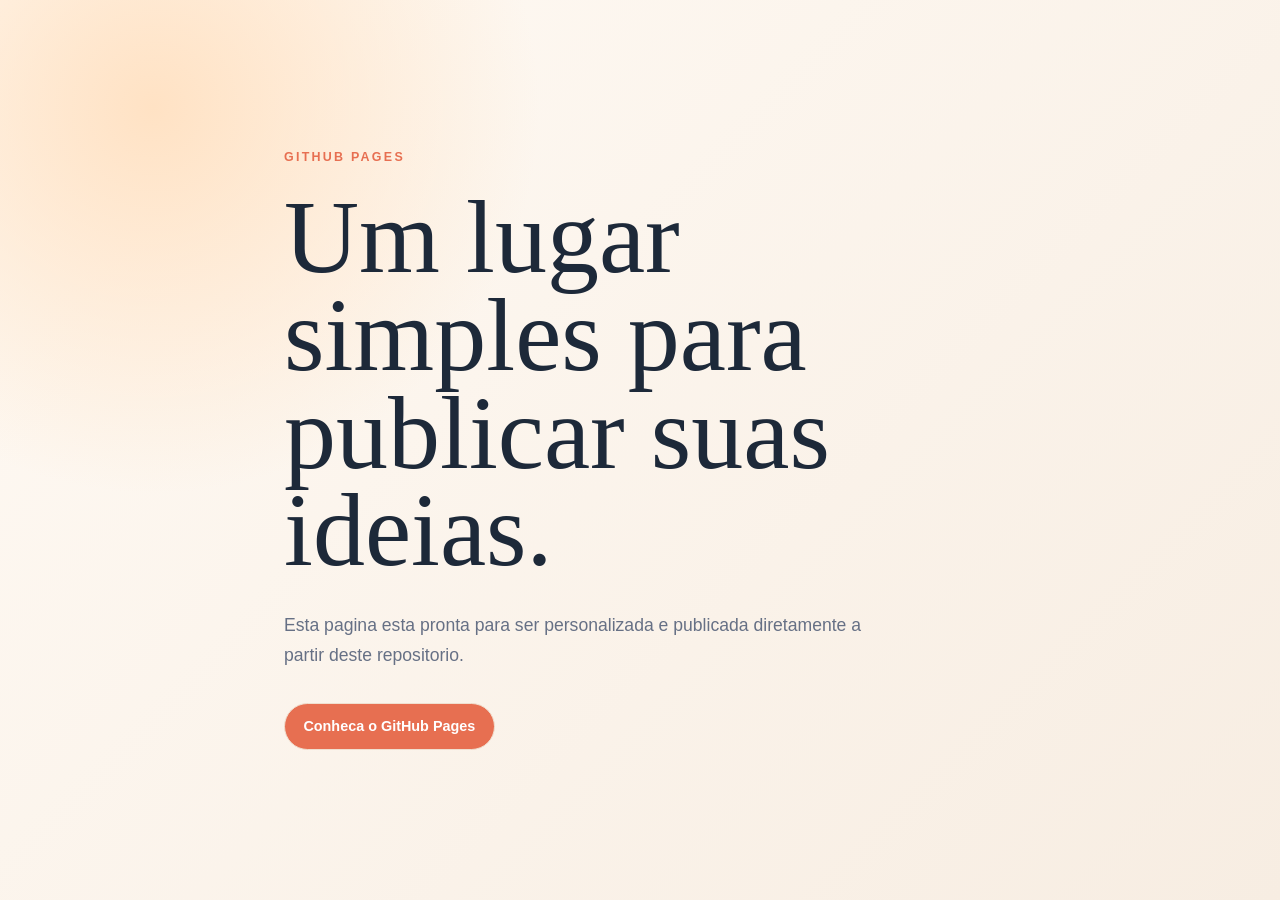
==== index.html @ de70e110 "init" ====
<!doctype html>
<html lang="pt-BR">
  <head>
    <meta charset="utf-8">
    <meta name="viewport" content="width=device-width, initial-scale=1">
    <meta name="description" content="Pagina publicada com GitHub Pages">
    <title>GitHub Pages</title>
    <link rel="stylesheet" href="styles.css">
  </head>
  <body>
    <main class="container">
      <p class="eyebrow">github pages</p>
      <h1>Um lugar simples para publicar suas ideias.</h1>
      <p class="intro">
        Esta pagina esta pronta para ser personalizada e publicada diretamente
        a partir deste repositorio.
      </p>
      <a class="button" href="https://docs.github.com/pt/pages" target="_blank" rel="noreferrer">
        Conheca o GitHub Pages
      </a>
    </main>
  </body>
</html>
---- styles.css ----
:root {
  color-scheme: light;
  --ink: #1d2939;
  --muted: #667085;
  --accent: #e76f51;
  --paper: #fffaf4;
  --line: #f0dfcf;
}

* {
  box-sizing: border-box;
}

body {
  min-height: 100vh;
  margin: 0;
  color: var(--ink);
  background:
    radial-gradient(circle at 12% 12%, #ffe2c4 0, transparent 28%),
    linear-gradient(135deg, var(--paper), #f7ede2);
  font-family: Georgia, "Times New Roman", serif;
}

.container {
  display: grid;
  align-content: center;
  min-height: 100vh;
  max-width: 760px;
  padding: 4rem 1.5rem;
  margin: 0 auto;
}

.eyebrow {
  margin: 0 0 1.5rem;
  color: var(--accent);
  font-family: Arial, sans-serif;
  font-size: 0.78rem;
  font-weight: 700;
  letter-spacing: 0.18em;
  text-transform: uppercase;
}

h1 {
  max-width: 12ch;
  margin: 0;
  font-size: clamp(3.25rem, 9vw, 6.5rem);
  font-weight: 400;
  line-height: 0.94;
}

.intro {
  max-width: 38rem;
  margin: 2rem 0;
  color: var(--muted);
  font-family: Arial, sans-serif;
  font-size: 1.1rem;
  line-height: 1.7;
}

.button {
  display: inline-block;
  width: fit-content;
  padding: 0.9rem 1.15rem;
  border: 1px solid var(--line);
  border-radius: 999px;
  color: #fff;
  background: var(--accent);
  font-family: Arial, sans-serif;
  font-size: 0.9rem;
  font-weight: 700;
  text-decoration: none;
  transition: transform 160ms ease, background 160ms ease;
}

.button:hover {
  background: #cf543a;
  transform: translateY(-2px);
}

@media (max-width: 480px) {
  .container {
    padding: 3rem 1.25rem;
  }

  h1 {
    font-size: 3.5rem;
  }
}
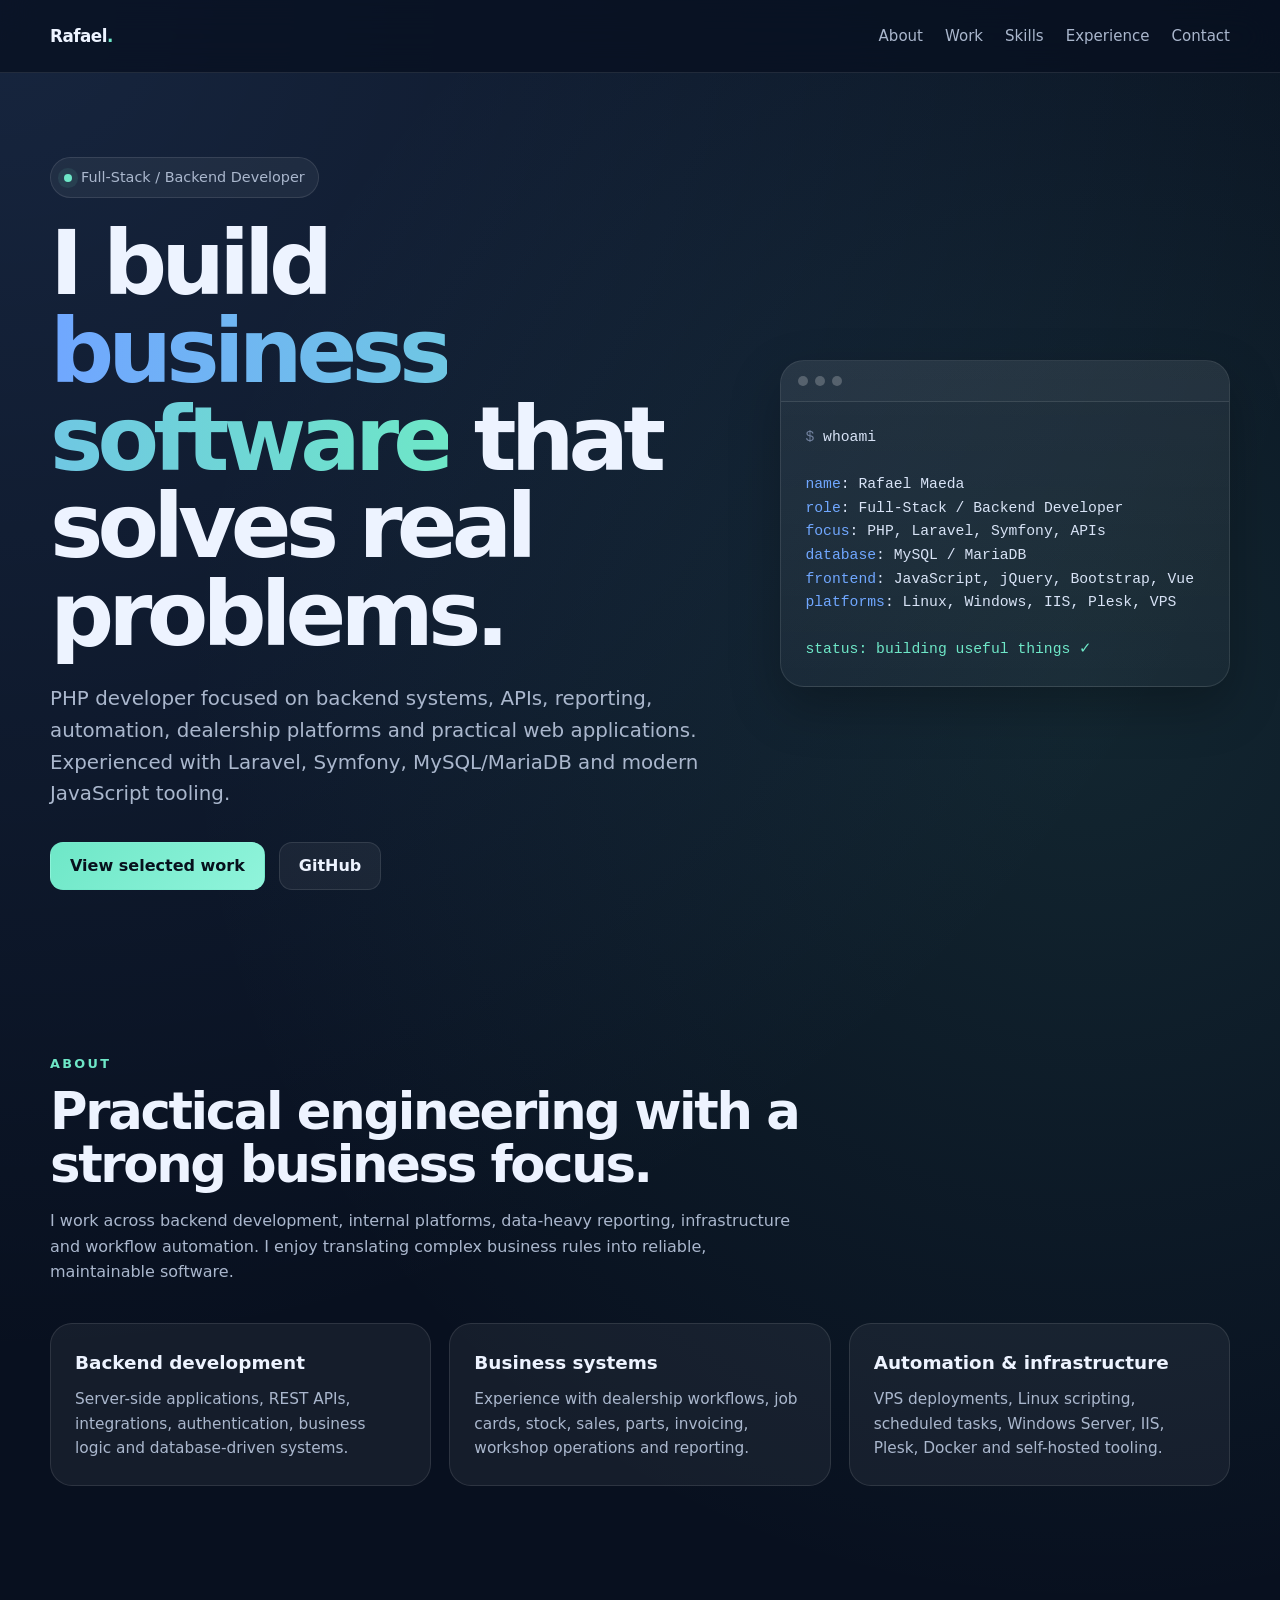
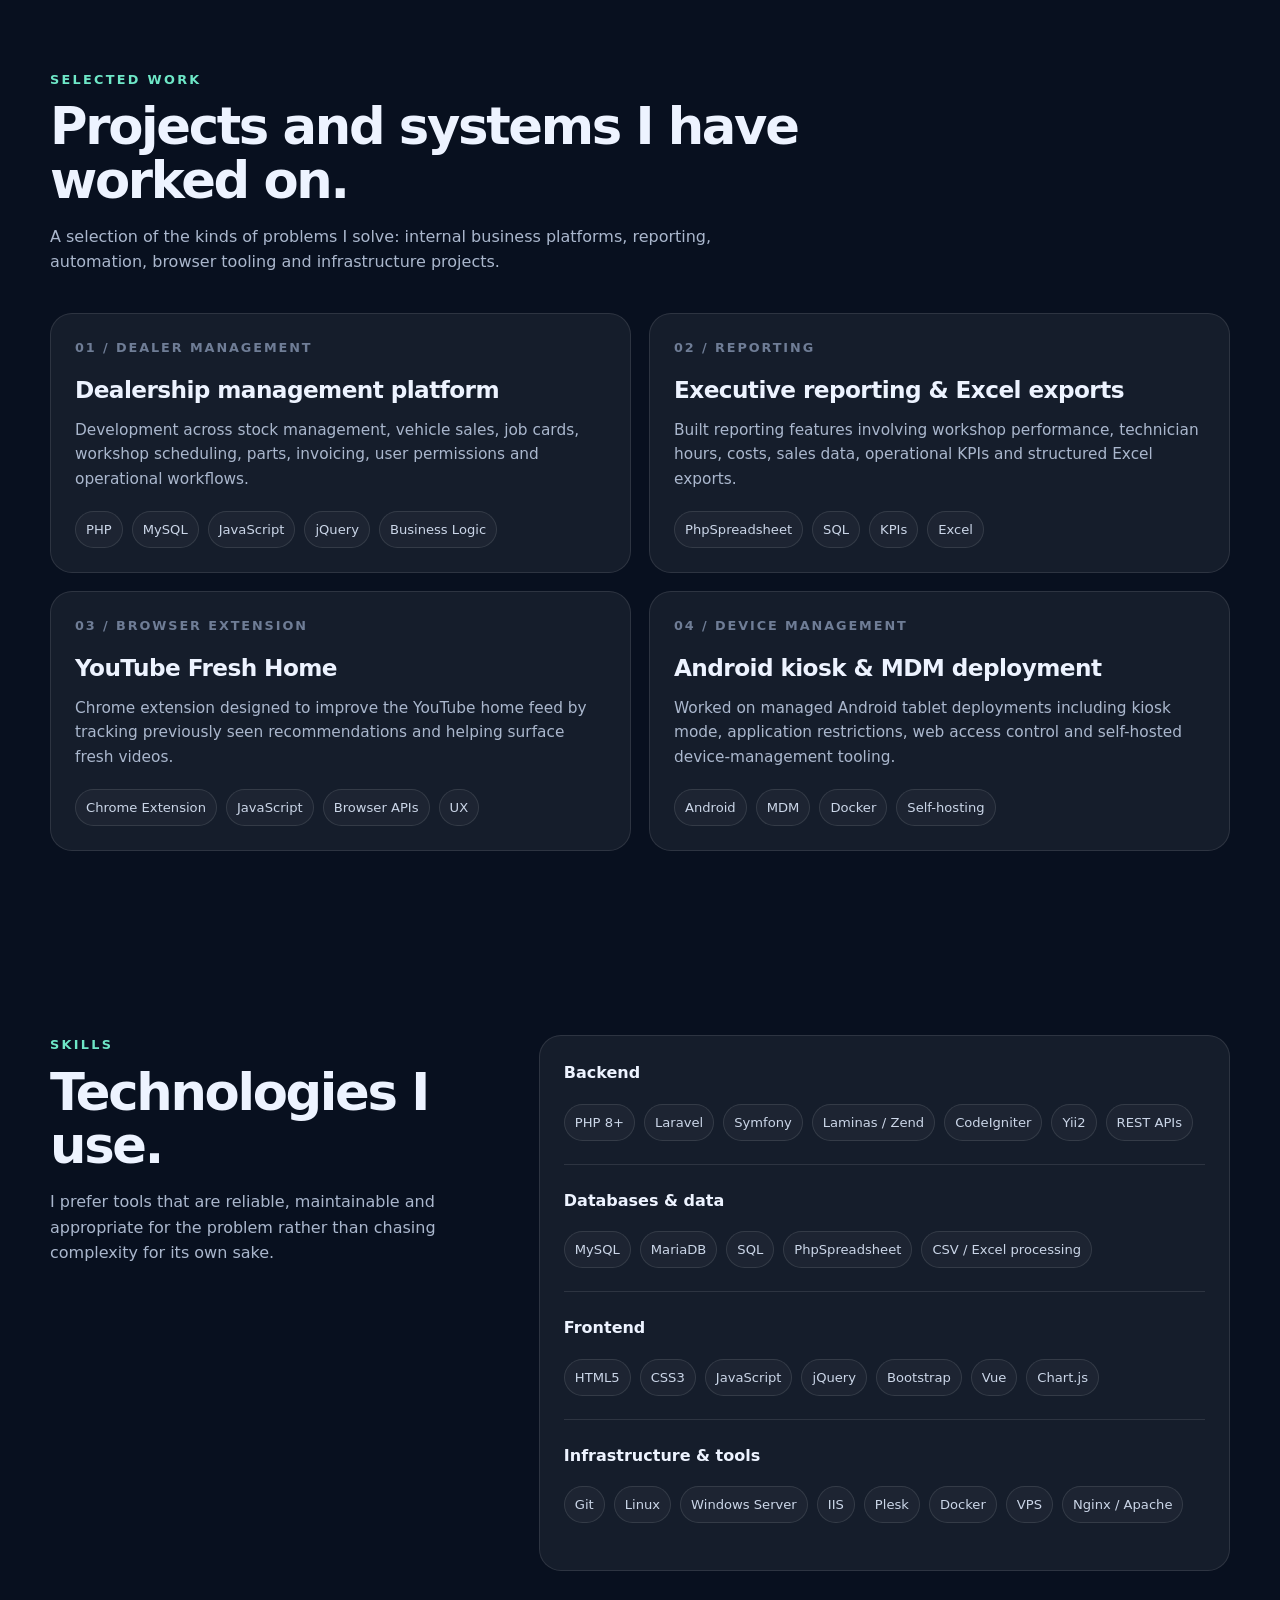
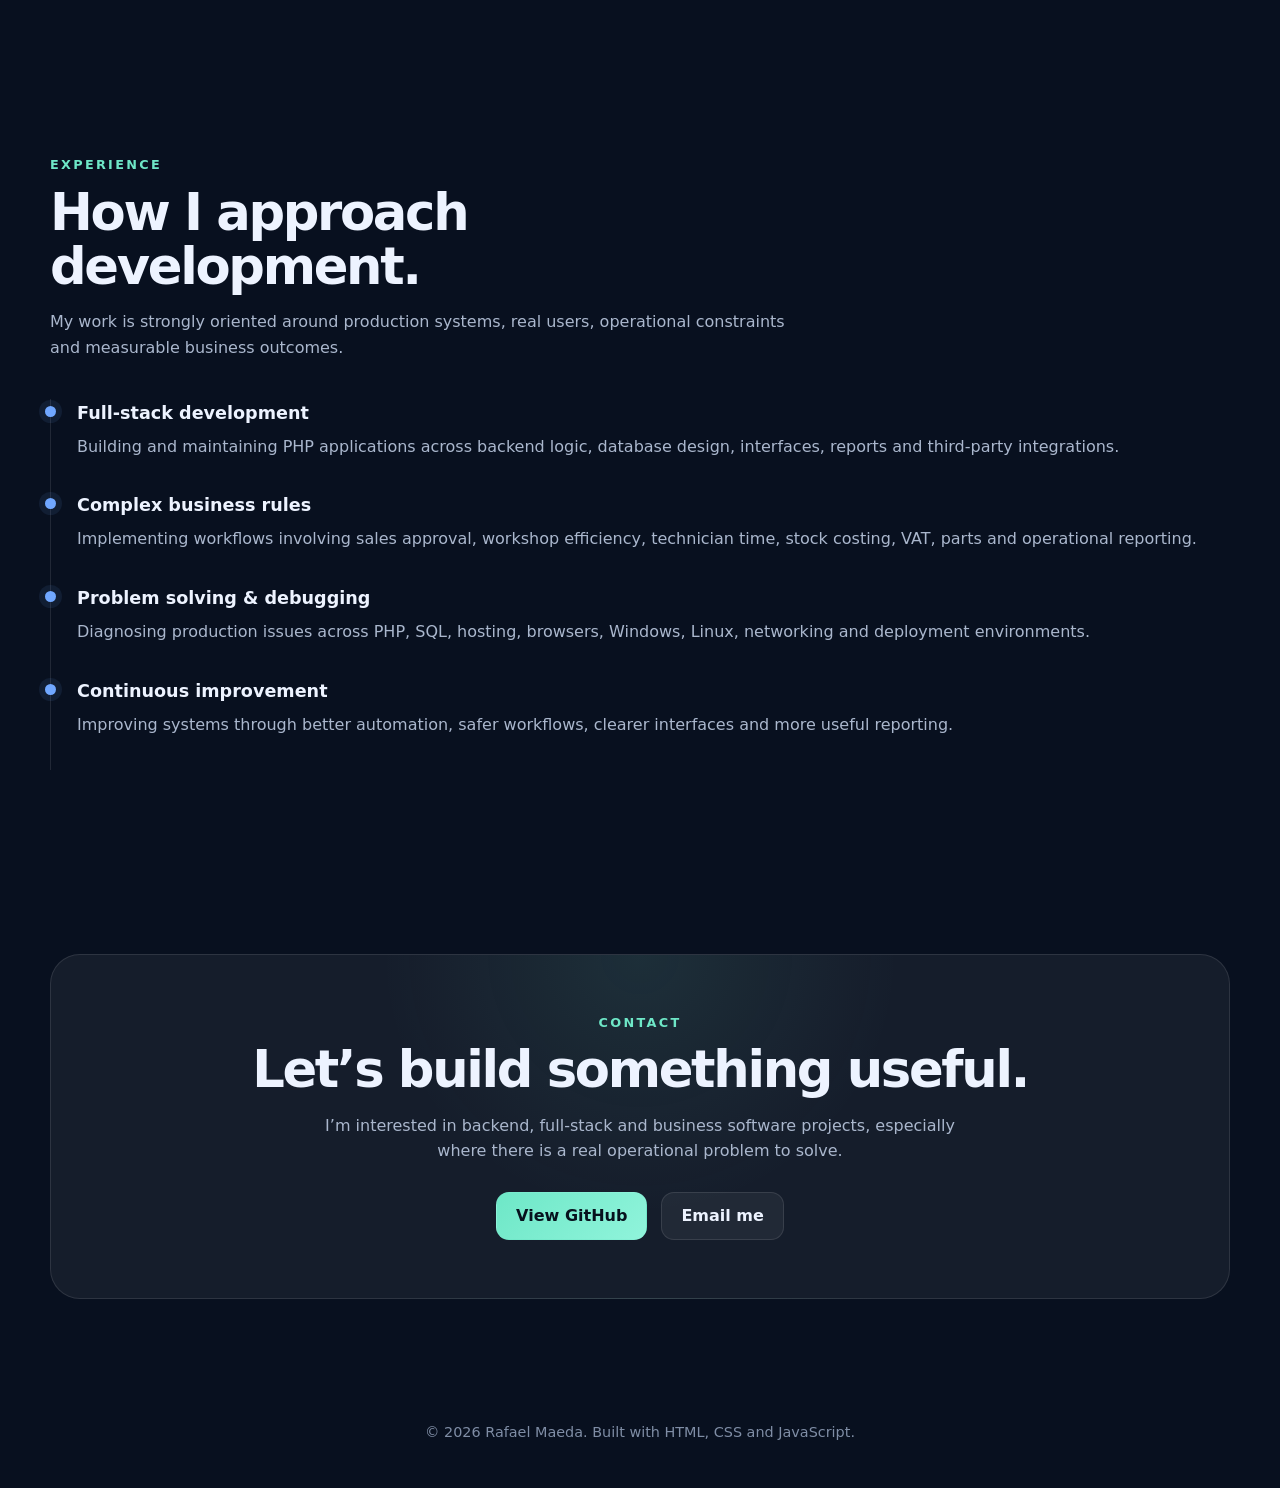
==== commit db1c5d2a: "Revamp index.html for personal portfolio Replaced the original HTML content with a new structure and" ====
--- a/index.html
+++ b/index.html
@@ -1,23 +1,737 @@
-<!doctype html>
-<html lang="pt-BR">
-  <head>
-    <meta charset="utf-8">
-    <meta name="viewport" content="width=device-width, initial-scale=1">
-    <meta name="description" content="Pagina publicada com GitHub Pages">
-    <title>GitHub Pages</title>
-    <link rel="stylesheet" href="styles.css">
-  </head>
-  <body>
-    <main class="container">
-      <p class="eyebrow">github pages</p>
-      <h1>Um lugar simples para publicar suas ideias.</h1>
-      <p class="intro">
-        Esta pagina esta pronta para ser personalizada e publicada diretamente
-        a partir deste repositorio.
-      </p>
-      <a class="button" href="https://docs.github.com/pt/pages" target="_blank" rel="noreferrer">
-        Conheca o GitHub Pages
-      </a>
-    </main>
-  </body>
-</html>+<!DOCTYPE html>
+<html lang="en">
+<head>
+  <meta charset="UTF-8" />
+  <meta name="viewport" content="width=device-width, initial-scale=1.0" />
+  <meta name="description" content="Rafael Maeda — Full-Stack / Backend Developer focused on PHP, Laravel, Symfony, APIs, reporting systems and business software." />
+  <meta name="theme-color" content="#0b1020" />
+  <title>Rafael Maeda | Full-Stack Developer</title>
+
+  <style>
+    :root {
+      --bg: #08101f;
+      --bg-soft: #0d1729;
+      --panel: rgba(255,255,255,.055);
+      --panel-strong: rgba(255,255,255,.085);
+      --text: #edf3ff;
+      --muted: #aab7cd;
+      --line: rgba(255,255,255,.10);
+      --primary: #70a7ff;
+      --secondary: #6ee7c7;
+      --shadow: 0 20px 50px rgba(0,0,0,.25);
+      --radius: 22px;
+      --max: 1180px;
+    }
+
+    * { box-sizing: border-box; }
+
+    html {
+      scroll-behavior: smooth;
+      scroll-padding-top: 90px;
+    }
+
+    body {
+      margin: 0;
+      font-family: Inter, ui-sans-serif, system-ui, -apple-system, BlinkMacSystemFont,
+        "Segoe UI", sans-serif;
+      background:
+        radial-gradient(circle at top left, rgba(112,167,255,.14), transparent 28%),
+        radial-gradient(circle at 85% 15%, rgba(110,231,199,.10), transparent 22%),
+        var(--bg);
+      color: var(--text);
+      line-height: 1.6;
+    }
+
+    a { color: inherit; text-decoration: none; }
+
+    .container {
+      width: min(var(--max), calc(100% - 36px));
+      margin: 0 auto;
+    }
+
+    .nav {
+      position: sticky;
+      top: 0;
+      z-index: 30;
+      backdrop-filter: blur(18px);
+      background: rgba(8,16,31,.74);
+      border-bottom: 1px solid var(--line);
+    }
+
+    .nav-inner {
+      min-height: 72px;
+      display: flex;
+      align-items: center;
+      justify-content: space-between;
+      gap: 24px;
+    }
+
+    .brand {
+      font-weight: 800;
+      letter-spacing: -.03em;
+      font-size: 1.05rem;
+    }
+
+    .brand span { color: var(--secondary); }
+
+    .nav-links {
+      display: flex;
+      gap: 22px;
+      color: var(--muted);
+      font-size: .94rem;
+    }
+
+    .nav-links a:hover { color: var(--text); }
+
+    .hero {
+      min-height: calc(100vh - 72px);
+      display: grid;
+      align-items: center;
+      padding: 84px 0 72px;
+    }
+
+    .hero-grid {
+      display: grid;
+      grid-template-columns: 1.2fr .8fr;
+      gap: 56px;
+      align-items: center;
+    }
+
+    .eyebrow {
+      display: inline-flex;
+      align-items: center;
+      gap: 9px;
+      border: 1px solid var(--line);
+      background: var(--panel);
+      border-radius: 999px;
+      padding: 8px 13px;
+      color: var(--muted);
+      font-size: .9rem;
+      margin-bottom: 22px;
+    }
+
+    .dot {
+      width: 8px;
+      height: 8px;
+      border-radius: 50%;
+      background: var(--secondary);
+      box-shadow: 0 0 0 6px rgba(110,231,199,.09);
+    }
+
+    h1 {
+      font-size: clamp(3rem, 7vw, 6.4rem);
+      line-height: .98;
+      margin: 0 0 24px;
+      letter-spacing: -.065em;
+      max-width: 850px;
+    }
+
+    .gradient {
+      background: linear-gradient(90deg, var(--primary), var(--secondary));
+      -webkit-background-clip: text;
+      background-clip: text;
+      color: transparent;
+    }
+
+    .hero p {
+      color: var(--muted);
+      font-size: clamp(1.05rem, 1.8vw, 1.24rem);
+      max-width: 760px;
+      margin: 0 0 32px;
+    }
+
+    .actions {
+      display: flex;
+      gap: 14px;
+      flex-wrap: wrap;
+    }
+
+    .btn {
+      display: inline-flex;
+      align-items: center;
+      justify-content: center;
+      min-height: 48px;
+      padding: 0 19px;
+      border-radius: 13px;
+      font-weight: 700;
+      border: 1px solid var(--line);
+      transition: .2s ease;
+    }
+
+    .btn-primary {
+      color: #07111d;
+      background: linear-gradient(135deg, var(--secondary), #90f4db);
+      border-color: transparent;
+    }
+
+    .btn-secondary { background: var(--panel); }
+
+    .btn:hover { transform: translateY(-2px); }
+
+    .terminal-card {
+      border: 1px solid var(--line);
+      background: linear-gradient(180deg, rgba(255,255,255,.07), rgba(255,255,255,.035));
+      border-radius: 24px;
+      box-shadow: var(--shadow);
+      overflow: hidden;
+    }
+
+    .terminal-top {
+      display: flex;
+      gap: 7px;
+      padding: 15px 17px;
+      border-bottom: 1px solid var(--line);
+      background: rgba(255,255,255,.025);
+    }
+
+    .terminal-top i {
+      width: 10px;
+      height: 10px;
+      border-radius: 50%;
+      background: rgba(255,255,255,.22);
+    }
+
+    .terminal-body {
+      padding: 24px;
+      font-family: "Cascadia Code", "SFMono-Regular", Consolas, monospace;
+      font-size: .92rem;
+      color: #d8e3f6;
+    }
+
+    .terminal-body .muted { color: #72829f; }
+    .terminal-body .green { color: var(--secondary); }
+    .terminal-body .blue { color: var(--primary); }
+
+    section { padding: 92px 0; }
+
+    .section-head {
+      max-width: 760px;
+      margin-bottom: 38px;
+    }
+
+    .section-kicker {
+      color: var(--secondary);
+      text-transform: uppercase;
+      font-size: .8rem;
+      font-weight: 800;
+      letter-spacing: .18em;
+      margin-bottom: 10px;
+    }
+
+    h2 {
+      font-size: clamp(2rem, 4vw, 3.5rem);
+      letter-spacing: -.045em;
+      line-height: 1.05;
+      margin: 0 0 15px;
+    }
+
+    .section-head p,
+    .muted-text { color: var(--muted); }
+
+    .grid {
+      display: grid;
+      grid-template-columns: repeat(3, 1fr);
+      gap: 18px;
+    }
+
+    .card {
+      border: 1px solid var(--line);
+      background: var(--panel);
+      border-radius: var(--radius);
+      padding: 24px;
+      transition: .2s ease;
+    }
+
+    .card:hover {
+      transform: translateY(-4px);
+      background: var(--panel-strong);
+      border-color: rgba(112,167,255,.25);
+    }
+
+    .card h3 {
+      margin: 0 0 10px;
+      font-size: 1.15rem;
+    }
+
+    .card p {
+      margin: 0;
+      color: var(--muted);
+      font-size: .96rem;
+    }
+
+    .tag-list {
+      display: flex;
+      flex-wrap: wrap;
+      gap: 9px;
+      margin-top: 18px;
+    }
+
+    .tag {
+      padding: 7px 10px;
+      border-radius: 999px;
+      border: 1px solid var(--line);
+      background: rgba(255,255,255,.035);
+      font-size: .82rem;
+      color: #cbd6e8;
+    }
+
+    .project-grid {
+      display: grid;
+      grid-template-columns: repeat(2, 1fr);
+      gap: 18px;
+    }
+
+    .project-card {
+      min-height: 260px;
+      display: flex;
+      flex-direction: column;
+      justify-content: space-between;
+    }
+
+    .project-num {
+      color: #6f7d96;
+      font-size: .8rem;
+      font-weight: 800;
+      letter-spacing: .15em;
+    }
+
+    .project-card h3 {
+      font-size: 1.45rem;
+      letter-spacing: -.025em;
+      margin: 12px 0 10px;
+    }
+
+    .skills-layout {
+      display: grid;
+      grid-template-columns: .8fr 1.2fr;
+      gap: 28px;
+    }
+
+    .skill-group {
+      padding: 23px 0;
+      border-bottom: 1px solid var(--line);
+    }
+
+    .skill-group:first-child { padding-top: 0; }
+    .skill-group:last-child { border-bottom: 0; }
+
+    .skill-group strong {
+      display: block;
+      margin-bottom: 10px;
+    }
+
+    .timeline {
+      border-left: 1px solid var(--line);
+      padding-left: 26px;
+    }
+
+    .timeline-item {
+      position: relative;
+      padding: 0 0 32px;
+    }
+
+    .timeline-item::before {
+      content: "";
+      position: absolute;
+      left: -32px;
+      top: 7px;
+      width: 11px;
+      height: 11px;
+      border-radius: 50%;
+      background: var(--primary);
+      box-shadow: 0 0 0 6px rgba(112,167,255,.09);
+    }
+
+    .timeline-item h3 {
+      margin: 0 0 7px;
+      font-size: 1.1rem;
+    }
+
+    .timeline-item p {
+      margin: 0;
+      color: var(--muted);
+    }
+
+    .contact-box {
+      text-align: center;
+      padding: 58px 24px;
+      border: 1px solid var(--line);
+      background:
+        radial-gradient(circle at top, rgba(110,231,199,.09), transparent 38%),
+        var(--panel);
+      border-radius: 30px;
+    }
+
+    .contact-box p {
+      color: var(--muted);
+      max-width: 660px;
+      margin: 16px auto 28px;
+    }
+
+    footer {
+      padding: 30px 0 44px;
+      color: #7f8da5;
+      text-align: center;
+      font-size: .9rem;
+    }
+
+    @media (max-width: 900px) {
+      .hero-grid,
+      .skills-layout {
+        grid-template-columns: 1fr;
+      }
+
+      .hero {
+        min-height: auto;
+        padding-top: 64px;
+      }
+
+      .terminal-card {
+        max-width: 620px;
+      }
+
+      .grid { grid-template-columns: 1fr 1fr; }
+      .project-grid { grid-template-columns: 1fr; }
+    }
+
+    @media (max-width: 650px) {
+      .nav-links { display: none; }
+      .grid { grid-template-columns: 1fr; }
+      h1 { font-size: clamp(3rem, 16vw, 4.7rem); }
+      section { padding: 72px 0; }
+    }
+  </style>
+</head>
+
+<body>
+  <nav class="nav">
+    <div class="container nav-inner">
+      <a class="brand" href="#top">Rafael<span>.</span></a>
+      <div class="nav-links">
+        <a href="#about">About</a>
+        <a href="#work">Work</a>
+        <a href="#skills">Skills</a>
+        <a href="#experience">Experience</a>
+        <a href="#contact">Contact</a>
+      </div>
+    </div>
+  </nav>
+
+  <main id="top">
+    <section class="hero">
+      <div class="container hero-grid">
+        <div>
+          <div class="eyebrow">
+            <span class="dot"></span>
+            Full-Stack / Backend Developer
+          </div>
+
+          <h1>
+            I build <span class="gradient">business software</span>
+            that solves real problems.
+          </h1>
+
+          <p>
+            PHP developer focused on backend systems, APIs, reporting, automation,
+            dealership platforms and practical web applications. Experienced with
+            Laravel, Symfony, MySQL/MariaDB and modern JavaScript tooling.
+          </p>
+
+          <div class="actions">
+            <a class="btn btn-primary" href="#work">View selected work</a>
+            <a class="btn btn-secondary" href="https://github.com/rhmaeda" target="_blank" rel="noopener">
+              GitHub
+            </a>
+          </div>
+        </div>
+
+        <aside class="terminal-card" aria-label="Developer profile">
+          <div class="terminal-top">
+            <i></i><i></i><i></i>
+          </div>
+          <div class="terminal-body">
+            <div><span class="muted">$</span> whoami</div>
+            <br>
+            <div><span class="blue">name</span>: Rafael Maeda</div>
+            <div><span class="blue">role</span>: Full-Stack / Backend Developer</div>
+            <div><span class="blue">focus</span>: PHP, Laravel, Symfony, APIs</div>
+            <div><span class="blue">database</span>: MySQL / MariaDB</div>
+            <div><span class="blue">frontend</span>: JavaScript, jQuery, Bootstrap, Vue</div>
+            <div><span class="blue">platforms</span>: Linux, Windows, IIS, Plesk, VPS</div>
+            <br>
+            <div class="green">status: building useful things ✓</div>
+          </div>
+        </aside>
+      </div>
+    </section>
+
+    <section id="about">
+      <div class="container">
+        <div class="section-head">
+          <div class="section-kicker">About</div>
+          <h2>Practical engineering with a strong business focus.</h2>
+          <p>
+            I work across backend development, internal platforms, data-heavy reporting,
+            infrastructure and workflow automation. I enjoy translating complex business
+            rules into reliable, maintainable software.
+          </p>
+        </div>
+
+        <div class="grid">
+          <article class="card">
+            <h3>Backend development</h3>
+            <p>
+              Server-side applications, REST APIs, integrations, authentication,
+              business logic and database-driven systems.
+            </p>
+          </article>
+
+          <article class="card">
+            <h3>Business systems</h3>
+            <p>
+              Experience with dealership workflows, job cards, stock, sales,
+              parts, invoicing, workshop operations and reporting.
+            </p>
+          </article>
+
+          <article class="card">
+            <h3>Automation & infrastructure</h3>
+            <p>
+              VPS deployments, Linux scripting, scheduled tasks, Windows Server,
+              IIS, Plesk, Docker and self-hosted tooling.
+            </p>
+          </article>
+        </div>
+      </div>
+    </section>
+
+    <section id="work">
+      <div class="container">
+        <div class="section-head">
+          <div class="section-kicker">Selected work</div>
+          <h2>Projects and systems I have worked on.</h2>
+          <p>
+            A selection of the kinds of problems I solve: internal business platforms,
+            reporting, automation, browser tooling and infrastructure projects.
+          </p>
+        </div>
+
+        <div class="project-grid">
+          <article class="card project-card">
+            <div>
+              <div class="project-num">01 / DEALER MANAGEMENT</div>
+              <h3>Dealership management platform</h3>
+              <p>
+                Development across stock management, vehicle sales, job cards,
+                workshop scheduling, parts, invoicing, user permissions and operational workflows.
+              </p>
+            </div>
+            <div class="tag-list">
+              <span class="tag">PHP</span>
+              <span class="tag">MySQL</span>
+              <span class="tag">JavaScript</span>
+              <span class="tag">jQuery</span>
+              <span class="tag">Business Logic</span>
+            </div>
+          </article>
+
+          <article class="card project-card">
+            <div>
+              <div class="project-num">02 / REPORTING</div>
+              <h3>Executive reporting & Excel exports</h3>
+              <p>
+                Built reporting features involving workshop performance, technician hours,
+                costs, sales data, operational KPIs and structured Excel exports.
+              </p>
+            </div>
+            <div class="tag-list">
+              <span class="tag">PhpSpreadsheet</span>
+              <span class="tag">SQL</span>
+              <span class="tag">KPIs</span>
+              <span class="tag">Excel</span>
+            </div>
+          </article>
+
+          <article class="card project-card">
+            <div>
+              <div class="project-num">03 / BROWSER EXTENSION</div>
+              <h3>YouTube Fresh Home</h3>
+              <p>
+                Chrome extension designed to improve the YouTube home feed by tracking
+                previously seen recommendations and helping surface fresh videos.
+              </p>
+            </div>
+            <div class="tag-list">
+              <span class="tag">Chrome Extension</span>
+              <span class="tag">JavaScript</span>
+              <span class="tag">Browser APIs</span>
+              <span class="tag">UX</span>
+            </div>
+          </article>
+
+          <article class="card project-card">
+            <div>
+              <div class="project-num">04 / DEVICE MANAGEMENT</div>
+              <h3>Android kiosk & MDM deployment</h3>
+              <p>
+                Worked on managed Android tablet deployments including kiosk mode,
+                application restrictions, web access control and self-hosted device-management tooling.
+              </p>
+            </div>
+            <div class="tag-list">
+              <span class="tag">Android</span>
+              <span class="tag">MDM</span>
+              <span class="tag">Docker</span>
+              <span class="tag">Self-hosting</span>
+            </div>
+          </article>
+        </div>
+      </div>
+    </section>
+
+    <section id="skills">
+      <div class="container skills-layout">
+        <div class="section-head">
+          <div class="section-kicker">Skills</div>
+          <h2>Technologies I use.</h2>
+          <p>
+            I prefer tools that are reliable, maintainable and appropriate for the
+            problem rather than chasing complexity for its own sake.
+          </p>
+        </div>
+
+        <div class="card">
+          <div class="skill-group">
+            <strong>Backend</strong>
+            <div class="tag-list">
+              <span class="tag">PHP 8+</span>
+              <span class="tag">Laravel</span>
+              <span class="tag">Symfony</span>
+              <span class="tag">Laminas / Zend</span>
+              <span class="tag">CodeIgniter</span>
+              <span class="tag">Yii2</span>
+              <span class="tag">REST APIs</span>
+            </div>
+          </div>
+
+          <div class="skill-group">
+            <strong>Databases & data</strong>
+            <div class="tag-list">
+              <span class="tag">MySQL</span>
+              <span class="tag">MariaDB</span>
+              <span class="tag">SQL</span>
+              <span class="tag">PhpSpreadsheet</span>
+              <span class="tag">CSV / Excel processing</span>
+            </div>
+          </div>
+
+          <div class="skill-group">
+            <strong>Frontend</strong>
+            <div class="tag-list">
+              <span class="tag">HTML5</span>
+              <span class="tag">CSS3</span>
+              <span class="tag">JavaScript</span>
+              <span class="tag">jQuery</span>
+              <span class="tag">Bootstrap</span>
+              <span class="tag">Vue</span>
+              <span class="tag">Chart.js</span>
+            </div>
+          </div>
+
+          <div class="skill-group">
+            <strong>Infrastructure & tools</strong>
+            <div class="tag-list">
+              <span class="tag">Git</span>
+              <span class="tag">Linux</span>
+              <span class="tag">Windows Server</span>
+              <span class="tag">IIS</span>
+              <span class="tag">Plesk</span>
+              <span class="tag">Docker</span>
+              <span class="tag">VPS</span>
+              <span class="tag">Nginx / Apache</span>
+            </div>
+          </div>
+        </div>
+      </div>
+    </section>
+
+    <section id="experience">
+      <div class="container">
+        <div class="section-head">
+          <div class="section-kicker">Experience</div>
+          <h2>How I approach development.</h2>
+          <p>
+            My work is strongly oriented around production systems, real users,
+            operational constraints and measurable business outcomes.
+          </p>
+        </div>
+
+        <div class="timeline">
+          <div class="timeline-item">
+            <h3>Full-stack development</h3>
+            <p>
+              Building and maintaining PHP applications across backend logic,
+              database design, interfaces, reports and third-party integrations.
+            </p>
+          </div>
+
+          <div class="timeline-item">
+            <h3>Complex business rules</h3>
+            <p>
+              Implementing workflows involving sales approval, workshop efficiency,
+              technician time, stock costing, VAT, parts and operational reporting.
+            </p>
+          </div>
+
+          <div class="timeline-item">
+            <h3>Problem solving & debugging</h3>
+            <p>
+              Diagnosing production issues across PHP, SQL, hosting, browsers,
+              Windows, Linux, networking and deployment environments.
+            </p>
+          </div>
+
+          <div class="timeline-item">
+            <h3>Continuous improvement</h3>
+            <p>
+              Improving systems through better automation, safer workflows,
+              clearer interfaces and more useful reporting.
+            </p>
+          </div>
+        </div>
+      </div>
+    </section>
+
+    <section id="contact">
+      <div class="container">
+        <div class="contact-box">
+          <div class="section-kicker">Contact</div>
+          <h2>Let’s build something useful.</h2>
+          <p>
+            I’m interested in backend, full-stack and business software projects,
+            especially where there is a real operational problem to solve.
+          </p>
+          <div class="actions" style="justify-content:center">
+            <a class="btn btn-primary" href="https://github.com/rhmaeda" target="_blank" rel="noopener">
+              View GitHub
+            </a>
+            <a class="btn btn-secondary" href="mailto:maedajr@pm.me">
+              Email me
+            </a>
+          </div>
+        </div>
+      </div>
+    </section>
+  </main>
+
+  <footer>
+    <div class="container">
+      © <span id="year"></span> Rafael Maeda. Built with HTML, CSS and JavaScript.
+    </div>
+  </footer>
+
+  <script>
+    document.getElementById("year").textContent = new Date().getFullYear();
+  </script>
+</body>
+</html>
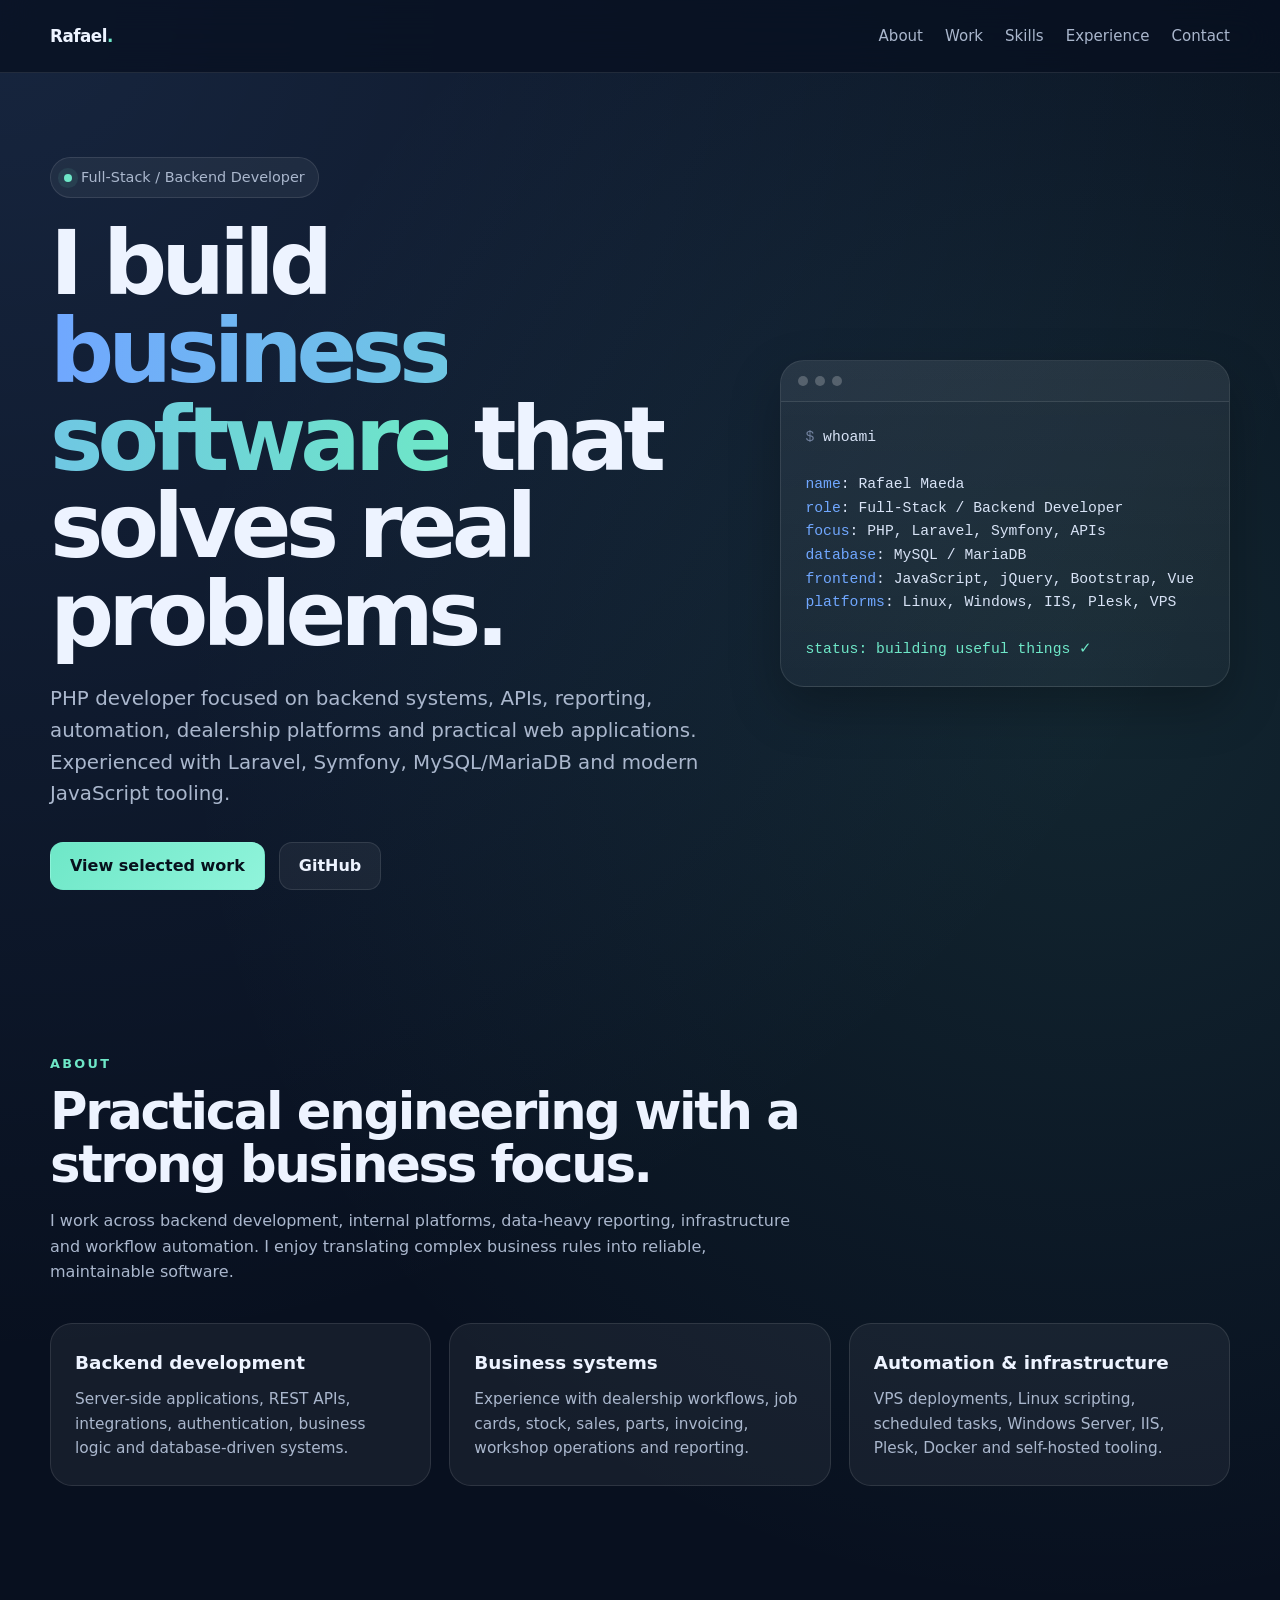
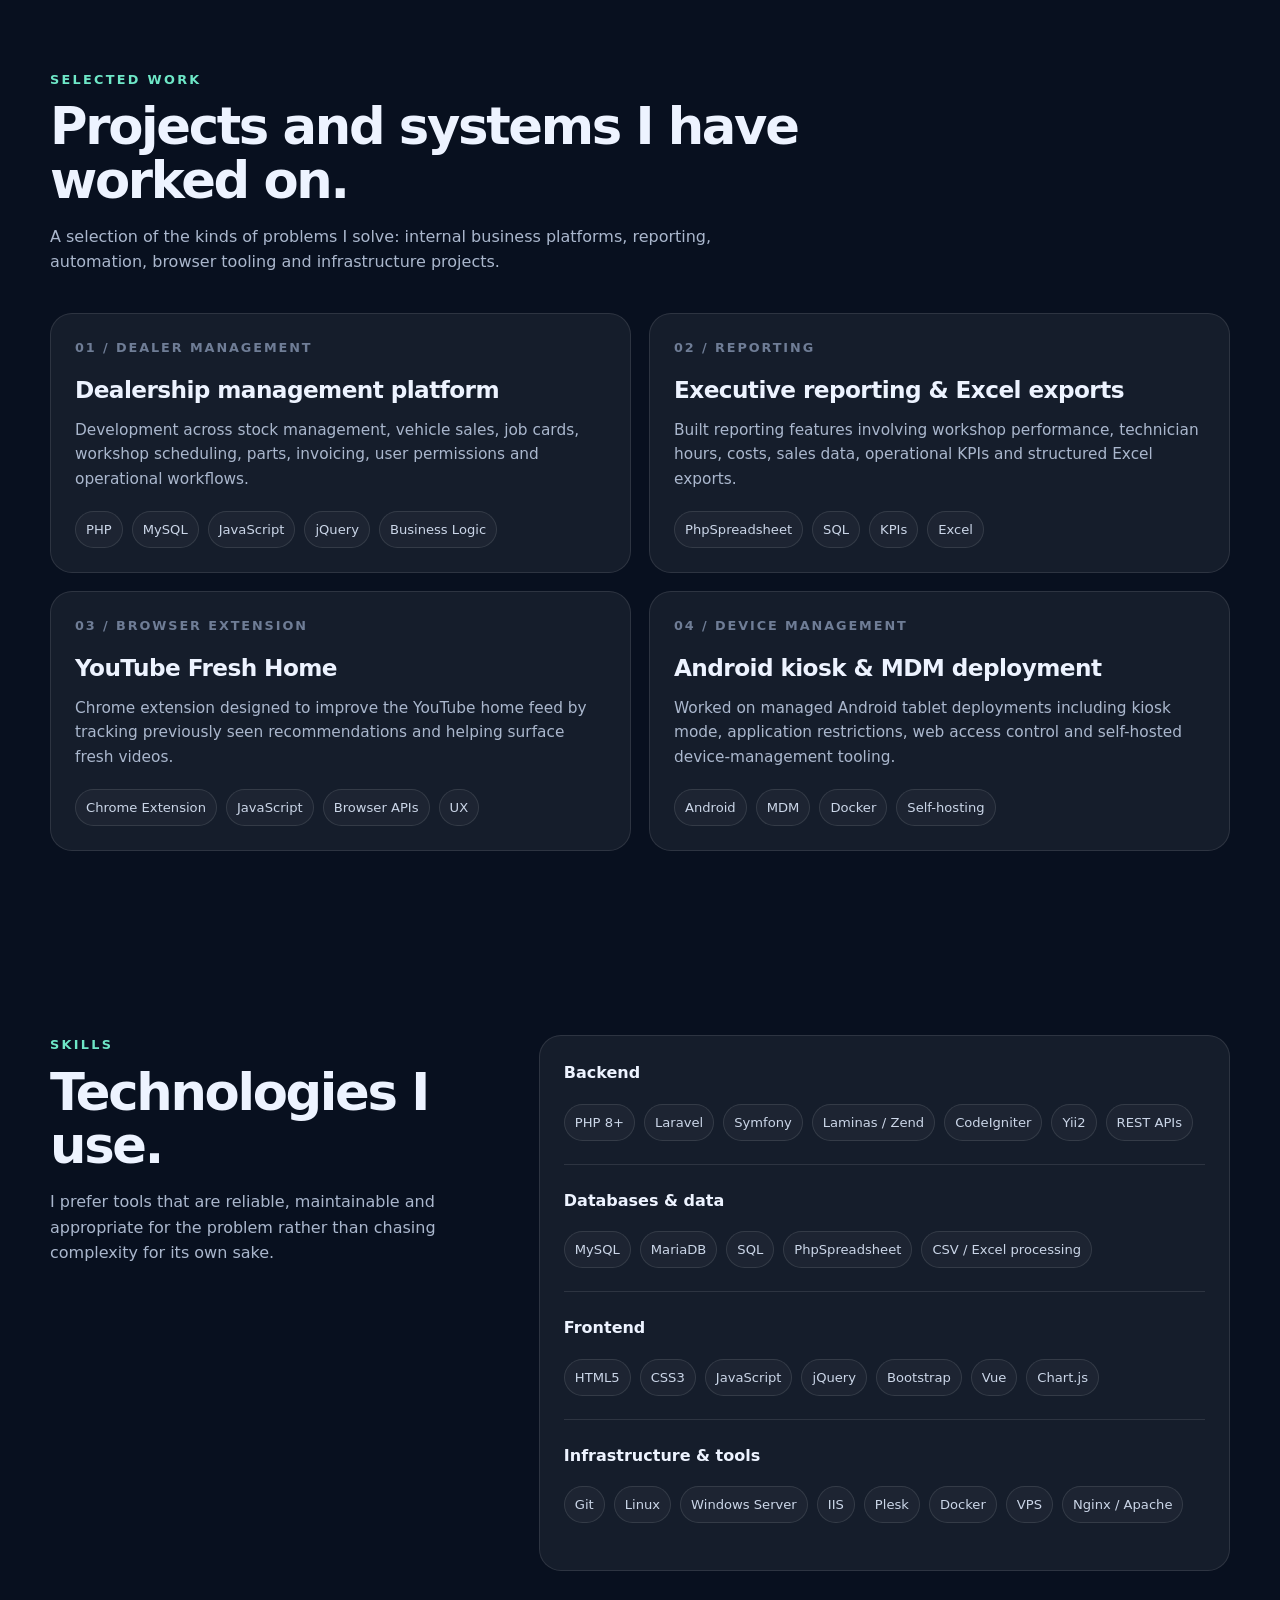
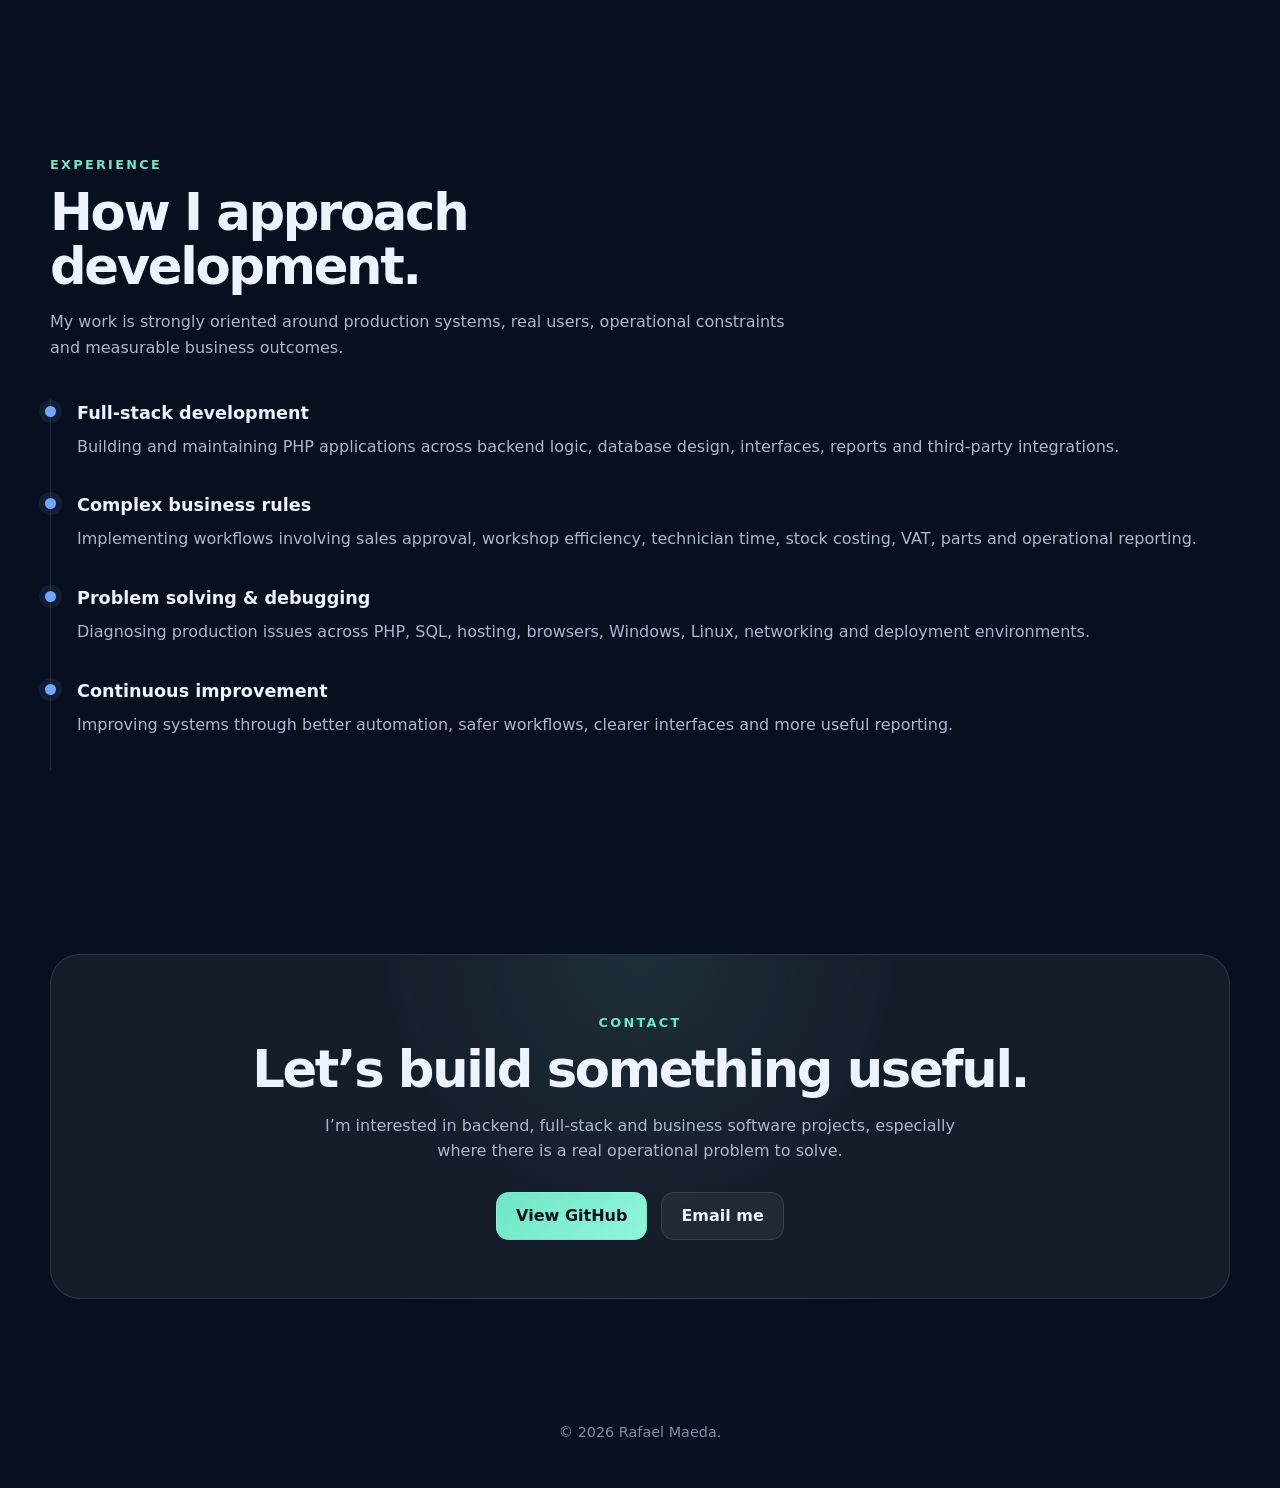
==== commit 7228579a: "Update footer text in index.html Removed 'Built with HTML, CSS and JavaScript.' from footer." ====
--- a/index.html
+++ b/index.html
@@ -726,7 +726,7 @@
 
   <footer>
     <div class="container">
-      © <span id="year"></span> Rafael Maeda. Built with HTML, CSS and JavaScript.
+      © <span id="year"></span> Rafael Maeda.
     </div>
   </footer>
 
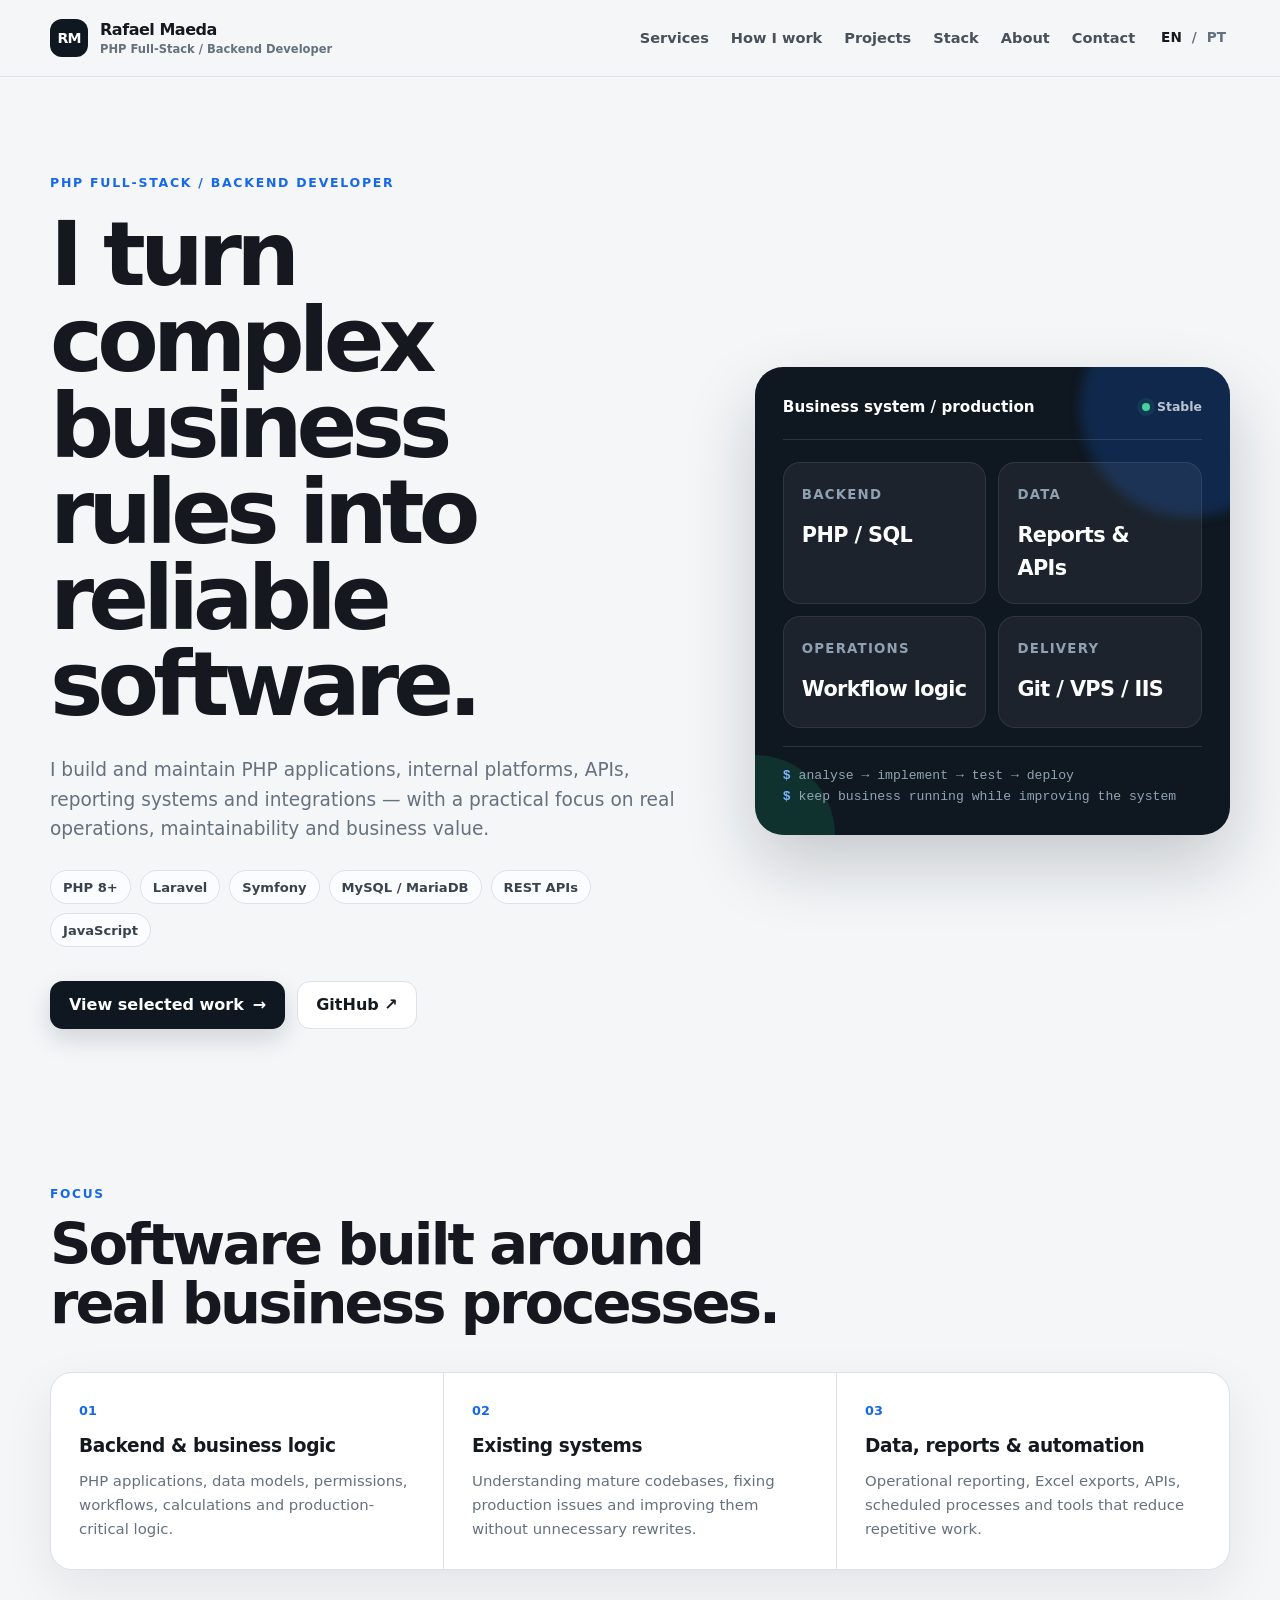
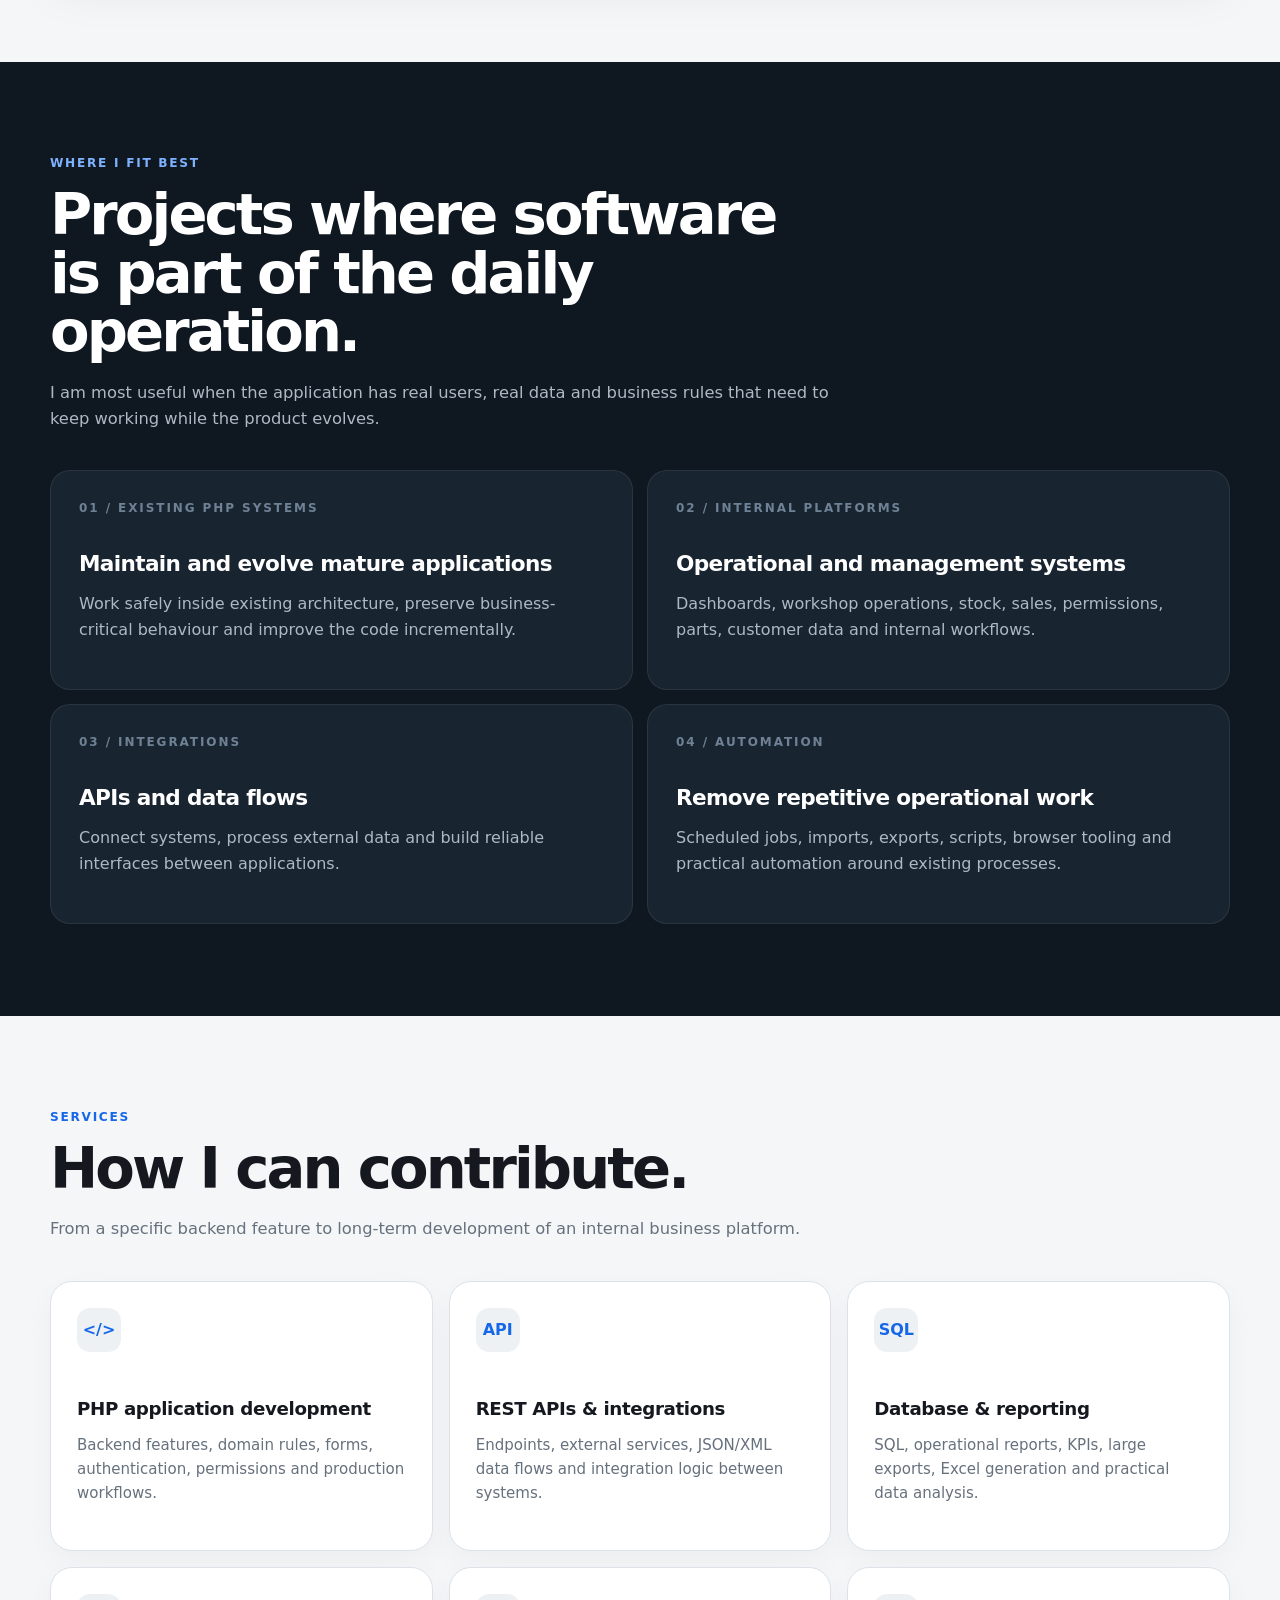
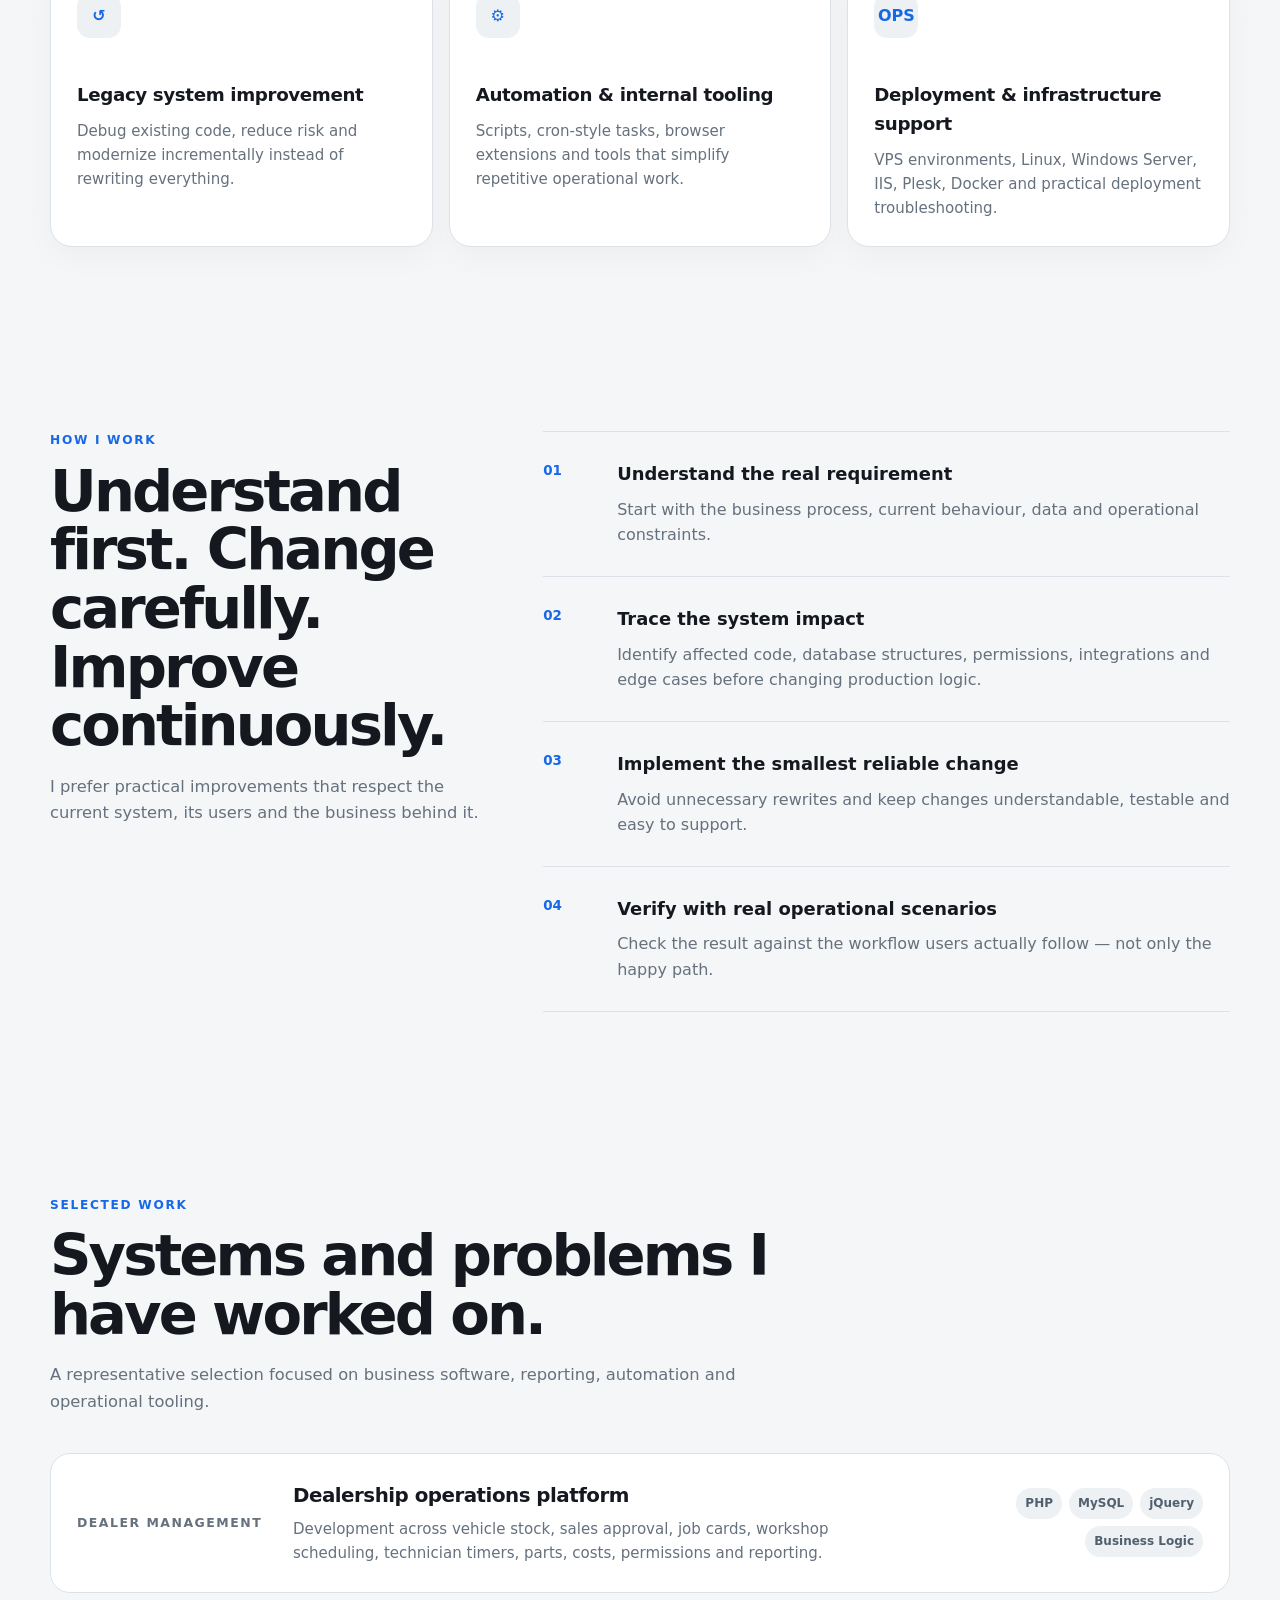
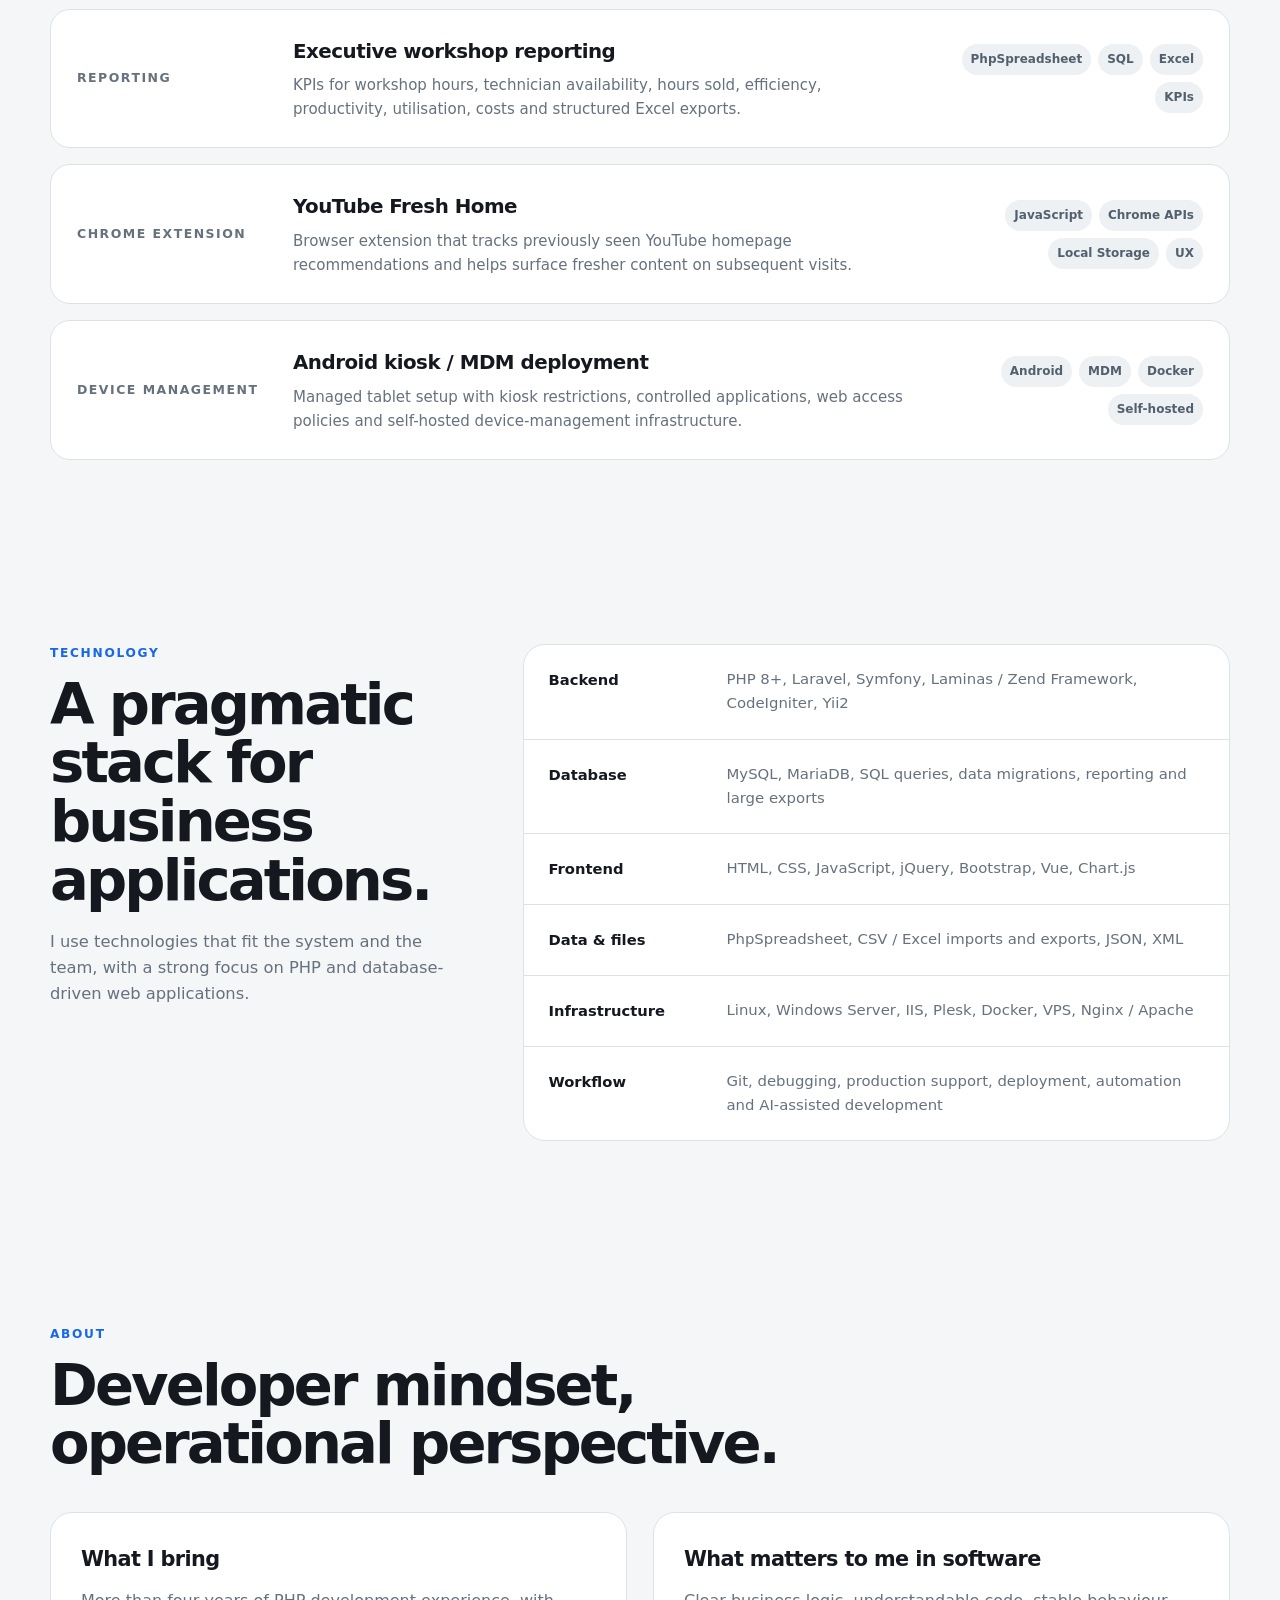
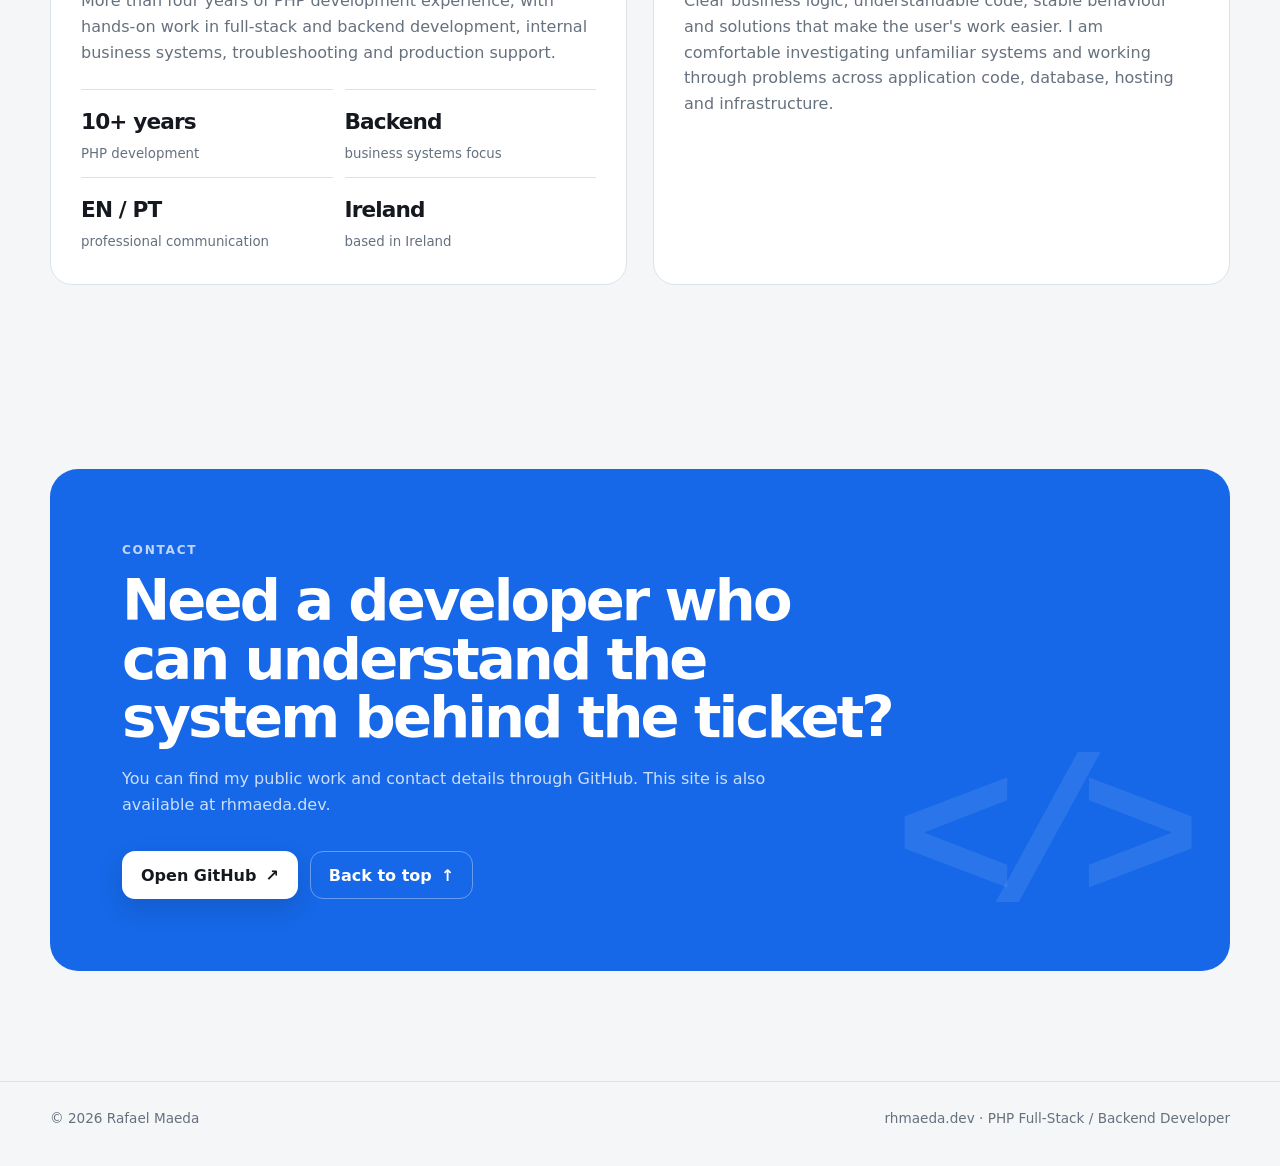
==== commit a933f79c: "Update print statement from 'Hello' to 'Goodbye'" ====
--- a/index.html
+++ b/index.html
@@ -3,63 +3,85 @@
 <head>
   <meta charset="UTF-8" />
   <meta name="viewport" content="width=device-width, initial-scale=1.0" />
-  <meta name="description" content="Rafael Maeda — Full-Stack / Backend Developer focused on PHP, Laravel, Symfony, APIs, reporting systems and business software." />
-  <meta name="theme-color" content="#0b1020" />
-  <title>Rafael Maeda | Full-Stack Developer</title>
+
+  <title>Rafael Maeda — PHP Full-Stack / Backend Developer</title>
+  <meta
+    name="description"
+    content="Rafael Maeda — PHP Full-Stack / Backend Developer focused on business systems, APIs, integrations, reporting and practical automation."
+  />
+  <meta name="theme-color" content="#f4f6f8" />
+  <meta property="og:title" content="Rafael Maeda — PHP Full-Stack / Backend Developer" />
+  <meta
+    property="og:description"
+    content="Business software, backend systems, APIs, reporting, integrations and automation."
+  />
+  <meta property="og:type" content="website" />
+  <meta property="og:url" content="https://rhmaeda.dev" />
 
   <style>
     :root {
-      --bg: #08101f;
-      --bg-soft: #0d1729;
-      --panel: rgba(255,255,255,.055);
-      --panel-strong: rgba(255,255,255,.085);
-      --text: #edf3ff;
-      --muted: #aab7cd;
-      --line: rgba(255,255,255,.10);
-      --primary: #70a7ff;
-      --secondary: #6ee7c7;
-      --shadow: 0 20px 50px rgba(0,0,0,.25);
+      --bg: #f4f6f8;
+      --surface: #ffffff;
+      --surface-soft: #edf1f4;
+      --ink: #15191f;
+      --muted: #66717e;
+      --line: #dce2e8;
+      --accent: #1668e8;
+      --accent-2: #19a974;
+      --dark: #0f1720;
+      --dark-soft: #192431;
+      --white: #ffffff;
+      --shadow: 0 18px 50px rgba(21, 25, 31, 0.08);
       --radius: 22px;
       --max: 1180px;
     }
 
-    * { box-sizing: border-box; }
+    * {
+      box-sizing: border-box;
+    }
 
     html {
       scroll-behavior: smooth;
-      scroll-padding-top: 90px;
+      scroll-padding-top: 96px;
     }
 
     body {
       margin: 0;
-      font-family: Inter, ui-sans-serif, system-ui, -apple-system, BlinkMacSystemFont,
+      background: var(--bg);
+      color: var(--ink);
+      font-family:
+        Inter, ui-sans-serif, system-ui, -apple-system, BlinkMacSystemFont,
         "Segoe UI", sans-serif;
-      background:
-        radial-gradient(circle at top left, rgba(112,167,255,.14), transparent 28%),
-        radial-gradient(circle at 85% 15%, rgba(110,231,199,.10), transparent 22%),
-        var(--bg);
-      color: var(--text);
       line-height: 1.6;
-    }
-
-    a { color: inherit; text-decoration: none; }
+      -webkit-font-smoothing: antialiased;
+    }
+
+    a {
+      color: inherit;
+      text-decoration: none;
+    }
+
+    button {
+      font: inherit;
+    }
 
     .container {
-      width: min(var(--max), calc(100% - 36px));
-      margin: 0 auto;
-    }
-
+      width: min(var(--max), calc(100% - 40px));
+      margin-inline: auto;
+    }
+
+    /* NAV */
     .nav {
       position: sticky;
       top: 0;
-      z-index: 30;
-      backdrop-filter: blur(18px);
-      background: rgba(8,16,31,.74);
-      border-bottom: 1px solid var(--line);
+      z-index: 50;
+      border-bottom: 1px solid rgba(220, 226, 232, 0.9);
+      background: rgba(244, 246, 248, 0.88);
+      backdrop-filter: blur(16px);
     }
 
     .nav-inner {
-      min-height: 72px;
+      min-height: 76px;
       display: flex;
       align-items: center;
       justify-content: space-between;
@@ -67,656 +89,1528 @@
     }
 
     .brand {
-      font-weight: 800;
-      letter-spacing: -.03em;
-      font-size: 1.05rem;
-    }
-
-    .brand span { color: var(--secondary); }
+      display: flex;
+      align-items: center;
+      gap: 12px;
+      font-weight: 850;
+      letter-spacing: -0.03em;
+    }
+
+    .brand-mark {
+      width: 38px;
+      height: 38px;
+      display: grid;
+      place-items: center;
+      border-radius: 12px;
+      background: var(--dark);
+      color: #fff;
+      font-size: 0.88rem;
+      letter-spacing: -0.06em;
+    }
+
+    .brand small {
+      display: block;
+      color: var(--muted);
+      font-size: 0.72rem;
+      font-weight: 650;
+      letter-spacing: 0;
+      margin-top: -3px;
+    }
+
+    .nav-right {
+      display: flex;
+      align-items: center;
+      gap: 22px;
+    }
 
     .nav-links {
       display: flex;
+      align-items: center;
       gap: 22px;
+      color: #47515c;
+      font-size: 0.91rem;
+      font-weight: 650;
+    }
+
+    .nav-links a {
+      transition: color 0.2s ease;
+    }
+
+    .nav-links a:hover {
+      color: var(--accent);
+    }
+
+    .lang-switch {
+      display: flex;
+      align-items: center;
+      gap: 6px;
       color: var(--muted);
-      font-size: .94rem;
-    }
-
-    .nav-links a:hover { color: var(--text); }
-
+      font-size: 0.85rem;
+      font-weight: 750;
+    }
+
+    .lang-switch button {
+      appearance: none;
+      border: 0;
+      background: none;
+      padding: 4px;
+      cursor: pointer;
+      color: inherit;
+      font-weight: 800;
+    }
+
+    .lang-switch button.active {
+      color: var(--ink);
+    }
+
+    .menu-toggle {
+      display: none;
+      border: 0;
+      background: var(--surface);
+      width: 42px;
+      height: 42px;
+      border-radius: 12px;
+      cursor: pointer;
+      box-shadow: inset 0 0 0 1px var(--line);
+    }
+
+    /* HERO */
     .hero {
-      min-height: calc(100vh - 72px);
+      padding: 96px 0 64px;
+    }
+
+    .hero-grid {
+      display: grid;
+      grid-template-columns: minmax(0, 1.15fr) minmax(360px, 0.85fr);
+      gap: 62px;
+      align-items: center;
+    }
+
+    .eyebrow {
+      color: var(--accent);
+      text-transform: uppercase;
+      letter-spacing: 0.14em;
+      font-size: 0.78rem;
+      font-weight: 850;
+      margin-bottom: 18px;
+    }
+
+    h1 {
+      max-width: 880px;
+      margin: 0;
+      font-size: clamp(3.25rem, 7vw, 6.5rem);
+      line-height: 0.96;
+      letter-spacing: -0.065em;
+      font-weight: 850;
+    }
+
+    .hero-copy {
+      max-width: 780px;
+      margin: 28px 0 0;
+      color: var(--muted);
+      font-size: clamp(1.05rem, 1.45vw, 1.22rem);
+    }
+
+    .hero-tags {
+      display: flex;
+      flex-wrap: wrap;
+      gap: 9px;
+      margin-top: 26px;
+    }
+
+    .chip {
+      display: inline-flex;
+      align-items: center;
+      min-height: 34px;
+      padding: 0 12px;
+      border: 1px solid var(--line);
+      border-radius: 999px;
+      background: rgba(255,255,255,.7);
+      color: #39434e;
+      font-size: 0.82rem;
+      font-weight: 680;
+    }
+
+    .actions {
+      display: flex;
+      flex-wrap: wrap;
+      gap: 12px;
+      margin-top: 34px;
+    }
+
+    .btn {
+      min-height: 48px;
+      display: inline-flex;
+      align-items: center;
+      justify-content: center;
+      gap: 9px;
+      padding: 0 18px;
+      border-radius: 13px;
+      border: 1px solid transparent;
+      font-weight: 780;
+      transition:
+        transform 0.2s ease,
+        box-shadow 0.2s ease,
+        background 0.2s ease;
+    }
+
+    .btn:hover {
+      transform: translateY(-2px);
+    }
+
+    .btn-primary {
+      background: var(--dark);
+      color: #fff;
+      box-shadow: 0 10px 24px rgba(15,23,32,.15);
+    }
+
+    .btn-secondary {
+      border-color: var(--line);
+      background: var(--surface);
+    }
+
+    .hero-visual {
+      min-height: 470px;
       display: grid;
       align-items: center;
-      padding: 84px 0 72px;
-    }
-
-    .hero-grid {
-      display: grid;
-      grid-template-columns: 1.2fr .8fr;
-      gap: 56px;
+    }
+
+    .system-card {
+      position: relative;
+      overflow: hidden;
+      border-radius: 28px;
+      padding: 28px;
+      background: var(--dark);
+      color: #fff;
+      box-shadow: 0 30px 70px rgba(15, 23, 32, 0.2);
+    }
+
+    .system-card::before {
+      content: "";
+      position: absolute;
+      width: 220px;
+      height: 220px;
+      border-radius: 50%;
+      right: -70px;
+      top: -70px;
+      background: rgba(22, 104, 232, 0.22);
+      filter: blur(6px);
+    }
+
+    .system-card::after {
+      content: "";
+      position: absolute;
+      width: 160px;
+      height: 160px;
+      border-radius: 50%;
+      left: -80px;
+      bottom: -80px;
+      background: rgba(25, 169, 116, 0.18);
+    }
+
+    .system-head,
+    .system-grid,
+    .system-footer {
+      position: relative;
+      z-index: 2;
+    }
+
+    .system-head {
+      display: flex;
       align-items: center;
-    }
-
-    .eyebrow {
+      justify-content: space-between;
+      gap: 18px;
+      padding-bottom: 20px;
+      border-bottom: 1px solid rgba(255,255,255,.12);
+    }
+
+    .system-head strong {
+      font-size: 0.95rem;
+    }
+
+    .status {
       display: inline-flex;
       align-items: center;
-      gap: 9px;
-      border: 1px solid var(--line);
-      background: var(--panel);
-      border-radius: 999px;
-      padding: 8px 13px;
-      color: var(--muted);
-      font-size: .9rem;
-      margin-bottom: 22px;
-    }
-
-    .dot {
+      gap: 7px;
+      color: #b9c5d1;
+      font-size: 0.78rem;
+      font-weight: 700;
+    }
+
+    .status::before {
+      content: "";
       width: 8px;
       height: 8px;
       border-radius: 50%;
-      background: var(--secondary);
-      box-shadow: 0 0 0 6px rgba(110,231,199,.09);
-    }
-
-    h1 {
-      font-size: clamp(3rem, 7vw, 6.4rem);
-      line-height: .98;
-      margin: 0 0 24px;
-      letter-spacing: -.065em;
-      max-width: 850px;
-    }
-
-    .gradient {
-      background: linear-gradient(90deg, var(--primary), var(--secondary));
-      -webkit-background-clip: text;
-      background-clip: text;
-      color: transparent;
-    }
-
-    .hero p {
+      background: #43d39e;
+      box-shadow: 0 0 0 5px rgba(67,211,158,.09);
+    }
+
+    .system-grid {
+      display: grid;
+      grid-template-columns: repeat(2, 1fr);
+      gap: 12px;
+      margin-top: 22px;
+    }
+
+    .metric {
+      min-height: 112px;
+      padding: 18px;
+      border-radius: 17px;
+      background: rgba(255,255,255,.055);
+      border: 1px solid rgba(255,255,255,.08);
+    }
+
+    .metric small {
+      color: #8fa0b1;
+      text-transform: uppercase;
+      letter-spacing: .09em;
+      font-weight: 750;
+    }
+
+    .metric strong {
+      display: block;
+      margin-top: 12px;
+      font-size: 1.3rem;
+      letter-spacing: -0.03em;
+    }
+
+    .system-footer {
+      margin-top: 18px;
+      padding-top: 18px;
+      border-top: 1px solid rgba(255,255,255,.12);
+      font-family: "Cascadia Code", Consolas, monospace;
+      color: #92a3b4;
+      font-size: .82rem;
+    }
+
+    .system-footer b {
+      color: #7db3ff;
+      font-weight: 600;
+    }
+
+    /* SHARED SECTIONS */
+    section {
+      padding: 92px 0;
+    }
+
+    .section-label {
+      color: var(--accent);
+      text-transform: uppercase;
+      letter-spacing: .14em;
+      font-size: .76rem;
+      font-weight: 850;
+      margin-bottom: 12px;
+    }
+
+    .section-head {
+      max-width: 780px;
+      margin-bottom: 38px;
+    }
+
+    h2 {
+      margin: 0;
+      font-size: clamp(2.2rem, 4.5vw, 4rem);
+      line-height: 1.02;
+      letter-spacing: -0.05em;
+      font-weight: 840;
+    }
+
+    .section-head p {
+      margin: 18px 0 0;
       color: var(--muted);
-      font-size: clamp(1.05rem, 1.8vw, 1.24rem);
-      max-width: 760px;
-      margin: 0 0 32px;
-    }
-
-    .actions {
-      display: flex;
-      gap: 14px;
-      flex-wrap: wrap;
-    }
-
-    .btn {
-      display: inline-flex;
-      align-items: center;
-      justify-content: center;
-      min-height: 48px;
-      padding: 0 19px;
-      border-radius: 13px;
-      font-weight: 700;
-      border: 1px solid var(--line);
-      transition: .2s ease;
-    }
-
-    .btn-primary {
-      color: #07111d;
-      background: linear-gradient(135deg, var(--secondary), #90f4db);
-      border-color: transparent;
-    }
-
-    .btn-secondary { background: var(--panel); }
-
-    .btn:hover { transform: translateY(-2px); }
-
-    .terminal-card {
-      border: 1px solid var(--line);
-      background: linear-gradient(180deg, rgba(255,255,255,.07), rgba(255,255,255,.035));
-      border-radius: 24px;
-      box-shadow: var(--shadow);
-      overflow: hidden;
-    }
-
-    .terminal-top {
-      display: flex;
-      gap: 7px;
-      padding: 15px 17px;
-      border-bottom: 1px solid var(--line);
-      background: rgba(255,255,255,.025);
-    }
-
-    .terminal-top i {
-      width: 10px;
-      height: 10px;
-      border-radius: 50%;
-      background: rgba(255,255,255,.22);
-    }
-
-    .terminal-body {
-      padding: 24px;
-      font-family: "Cascadia Code", "SFMono-Regular", Consolas, monospace;
-      font-size: .92rem;
-      color: #d8e3f6;
-    }
-
-    .terminal-body .muted { color: #72829f; }
-    .terminal-body .green { color: var(--secondary); }
-    .terminal-body .blue { color: var(--primary); }
-
-    section { padding: 92px 0; }
-
-    .section-head {
-      max-width: 760px;
-      margin-bottom: 38px;
-    }
-
-    .section-kicker {
-      color: var(--secondary);
-      text-transform: uppercase;
-      font-size: .8rem;
-      font-weight: 800;
-      letter-spacing: .18em;
-      margin-bottom: 10px;
-    }
-
-    h2 {
-      font-size: clamp(2rem, 4vw, 3.5rem);
-      letter-spacing: -.045em;
-      line-height: 1.05;
-      margin: 0 0 15px;
-    }
-
-    .section-head p,
-    .muted-text { color: var(--muted); }
-
-    .grid {
+      font-size: 1.02rem;
+    }
+
+    .focus-strip {
       display: grid;
       grid-template-columns: repeat(3, 1fr);
-      gap: 18px;
-    }
-
-    .card {
+      gap: 1px;
+      overflow: hidden;
+      border-radius: 22px;
+      background: var(--line);
       border: 1px solid var(--line);
-      background: var(--panel);
-      border-radius: var(--radius);
-      padding: 24px;
-      transition: .2s ease;
-    }
-
-    .card:hover {
-      transform: translateY(-4px);
-      background: var(--panel-strong);
-      border-color: rgba(112,167,255,.25);
-    }
-
-    .card h3 {
-      margin: 0 0 10px;
-      font-size: 1.15rem;
-    }
-
-    .card p {
+      box-shadow: var(--shadow);
+    }
+
+    .focus-item {
+      background: var(--surface);
+      padding: 28px;
+    }
+
+    .focus-item span {
+      display: block;
+      color: var(--accent);
+      font-size: .8rem;
+      font-weight: 850;
+      margin-bottom: 10px;
+    }
+
+    .focus-item h3 {
+      margin: 0 0 9px;
+      font-size: 1.16rem;
+      letter-spacing: -0.02em;
+    }
+
+    .focus-item p {
       margin: 0;
       color: var(--muted);
-      font-size: .96rem;
-    }
-
-    .tag-list {
+      font-size: .93rem;
+    }
+
+    .dark-section {
+      background: var(--dark);
+      color: #fff;
+    }
+
+    .dark-section .section-head p {
+      color: #aeb9c4;
+    }
+
+    .dark-section .section-label {
+      color: #7eb2ff;
+    }
+
+    .dark-grid {
+      display: grid;
+      grid-template-columns: repeat(2, 1fr);
+      gap: 14px;
+    }
+
+    .dark-card {
+      padding: 28px;
+      min-height: 220px;
+      border-radius: 20px;
+      background: var(--dark-soft);
+      border: 1px solid rgba(255,255,255,.08);
+    }
+
+    .dark-card .num {
+      color: #6f8295;
+      font-size: .75rem;
+      letter-spacing: .16em;
+      font-weight: 800;
+    }
+
+    .dark-card h3 {
+      margin: 28px 0 10px;
+      font-size: 1.35rem;
+      letter-spacing: -0.03em;
+    }
+
+    .dark-card p {
+      margin: 0;
+      color: #aeb9c4;
+    }
+
+    /* SERVICES */
+    .services-grid {
+      display: grid;
+      grid-template-columns: repeat(3, 1fr);
+      gap: 16px;
+    }
+
+    .service-card {
+      min-height: 270px;
+      padding: 26px;
+      background: var(--surface);
+      border: 1px solid var(--line);
+      border-radius: var(--radius);
+      box-shadow: 0 10px 30px rgba(21,25,31,.035);
+      transition:
+        transform .2s ease,
+        border-color .2s ease,
+        box-shadow .2s ease;
+    }
+
+    .service-card:hover {
+      transform: translateY(-4px);
+      border-color: #bfcbd7;
+      box-shadow: var(--shadow);
+    }
+
+    .service-icon {
+      width: 44px;
+      height: 44px;
+      display: grid;
+      place-items: center;
+      margin-bottom: 42px;
+      border-radius: 13px;
+      background: var(--surface-soft);
+      color: var(--accent);
+      font-weight: 900;
+    }
+
+    .service-card h3 {
+      margin: 0 0 10px;
+      font-size: 1.14rem;
+      letter-spacing: -0.02em;
+    }
+
+    .service-card p {
+      margin: 0;
+      color: var(--muted);
+      font-size: .94rem;
+    }
+
+    /* WORKFLOW */
+    .workflow {
+      display: grid;
+      grid-template-columns: .78fr 1.22fr;
+      gap: 54px;
+      align-items: start;
+    }
+
+    .workflow-intro {
+      position: sticky;
+      top: 112px;
+    }
+
+    .steps {
+      border-top: 1px solid var(--line);
+    }
+
+    .step {
+      display: grid;
+      grid-template-columns: 56px 1fr;
+      gap: 18px;
+      padding: 28px 0;
+      border-bottom: 1px solid var(--line);
+    }
+
+    .step-no {
+      color: var(--accent);
+      font-weight: 850;
+      font-size: .84rem;
+    }
+
+    .step h3 {
+      margin: 0 0 8px;
+      font-size: 1.12rem;
+    }
+
+    .step p {
+      margin: 0;
+      color: var(--muted);
+    }
+
+    /* PROJECTS */
+    .project-list {
+      display: grid;
+      gap: 16px;
+    }
+
+    .project {
+      display: grid;
+      grid-template-columns: 190px 1fr auto;
+      gap: 26px;
+      align-items: center;
+      padding: 26px;
+      background: var(--surface);
+      border: 1px solid var(--line);
+      border-radius: 20px;
+    }
+
+    .project-type {
+      color: var(--muted);
+      font-size: .78rem;
+      text-transform: uppercase;
+      letter-spacing: .12em;
+      font-weight: 800;
+    }
+
+    .project h3 {
+      margin: 0 0 6px;
+      font-size: 1.24rem;
+      letter-spacing: -0.025em;
+    }
+
+    .project p {
+      margin: 0;
+      color: var(--muted);
+      font-size: .94rem;
+    }
+
+    .project-tech {
       display: flex;
       flex-wrap: wrap;
-      gap: 9px;
-      margin-top: 18px;
-    }
-
-    .tag {
-      padding: 7px 10px;
+      justify-content: flex-end;
+      gap: 7px;
+      max-width: 260px;
+    }
+
+    .project-tech span {
       border-radius: 999px;
+      background: var(--surface-soft);
+      padding: 6px 9px;
+      color: #52606e;
+      font-size: .75rem;
+      font-weight: 680;
+    }
+
+    /* STACK */
+    .stack-layout {
+      display: grid;
+      grid-template-columns: .75fr 1.25fr;
+      gap: 48px;
+      align-items: start;
+    }
+
+    .stack-panel {
+      background: var(--surface);
       border: 1px solid var(--line);
-      background: rgba(255,255,255,.035);
-      font-size: .82rem;
-      color: #cbd6e8;
-    }
-
-    .project-grid {
+      border-radius: 22px;
+      overflow: hidden;
+    }
+
+    .stack-row {
+      display: grid;
+      grid-template-columns: 160px 1fr;
+      gap: 18px;
+      padding: 23px 25px;
+      border-bottom: 1px solid var(--line);
+    }
+
+    .stack-row:last-child {
+      border-bottom: 0;
+    }
+
+    .stack-row strong {
+      font-size: .92rem;
+    }
+
+    .stack-row div:last-child {
+      color: var(--muted);
+      font-size: .93rem;
+    }
+
+    /* ABOUT */
+    .about-grid {
+      display: grid;
+      grid-template-columns: 1fr 1fr;
+      gap: 26px;
+    }
+
+    .about-card {
+      padding: 30px;
+      border-radius: 22px;
+      border: 1px solid var(--line);
+      background: var(--surface);
+    }
+
+    .about-card h3 {
+      margin: 0 0 12px;
+      font-size: 1.3rem;
+      letter-spacing: -0.03em;
+    }
+
+    .about-card p {
+      color: var(--muted);
+      margin: 0;
+    }
+
+    .facts {
       display: grid;
       grid-template-columns: repeat(2, 1fr);
-      gap: 18px;
-    }
-
-    .project-card {
-      min-height: 260px;
+      gap: 12px;
+      margin-top: 24px;
+    }
+
+    .fact {
+      border-top: 1px solid var(--line);
+      padding-top: 15px;
+    }
+
+    .fact strong {
+      display: block;
+      font-size: 1.35rem;
+      letter-spacing: -0.04em;
+    }
+
+    .fact small {
+      color: var(--muted);
+    }
+
+    /* CONTACT */
+    .contact {
+      padding-bottom: 110px;
+    }
+
+    .contact-card {
+      padding: clamp(34px, 6vw, 72px);
+      border-radius: 28px;
+      background: var(--accent);
+      color: #fff;
+      overflow: hidden;
+      position: relative;
+    }
+
+    .contact-card::after {
+      content: "</>";
+      position: absolute;
+      right: 5%;
+      bottom: -38px;
+      font-family: "Cascadia Code", Consolas, monospace;
+      font-size: clamp(7rem, 16vw, 13rem);
+      font-weight: 900;
+      color: rgba(255,255,255,.09);
+      letter-spacing: -.15em;
+      pointer-events: none;
+    }
+
+    .contact-card h2 {
+      max-width: 780px;
+      position: relative;
+      z-index: 2;
+    }
+
+    .contact-card p {
+      position: relative;
+      z-index: 2;
+      max-width: 680px;
+      margin: 18px 0 30px;
+      color: rgba(255,255,255,.78);
+    }
+
+    .contact-card .btn {
+      position: relative;
+      z-index: 2;
+    }
+
+    .contact-card .btn-primary {
+      background: #fff;
+      color: var(--ink);
+    }
+
+    .contact-card .btn-secondary {
+      border-color: rgba(255,255,255,.35);
+      background: transparent;
+      color: #fff;
+    }
+
+    /* FOOTER */
+    footer {
+      border-top: 1px solid var(--line);
+      padding: 26px 0 36px;
+      color: var(--muted);
+      font-size: .85rem;
+    }
+
+    .footer-inner {
       display: flex;
-      flex-direction: column;
+      align-items: center;
       justify-content: space-between;
-    }
-
-    .project-num {
-      color: #6f7d96;
-      font-size: .8rem;
-      font-weight: 800;
-      letter-spacing: .15em;
-    }
-
-    .project-card h3 {
-      font-size: 1.45rem;
-      letter-spacing: -.025em;
-      margin: 12px 0 10px;
-    }
-
-    .skills-layout {
-      display: grid;
-      grid-template-columns: .8fr 1.2fr;
-      gap: 28px;
-    }
-
-    .skill-group {
-      padding: 23px 0;
-      border-bottom: 1px solid var(--line);
-    }
-
-    .skill-group:first-child { padding-top: 0; }
-    .skill-group:last-child { border-bottom: 0; }
-
-    .skill-group strong {
-      display: block;
-      margin-bottom: 10px;
-    }
-
-    .timeline {
-      border-left: 1px solid var(--line);
-      padding-left: 26px;
-    }
-
-    .timeline-item {
-      position: relative;
-      padding: 0 0 32px;
-    }
-
-    .timeline-item::before {
-      content: "";
-      position: absolute;
-      left: -32px;
-      top: 7px;
-      width: 11px;
-      height: 11px;
-      border-radius: 50%;
-      background: var(--primary);
-      box-shadow: 0 0 0 6px rgba(112,167,255,.09);
-    }
-
-    .timeline-item h3 {
-      margin: 0 0 7px;
-      font-size: 1.1rem;
-    }
-
-    .timeline-item p {
-      margin: 0;
-      color: var(--muted);
-    }
-
-    .contact-box {
-      text-align: center;
-      padding: 58px 24px;
-      border: 1px solid var(--line);
-      background:
-        radial-gradient(circle at top, rgba(110,231,199,.09), transparent 38%),
-        var(--panel);
-      border-radius: 30px;
-    }
-
-    .contact-box p {
-      color: var(--muted);
-      max-width: 660px;
-      margin: 16px auto 28px;
-    }
-
-    footer {
-      padding: 30px 0 44px;
-      color: #7f8da5;
-      text-align: center;
-      font-size: .9rem;
-    }
-
-    @media (max-width: 900px) {
+      gap: 20px;
+    }
+
+    /* REVEAL */
+    .reveal {
+      opacity: 0;
+      transform: translateY(18px);
+      transition:
+        opacity .55s ease,
+        transform .55s ease;
+    }
+
+    .reveal.visible {
+      opacity: 1;
+      transform: translateY(0);
+    }
+
+    @media (prefers-reduced-motion: reduce) {
+      html { scroll-behavior: auto; }
+      .reveal {
+        opacity: 1;
+        transform: none;
+        transition: none;
+      }
+      * {
+        transition-duration: 0.01ms !important;
+        animation-duration: 0.01ms !important;
+      }
+    }
+
+    @media (max-width: 980px) {
       .hero-grid,
-      .skills-layout {
+      .workflow,
+      .stack-layout,
+      .about-grid {
         grid-template-columns: 1fr;
       }
 
+      .hero-visual {
+        min-height: auto;
+        max-width: 680px;
+      }
+
+      .focus-strip,
+      .services-grid {
+        grid-template-columns: 1fr 1fr;
+      }
+
+      .workflow-intro {
+        position: static;
+      }
+
+      .project {
+        grid-template-columns: 1fr;
+      }
+
+      .project-tech {
+        justify-content: flex-start;
+        max-width: none;
+      }
+
+      .nav-links {
+        position: fixed;
+        inset: 76px 0 auto 0;
+        display: none;
+        flex-direction: column;
+        align-items: flex-start;
+        gap: 0;
+        padding: 12px 20px 22px;
+        background: rgba(244,246,248,.98);
+        border-bottom: 1px solid var(--line);
+      }
+
+      .nav-links.open {
+        display: flex;
+      }
+
+      .nav-links a {
+        width: 100%;
+        padding: 12px 0;
+      }
+
+      .menu-toggle {
+        display: block;
+      }
+    }
+
+    @media (max-width: 680px) {
+      .container {
+        width: min(var(--max), calc(100% - 28px));
+      }
+
       .hero {
-        min-height: auto;
-        padding-top: 64px;
-      }
-
-      .terminal-card {
-        max-width: 620px;
-      }
-
-      .grid { grid-template-columns: 1fr 1fr; }
-      .project-grid { grid-template-columns: 1fr; }
-    }
-
-    @media (max-width: 650px) {
-      .nav-links { display: none; }
-      .grid { grid-template-columns: 1fr; }
-      h1 { font-size: clamp(3rem, 16vw, 4.7rem); }
-      section { padding: 72px 0; }
+        padding-top: 66px;
+      }
+
+      h1 {
+        font-size: clamp(3rem, 15vw, 4.5rem);
+      }
+
+      section {
+        padding: 72px 0;
+      }
+
+      .focus-strip,
+      .services-grid,
+      .dark-grid {
+        grid-template-columns: 1fr;
+      }
+
+      .system-grid {
+        grid-template-columns: 1fr;
+      }
+
+      .stack-row {
+        grid-template-columns: 1fr;
+        gap: 6px;
+      }
+
+      .facts {
+        grid-template-columns: 1fr;
+      }
+
+      .footer-inner {
+        flex-direction: column;
+        align-items: flex-start;
+      }
+
+      .brand small {
+        display: none;
+      }
+
+      .lang-switch span {
+        display: none;
+      }
     }
   </style>
 </head>
 
 <body>
-  <nav class="nav">
+  <header class="nav">
     <div class="container nav-inner">
-      <a class="brand" href="#top">Rafael<span>.</span></a>
-      <div class="nav-links">
-        <a href="#about">About</a>
-        <a href="#work">Work</a>
-        <a href="#skills">Skills</a>
-        <a href="#experience">Experience</a>
-        <a href="#contact">Contact</a>
+      <a class="brand" href="#top" aria-label="Rafael Maeda home">
+        <span class="brand-mark">RM</span>
+        <span>
+          Rafael Maeda
+          <small data-en="PHP Full-Stack / Backend Developer" data-pt="Desenvolvedor PHP Full-Stack / Backend">
+            PHP Full-Stack / Backend Developer
+          </small>
+        </span>
+      </a>
+
+      <div class="nav-right">
+        <nav class="nav-links" id="navLinks" aria-label="Main navigation">
+          <a href="#services" data-en="Services" data-pt="Serviços">Services</a>
+          <a href="#workflow" data-en="How I work" data-pt="Como trabalho">How I work</a>
+          <a href="#projects" data-en="Projects" data-pt="Projetos">Projects</a>
+          <a href="#stack" data-en="Stack" data-pt="Tecnologias">Stack</a>
+          <a href="#about" data-en="About" data-pt="Sobre">About</a>
+          <a href="#contact" data-en="Contact" data-pt="Contato">Contact</a>
+        </nav>
+
+        <div class="lang-switch" aria-label="Language selector">
+          <button type="button" class="active" data-lang="en">EN</button>
+          <span>/</span>
+          <button type="button" data-lang="pt">PT</button>
+        </div>
+
+        <button class="menu-toggle" id="menuToggle" aria-label="Open menu" aria-expanded="false">
+          ☰
+        </button>
       </div>
     </div>
-  </nav>
+  </header>
 
   <main id="top">
+    <!-- HERO -->
     <section class="hero">
       <div class="container hero-grid">
-        <div>
-          <div class="eyebrow">
-            <span class="dot"></span>
-            Full-Stack / Backend Developer
+        <div class="reveal">
+          <div
+            class="eyebrow"
+            data-en="PHP Full-Stack / Backend Developer"
+            data-pt="Desenvolvedor PHP Full-Stack / Backend"
+          >
+            PHP Full-Stack / Backend Developer
           </div>
 
-          <h1>
-            I build <span class="gradient">business software</span>
-            that solves real problems.
+          <h1
+            data-en="I turn complex business rules into reliable software."
+            data-pt="Transformo regras de negócio complexas em software confiável."
+          >
+            I turn complex business rules into reliable software.
           </h1>
 
-          <p>
-            PHP developer focused on backend systems, APIs, reporting, automation,
-            dealership platforms and practical web applications. Experienced with
-            Laravel, Symfony, MySQL/MariaDB and modern JavaScript tooling.
+          <p
+            class="hero-copy"
+            data-en="I build and maintain PHP applications, internal platforms, APIs, reporting systems and integrations — with a practical focus on real operations, maintainability and business value."
+            data-pt="Desenvolvo e mantenho aplicações PHP, plataformas internas, APIs, sistemas de relatórios e integrações — com foco prático em operações reais, manutenção e valor para o negócio."
+          >
+            I build and maintain PHP applications, internal platforms, APIs, reporting systems and integrations — with a practical focus on real operations, maintainability and business value.
           </p>
 
+          <div class="hero-tags">
+            <span class="chip">PHP 8+</span>
+            <span class="chip">Laravel</span>
+            <span class="chip">Symfony</span>
+            <span class="chip">MySQL / MariaDB</span>
+            <span class="chip">REST APIs</span>
+            <span class="chip">JavaScript</span>
+          </div>
+
           <div class="actions">
-            <a class="btn btn-primary" href="#work">View selected work</a>
-            <a class="btn btn-secondary" href="https://github.com/rhmaeda" target="_blank" rel="noopener">
-              GitHub
+            <a class="btn btn-primary" href="#projects">
+              <span data-en="View selected work" data-pt="Ver projetos">View selected work</span>
+              <span>→</span>
+            </a>
+
+            <a
+              class="btn btn-secondary"
+              href="https://github.com/rhmaeda"
+              target="_blank"
+              rel="noopener"
+            >
+              GitHub ↗
             </a>
           </div>
         </div>
 
-        <aside class="terminal-card" aria-label="Developer profile">
-          <div class="terminal-top">
-            <i></i><i></i><i></i>
+        <div class="hero-visual reveal">
+          <div class="system-card">
+            <div class="system-head">
+              <strong data-en="Business system / production" data-pt="Sistema de negócio / produção">
+                Business system / production
+              </strong>
+              <span class="status" data-en="Stable" data-pt="Estável">Stable</span>
+            </div>
+
+            <div class="system-grid">
+              <div class="metric">
+                <small data-en="Backend" data-pt="Backend">Backend</small>
+                <strong>PHP / SQL</strong>
+              </div>
+
+              <div class="metric">
+                <small data-en="Data" data-pt="Dados">Data</small>
+                <strong>Reports & APIs</strong>
+              </div>
+
+              <div class="metric">
+                <small data-en="Operations" data-pt="Operações">Operations</small>
+                <strong>Workflow logic</strong>
+              </div>
+
+              <div class="metric">
+                <small data-en="Delivery" data-pt="Entrega">Delivery</small>
+                <strong>Git / VPS / IIS</strong>
+              </div>
+            </div>
+
+            <div class="system-footer">
+              <div><b>$</b> analyse → implement → test → deploy</div>
+              <div><b>$</b> keep business running while improving the system</div>
+            </div>
           </div>
-          <div class="terminal-body">
-            <div><span class="muted">$</span> whoami</div>
-            <br>
-            <div><span class="blue">name</span>: Rafael Maeda</div>
-            <div><span class="blue">role</span>: Full-Stack / Backend Developer</div>
-            <div><span class="blue">focus</span>: PHP, Laravel, Symfony, APIs</div>
-            <div><span class="blue">database</span>: MySQL / MariaDB</div>
-            <div><span class="blue">frontend</span>: JavaScript, jQuery, Bootstrap, Vue</div>
-            <div><span class="blue">platforms</span>: Linux, Windows, IIS, Plesk, VPS</div>
-            <br>
-            <div class="green">status: building useful things ✓</div>
-          </div>
-        </aside>
+        </div>
       </div>
     </section>
 
+    <!-- FOCUS -->
+    <section>
+      <div class="container">
+        <div class="section-head reveal">
+          <div class="section-label" data-en="Focus" data-pt="Foco">Focus</div>
+          <h2
+            data-en="Software built around real business processes."
+            data-pt="Software construído em torno de processos reais de negócio."
+          >
+            Software built around real business processes.
+          </h2>
+        </div>
+
+        <div class="focus-strip reveal">
+          <article class="focus-item">
+            <span>01</span>
+            <h3 data-en="Backend & business logic" data-pt="Backend e regras de negócio">
+              Backend & business logic
+            </h3>
+            <p
+              data-en="PHP applications, data models, permissions, workflows, calculations and production-critical logic."
+              data-pt="Aplicações PHP, modelos de dados, permissões, workflows, cálculos e lógica crítica de produção."
+            >
+              PHP applications, data models, permissions, workflows, calculations and production-critical logic.
+            </p>
+          </article>
+
+          <article class="focus-item">
+            <span>02</span>
+            <h3 data-en="Existing systems" data-pt="Sistemas existentes">Existing systems</h3>
+            <p
+              data-en="Understanding mature codebases, fixing production issues and improving them without unnecessary rewrites."
+              data-pt="Entendimento de codebases maduras, correção de problemas em produção e evolução sem reescritas desnecessárias."
+            >
+              Understanding mature codebases, fixing production issues and improving them without unnecessary rewrites.
+            </p>
+          </article>
+
+          <article class="focus-item">
+            <span>03</span>
+            <h3 data-en="Data, reports & automation" data-pt="Dados, relatórios e automação">
+              Data, reports & automation
+            </h3>
+            <p
+              data-en="Operational reporting, Excel exports, APIs, scheduled processes and tools that reduce repetitive work."
+              data-pt="Relatórios operacionais, exportações Excel, APIs, processos agendados e ferramentas que reduzem trabalho repetitivo."
+            >
+              Operational reporting, Excel exports, APIs, scheduled processes and tools that reduce repetitive work.
+            </p>
+          </article>
+        </div>
+      </div>
+    </section>
+
+    <!-- WHERE I FIT -->
+    <section class="dark-section">
+      <div class="container">
+        <div class="section-head reveal">
+          <div class="section-label" data-en="Where I fit best" data-pt="Onde agrego mais valor">
+            Where I fit best
+          </div>
+          <h2
+            data-en="Projects where software is part of the daily operation."
+            data-pt="Projetos em que o software faz parte da operação diária."
+          >
+            Projects where software is part of the daily operation.
+          </h2>
+          <p
+            data-en="I am most useful when the application has real users, real data and business rules that need to keep working while the product evolves."
+            data-pt="Sou mais útil quando a aplicação tem usuários reais, dados reais e regras de negócio que precisam continuar funcionando enquanto o produto evolui."
+          >
+            I am most useful when the application has real users, real data and business rules that need to keep working while the product evolves.
+          </p>
+        </div>
+
+        <div class="dark-grid">
+          <article class="dark-card reveal">
+            <div class="num">01 / EXISTING PHP SYSTEMS</div>
+            <h3 data-en="Maintain and evolve mature applications" data-pt="Manter e evoluir aplicações maduras">
+              Maintain and evolve mature applications
+            </h3>
+            <p
+              data-en="Work safely inside existing architecture, preserve business-critical behaviour and improve the code incrementally."
+              data-pt="Trabalhar com segurança em arquiteturas existentes, preservar comportamentos críticos e melhorar o código de forma incremental."
+            >
+              Work safely inside existing architecture, preserve business-critical behaviour and improve the code incrementally.
+            </p>
+          </article>
+
+          <article class="dark-card reveal">
+            <div class="num">02 / INTERNAL PLATFORMS</div>
+            <h3 data-en="Operational and management systems" data-pt="Sistemas operacionais e de gestão">
+              Operational and management systems
+            </h3>
+            <p
+              data-en="Dashboards, workshop operations, stock, sales, permissions, parts, customer data and internal workflows."
+              data-pt="Dashboards, operações de oficina, estoque, vendas, permissões, peças, dados de clientes e fluxos internos."
+            >
+              Dashboards, workshop operations, stock, sales, permissions, parts, customer data and internal workflows.
+            </p>
+          </article>
+
+          <article class="dark-card reveal">
+            <div class="num">03 / INTEGRATIONS</div>
+            <h3 data-en="APIs and data flows" data-pt="APIs e fluxos de dados">APIs and data flows</h3>
+            <p
+              data-en="Connect systems, process external data and build reliable interfaces between applications."
+              data-pt="Conectar sistemas, processar dados externos e criar interfaces confiáveis entre aplicações."
+            >
+              Connect systems, process external data and build reliable interfaces between applications.
+            </p>
+          </article>
+
+          <article class="dark-card reveal">
+            <div class="num">04 / AUTOMATION</div>
+            <h3 data-en="Remove repetitive operational work" data-pt="Eliminar trabalho operacional repetitivo">
+              Remove repetitive operational work
+            </h3>
+            <p
+              data-en="Scheduled jobs, imports, exports, scripts, browser tooling and practical automation around existing processes."
+              data-pt="Tarefas agendadas, importações, exportações, scripts, ferramentas de navegador e automações práticas."
+            >
+              Scheduled jobs, imports, exports, scripts, browser tooling and practical automation around existing processes.
+            </p>
+          </article>
+        </div>
+      </div>
+    </section>
+
+    <!-- SERVICES -->
+    <section id="services">
+      <div class="container">
+        <div class="section-head reveal">
+          <div class="section-label" data-en="Services" data-pt="Serviços">Services</div>
+          <h2 data-en="How I can contribute." data-pt="Como posso contribuir.">
+            How I can contribute.
+          </h2>
+          <p
+            data-en="From a specific backend feature to long-term development of an internal business platform."
+            data-pt="Desde uma funcionalidade específica de backend até a evolução contínua de uma plataforma interna."
+          >
+            From a specific backend feature to long-term development of an internal business platform.
+          </p>
+        </div>
+
+        <div class="services-grid">
+          <article class="service-card reveal">
+            <div class="service-icon">&lt;/&gt;</div>
+            <h3 data-en="PHP application development" data-pt="Desenvolvimento de aplicações PHP">
+              PHP application development
+            </h3>
+            <p
+              data-en="Backend features, domain rules, forms, authentication, permissions and production workflows."
+              data-pt="Funcionalidades de backend, regras de domínio, formulários, autenticação, permissões e workflows."
+            >
+              Backend features, domain rules, forms, authentication, permissions and production workflows.
+            </p>
+          </article>
+
+          <article class="service-card reveal">
+            <div class="service-icon">API</div>
+            <h3 data-en="REST APIs & integrations" data-pt="APIs REST e integrações">
+              REST APIs & integrations
+            </h3>
+            <p
+              data-en="Endpoints, external services, JSON/XML data flows and integration logic between systems."
+              data-pt="Endpoints, serviços externos, fluxos JSON/XML e lógica de integração entre sistemas."
+            >
+              Endpoints, external services, JSON/XML data flows and integration logic between systems.
+            </p>
+          </article>
+
+          <article class="service-card reveal">
+            <div class="service-icon">SQL</div>
+            <h3 data-en="Database & reporting" data-pt="Banco de dados e relatórios">
+              Database & reporting
+            </h3>
+            <p
+              data-en="SQL, operational reports, KPIs, large exports, Excel generation and practical data analysis."
+              data-pt="SQL, relatórios operacionais, KPIs, grandes exportações, geração de Excel e análise prática de dados."
+            >
+              SQL, operational reports, KPIs, large exports, Excel generation and practical data analysis.
+            </p>
+          </article>
+
+          <article class="service-card reveal">
+            <div class="service-icon">↺</div>
+            <h3 data-en="Legacy system improvement" data-pt="Evolução de sistemas legados">
+              Legacy system improvement
+            </h3>
+            <p
+              data-en="Debug existing code, reduce risk and modernize incrementally instead of rewriting everything."
+              data-pt="Depurar código existente, reduzir riscos e modernizar de forma incremental em vez de reescrever tudo."
+            >
+              Debug existing code, reduce risk and modernize incrementally instead of rewriting everything.
+            </p>
+          </article>
+
+          <article class="service-card reveal">
+            <div class="service-icon">⚙</div>
+            <h3 data-en="Automation & internal tooling" data-pt="Automação e ferramentas internas">
+              Automation & internal tooling
+            </h3>
+            <p
+              data-en="Scripts, cron-style tasks, browser extensions and tools that simplify repetitive operational work."
+              data-pt="Scripts, tarefas agendadas, extensões de navegador e ferramentas que simplificam trabalho repetitivo."
+            >
+              Scripts, cron-style tasks, browser extensions and tools that simplify repetitive operational work.
+            </p>
+          </article>
+
+          <article class="service-card reveal">
+            <div class="service-icon">OPS</div>
+            <h3 data-en="Deployment & infrastructure support" data-pt="Deploy e suporte de infraestrutura">
+              Deployment & infrastructure support
+            </h3>
+            <p
+              data-en="VPS environments, Linux, Windows Server, IIS, Plesk, Docker and practical deployment troubleshooting."
+              data-pt="Ambientes VPS, Linux, Windows Server, IIS, Plesk, Docker e resolução prática de problemas de deploy."
+            >
+              VPS environments, Linux, Windows Server, IIS, Plesk, Docker and practical deployment troubleshooting.
+            </p>
+          </article>
+        </div>
+      </div>
+    </section>
+
+    <!-- WORKFLOW -->
+    <section id="workflow">
+      <div class="container workflow">
+        <div class="workflow-intro section-head reveal">
+          <div class="section-label" data-en="How I work" data-pt="Como trabalho">How I work</div>
+          <h2
+            data-en="Understand first. Change carefully. Improve continuously."
+            data-pt="Entender primeiro. Alterar com cuidado. Melhorar continuamente."
+          >
+            Understand first. Change carefully. Improve continuously.
+          </h2>
+          <p
+            data-en="I prefer practical improvements that respect the current system, its users and the business behind it."
+            data-pt="Prefiro melhorias práticas que respeitem o sistema atual, seus usuários e o negócio por trás dele."
+          >
+            I prefer practical improvements that respect the current system, its users and the business behind it.
+          </p>
+        </div>
+
+        <div class="steps">
+          <div class="step reveal">
+            <div class="step-no">01</div>
+            <div>
+              <h3 data-en="Understand the real requirement" data-pt="Entender a necessidade real">
+                Understand the real requirement
+              </h3>
+              <p
+                data-en="Start with the business process, current behaviour, data and operational constraints."
+                data-pt="Começar pelo processo de negócio, comportamento atual, dados e restrições operacionais."
+              >
+                Start with the business process, current behaviour, data and operational constraints.
+              </p>
+            </div>
+          </div>
+
+          <div class="step reveal">
+            <div class="step-no">02</div>
+            <div>
+              <h3 data-en="Trace the system impact" data-pt="Mapear o impacto no sistema">
+                Trace the system impact
+              </h3>
+              <p
+                data-en="Identify affected code, database structures, permissions, integrations and edge cases before changing production logic."
+                data-pt="Identificar código afetado, estruturas do banco, permissões, integrações e casos extremos antes de alterar lógica de produção."
+              >
+                Identify affected code, database structures, permissions, integrations and edge cases before changing production logic.
+              </p>
+            </div>
+          </div>
+
+          <div class="step reveal">
+            <div class="step-no">03</div>
+            <div>
+              <h3 data-en="Implement the smallest reliable change" data-pt="Implementar a menor mudança confiável">
+                Implement the smallest reliable change
+              </h3>
+              <p
+                data-en="Avoid unnecessary rewrites and keep changes understandable, testable and easy to support."
+                data-pt="Evitar reescritas desnecessárias e manter as mudanças compreensíveis, testáveis e fáceis de manter."
+              >
+                Avoid unnecessary rewrites and keep changes understandable, testable and easy to support.
+              </p>
+            </div>
+          </div>
+
+          <div class="step reveal">
+            <div class="step-no">04</div>
+            <div>
+              <h3 data-en="Verify with real operational scenarios" data-pt="Validar com cenários reais de operação">
+                Verify with real operational scenarios
+              </h3>
+              <p
+                data-en="Check the result against the workflow users actually follow — not only the happy path."
+                data-pt="Validar o resultado contra o fluxo que os usuários realmente seguem — não apenas o cenário ideal."
+              >
+                Check the result against the workflow users actually follow — not only the happy path.
+              </p>
+            </div>
+          </div>
+        </div>
+      </div>
+    </section>
+
+    <!-- PROJECTS -->
+    <section id="projects">
+      <div class="container">
+        <div class="section-head reveal">
+          <div class="section-label" data-en="Selected work" data-pt="Projetos selecionados">
+            Selected work
+          </div>
+          <h2 data-en="Systems and problems I have worked on." data-pt="Sistemas e problemas em que trabalhei.">
+            Systems and problems I have worked on.
+          </h2>
+          <p
+            data-en="A representative selection focused on business software, reporting, automation and operational tooling."
+            data-pt="Uma seleção representativa com foco em software de negócio, relatórios, automação e ferramentas operacionais."
+          >
+            A representative selection focused on business software, reporting, automation and operational tooling.
+          </p>
+        </div>
+
+        <div class="project-list">
+          <article class="project reveal">
+            <div class="project-type" data-en="Dealer management" data-pt="Gestão de concessionária">
+              Dealer management
+            </div>
+            <div>
+              <h3 data-en="Dealership operations platform" data-pt="Plataforma de operações para concessionária">
+                Dealership operations platform
+              </h3>
+              <p
+                data-en="Development across vehicle stock, sales approval, job cards, workshop scheduling, technician timers, parts, costs, permissions and reporting."
+                data-pt="Desenvolvimento em estoque de veículos, aprovação de vendas, job cards, agenda da oficina, timers de técnicos, peças, custos, permissões e relatórios."
+              >
+                Development across vehicle stock, sales approval, job cards, workshop scheduling, technician timers, parts, costs, permissions and reporting.
+              </p>
+            </div>
+            <div class="project-tech">
+              <span>PHP</span><span>MySQL</span><span>jQuery</span><span>Business Logic</span>
+            </div>
+          </article>
+
+          <article class="project reveal">
+            <div class="project-type" data-en="Reporting" data-pt="Relatórios">Reporting</div>
+            <div>
+              <h3 data-en="Executive workshop reporting" data-pt="Relatórios executivos de oficina">
+                Executive workshop reporting
+              </h3>
+              <p
+                data-en="KPIs for workshop hours, technician availability, hours sold, efficiency, productivity, utilisation, costs and structured Excel exports."
+                data-pt="KPIs para horas da oficina, disponibilidade de técnicos, horas vendidas, eficiência, produtividade, utilização, custos e exportações estruturadas para Excel."
+              >
+                KPIs for workshop hours, technician availability, hours sold, efficiency, productivity, utilisation, costs and structured Excel exports.
+              </p>
+            </div>
+            <div class="project-tech">
+              <span>PhpSpreadsheet</span><span>SQL</span><span>Excel</span><span>KPIs</span>
+            </div>
+          </article>
+
+          <article class="project reveal">
+            <div class="project-type" data-en="Chrome extension" data-pt="Extensão Chrome">
+              Chrome extension
+            </div>
+            <div>
+              <h3>YouTube Fresh Home</h3>
+              <p
+                data-en="Browser extension that tracks previously seen YouTube homepage recommendations and helps surface fresher content on subsequent visits."
+                data-pt="Extensão de navegador que registra recomendações já vistas na página inicial do YouTube e ajuda a exibir conteúdo mais novo em visitas futuras."
+              >
+                Browser extension that tracks previously seen YouTube homepage recommendations and helps surface fresher content on subsequent visits.
+              </p>
+            </div>
+            <div class="project-tech">
+              <span>JavaScript</span><span>Chrome APIs</span><span>Local Storage</span><span>UX</span>
+            </div>
+          </article>
+
+          <article class="project reveal">
+            <div class="project-type" data-en="Device management" data-pt="Gestão de dispositivos">
+              Device management
+            </div>
+            <div>
+              <h3 data-en="Android kiosk / MDM deployment" data-pt="Implantação Android kiosk / MDM">
+                Android kiosk / MDM deployment
+              </h3>
+              <p
+                data-en="Managed tablet setup with kiosk restrictions, controlled applications, web access policies and self-hosted device-management infrastructure."
+                data-pt="Configuração de tablets gerenciados com restrições de kiosk, aplicativos controlados, políticas de acesso web e infraestrutura MDM self-hosted."
+              >
+                Managed tablet setup with kiosk restrictions, controlled applications, web access policies and self-hosted device-management infrastructure.
+              </p>
+            </div>
+            <div class="project-tech">
+              <span>Android</span><span>MDM</span><span>Docker</span><span>Self-hosted</span>
+            </div>
+          </article>
+        </div>
+      </div>
+    </section>
+
+    <!-- STACK -->
+    <section id="stack">
+      <div class="container stack-layout">
+        <div class="section-head reveal">
+          <div class="section-label" data-en="Technology" data-pt="Tecnologias">Technology</div>
+          <h2 data-en="A pragmatic stack for business applications." data-pt="Uma stack pragmática para aplicações de negócio.">
+            A pragmatic stack for business applications.
+          </h2>
+          <p
+            data-en="I use technologies that fit the system and the team, with a strong focus on PHP and database-driven web applications."
+            data-pt="Uso tecnologias adequadas ao sistema e à equipe, com forte foco em PHP e aplicações web orientadas a banco de dados."
+          >
+            I use technologies that fit the system and the team, with a strong focus on PHP and database-driven web applications.
+          </p>
+        </div>
+
+        <div class="stack-panel reveal">
+          <div class="stack-row">
+            <strong>Backend</strong>
+            <div>PHP 8+, Laravel, Symfony, Laminas / Zend Framework, CodeIgniter, Yii2</div>
+          </div>
+          <div class="stack-row">
+            <strong>Database</strong>
+            <div>MySQL, MariaDB, SQL queries, data migrations, reporting and large exports</div>
+          </div>
+          <div class="stack-row">
+            <strong>Frontend</strong>
+            <div>HTML, CSS, JavaScript, jQuery, Bootstrap, Vue, Chart.js</div>
+          </div>
+          <div class="stack-row">
+            <strong>Data & files</strong>
+            <div>PhpSpreadsheet, CSV / Excel imports and exports, JSON, XML</div>
+          </div>
+          <div class="stack-row">
+            <strong>Infrastructure</strong>
+            <div>Linux, Windows Server, IIS, Plesk, Docker, VPS, Nginx / Apache</div>
+          </div>
+          <div class="stack-row">
+            <strong>Workflow</strong>
+            <div>Git, debugging, production support, deployment, automation and AI-assisted development</div>
+          </div>
+        </div>
+      </div>
+    </section>
+
+    <!-- ABOUT -->
     <section id="about">
       <div class="container">
-        <div class="section-head">
-          <div class="section-kicker">About</div>
-          <h2>Practical engineering with a strong business focus.</h2>
-          <p>
-            I work across backend development, internal platforms, data-heavy reporting,
-            infrastructure and workflow automation. I enjoy translating complex business
-            rules into reliable, maintainable software.
-          </p>
-        </div>
-
-        <div class="grid">
-          <article class="card">
-            <h3>Backend development</h3>
-            <p>
-              Server-side applications, REST APIs, integrations, authentication,
-              business logic and database-driven systems.
+        <div class="section-head reveal">
+          <div class="section-label" data-en="About" data-pt="Sobre">About</div>
+          <h2
+            data-en="Developer mindset, operational perspective."
+            data-pt="Mentalidade de desenvolvedor, visão operacional."
+          >
+            Developer mindset, operational perspective.
+          </h2>
+        </div>
+
+        <div class="about-grid">
+          <article class="about-card reveal">
+            <h3 data-en="What I bring" data-pt="O que eu trago">What I bring</h3>
+            <p
+              data-en="More than four years of PHP development experience, with hands-on work in full-stack and backend development, internal business systems, troubleshooting and production support."
+              data-pt="Mais de quatro anos de experiência com desenvolvimento PHP, atuando de forma prática em full-stack e backend, sistemas internos de negócio, troubleshooting e suporte de produção."
+            >
+              More than four years of PHP development experience, with hands-on work in full-stack and backend development, internal business systems, troubleshooting and production support.
             </p>
-          </article>
-
-          <article class="card">
-            <h3>Business systems</h3>
-            <p>
-              Experience with dealership workflows, job cards, stock, sales,
-              parts, invoicing, workshop operations and reporting.
-            </p>
-          </article>
-
-          <article class="card">
-            <h3>Automation & infrastructure</h3>
-            <p>
-              VPS deployments, Linux scripting, scheduled tasks, Windows Server,
-              IIS, Plesk, Docker and self-hosted tooling.
+
+            <div class="facts">
+              <div class="fact">
+                <strong>10+ years</strong>
+                <small data-en="PHP development" data-pt="desenvolvimento PHP">PHP development</small>
+              </div>
+              <div class="fact">
+                <strong>Backend</strong>
+                <small data-en="business systems focus" data-pt="foco em sistemas de negócio">business systems focus</small>
+              </div>
+              <div class="fact">
+                <strong>EN / PT</strong>
+                <small data-en="professional communication" data-pt="comunicação profissional">professional communication</small>
+              </div>
+              <div class="fact">
+                <strong>Ireland</strong>
+                <small data-en="based in Ireland" data-pt="residindo na Irlanda">based in Ireland</small>
+              </div>
+            </div>
+          </article>
+
+          <article class="about-card reveal">
+            <h3 data-en="What matters to me in software" data-pt="O que valorizo em software">
+              What matters to me in software
+            </h3>
+            <p
+              data-en="Clear business logic, understandable code, stable behaviour and solutions that make the user's work easier. I am comfortable investigating unfamiliar systems and working through problems across application code, database, hosting and infrastructure."
+              data-pt="Regras de negócio claras, código compreensível, comportamento estável e soluções que facilitem o trabalho do usuário. Tenho facilidade para investigar sistemas desconhecidos e resolver problemas entre aplicação, banco de dados, hospedagem e infraestrutura."
+            >
+              Clear business logic, understandable code, stable behaviour and solutions that make the user's work easier. I am comfortable investigating unfamiliar systems and working through problems across application code, database, hosting and infrastructure.
             </p>
           </article>
         </div>
       </div>
     </section>
 
-    <section id="work">
+    <!-- CONTACT -->
+    <section id="contact" class="contact">
       <div class="container">
-        <div class="section-head">
-          <div class="section-kicker">Selected work</div>
-          <h2>Projects and systems I have worked on.</h2>
-          <p>
-            A selection of the kinds of problems I solve: internal business platforms,
-            reporting, automation, browser tooling and infrastructure projects.
+        <div class="contact-card reveal">
+          <div class="section-label" style="color: rgba(255,255,255,.72)"
+               data-en="Contact" data-pt="Contato">Contact</div>
+          <h2
+            data-en="Need a developer who can understand the system behind the ticket?"
+            data-pt="Precisa de um desenvolvedor que entenda o sistema por trás do ticket?"
+          >
+            Need a developer who can understand the system behind the ticket?
+          </h2>
+          <p
+            data-en="You can find my public work and contact details through GitHub. This site is also available at rhmaeda.dev."
+            data-pt="Você pode encontrar meus trabalhos públicos e formas de contato pelo GitHub. Este site também está disponível em rhmaeda.dev."
+          >
+            You can find my public work and contact details through GitHub. This site is also available at rhmaeda.dev.
           </p>
-        </div>
-
-        <div class="project-grid">
-          <article class="card project-card">
-            <div>
-              <div class="project-num">01 / DEALER MANAGEMENT</div>
-              <h3>Dealership management platform</h3>
-              <p>
-                Development across stock management, vehicle sales, job cards,
-                workshop scheduling, parts, invoicing, user permissions and operational workflows.
-              </p>
-            </div>
-            <div class="tag-list">
-              <span class="tag">PHP</span>
-              <span class="tag">MySQL</span>
-              <span class="tag">JavaScript</span>
-              <span class="tag">jQuery</span>
-              <span class="tag">Business Logic</span>
-            </div>
-          </article>
-
-          <article class="card project-card">
-            <div>
-              <div class="project-num">02 / REPORTING</div>
-              <h3>Executive reporting & Excel exports</h3>
-              <p>
-                Built reporting features involving workshop performance, technician hours,
-                costs, sales data, operational KPIs and structured Excel exports.
-              </p>
-            </div>
-            <div class="tag-list">
-              <span class="tag">PhpSpreadsheet</span>
-              <span class="tag">SQL</span>
-              <span class="tag">KPIs</span>
-              <span class="tag">Excel</span>
-            </div>
-          </article>
-
-          <article class="card project-card">
-            <div>
-              <div class="project-num">03 / BROWSER EXTENSION</div>
-              <h3>YouTube Fresh Home</h3>
-              <p>
-                Chrome extension designed to improve the YouTube home feed by tracking
-                previously seen recommendations and helping surface fresh videos.
-              </p>
-            </div>
-            <div class="tag-list">
-              <span class="tag">Chrome Extension</span>
-              <span class="tag">JavaScript</span>
-              <span class="tag">Browser APIs</span>
-              <span class="tag">UX</span>
-            </div>
-          </article>
-
-          <article class="card project-card">
-            <div>
-              <div class="project-num">04 / DEVICE MANAGEMENT</div>
-              <h3>Android kiosk & MDM deployment</h3>
-              <p>
-                Worked on managed Android tablet deployments including kiosk mode,
-                application restrictions, web access control and self-hosted device-management tooling.
-              </p>
-            </div>
-            <div class="tag-list">
-              <span class="tag">Android</span>
-              <span class="tag">MDM</span>
-              <span class="tag">Docker</span>
-              <span class="tag">Self-hosting</span>
-            </div>
-          </article>
-        </div>
-      </div>
-    </section>
-
-    <section id="skills">
-      <div class="container skills-layout">
-        <div class="section-head">
-          <div class="section-kicker">Skills</div>
-          <h2>Technologies I use.</h2>
-          <p>
-            I prefer tools that are reliable, maintainable and appropriate for the
-            problem rather than chasing complexity for its own sake.
-          </p>
-        </div>
-
-        <div class="card">
-          <div class="skill-group">
-            <strong>Backend</strong>
-            <div class="tag-list">
-              <span class="tag">PHP 8+</span>
-              <span class="tag">Laravel</span>
-              <span class="tag">Symfony</span>
-              <span class="tag">Laminas / Zend</span>
-              <span class="tag">CodeIgniter</span>
-              <span class="tag">Yii2</span>
-              <span class="tag">REST APIs</span>
-            </div>
-          </div>
-
-          <div class="skill-group">
-            <strong>Databases & data</strong>
-            <div class="tag-list">
-              <span class="tag">MySQL</span>
-              <span class="tag">MariaDB</span>
-              <span class="tag">SQL</span>
-              <span class="tag">PhpSpreadsheet</span>
-              <span class="tag">CSV / Excel processing</span>
-            </div>
-          </div>
-
-          <div class="skill-group">
-            <strong>Frontend</strong>
-            <div class="tag-list">
-              <span class="tag">HTML5</span>
-              <span class="tag">CSS3</span>
-              <span class="tag">JavaScript</span>
-              <span class="tag">jQuery</span>
-              <span class="tag">Bootstrap</span>
-              <span class="tag">Vue</span>
-              <span class="tag">Chart.js</span>
-            </div>
-          </div>
-
-          <div class="skill-group">
-            <strong>Infrastructure & tools</strong>
-            <div class="tag-list">
-              <span class="tag">Git</span>
-              <span class="tag">Linux</span>
-              <span class="tag">Windows Server</span>
-              <span class="tag">IIS</span>
-              <span class="tag">Plesk</span>
-              <span class="tag">Docker</span>
-              <span class="tag">VPS</span>
-              <span class="tag">Nginx / Apache</span>
-            </div>
-          </div>
-        </div>
-      </div>
-    </section>
-
-    <section id="experience">
-      <div class="container">
-        <div class="section-head">
-          <div class="section-kicker">Experience</div>
-          <h2>How I approach development.</h2>
-          <p>
-            My work is strongly oriented around production systems, real users,
-            operational constraints and measurable business outcomes.
-          </p>
-        </div>
-
-        <div class="timeline">
-          <div class="timeline-item">
-            <h3>Full-stack development</h3>
-            <p>
-              Building and maintaining PHP applications across backend logic,
-              database design, interfaces, reports and third-party integrations.
-            </p>
-          </div>
-
-          <div class="timeline-item">
-            <h3>Complex business rules</h3>
-            <p>
-              Implementing workflows involving sales approval, workshop efficiency,
-              technician time, stock costing, VAT, parts and operational reporting.
-            </p>
-          </div>
-
-          <div class="timeline-item">
-            <h3>Problem solving & debugging</h3>
-            <p>
-              Diagnosing production issues across PHP, SQL, hosting, browsers,
-              Windows, Linux, networking and deployment environments.
-            </p>
-          </div>
-
-          <div class="timeline-item">
-            <h3>Continuous improvement</h3>
-            <p>
-              Improving systems through better automation, safer workflows,
-              clearer interfaces and more useful reporting.
-            </p>
-          </div>
-        </div>
-      </div>
-    </section>
-
-    <section id="contact">
-      <div class="container">
-        <div class="contact-box">
-          <div class="section-kicker">Contact</div>
-          <h2>Let’s build something useful.</h2>
-          <p>
-            I’m interested in backend, full-stack and business software projects,
-            especially where there is a real operational problem to solve.
-          </p>
-          <div class="actions" style="justify-content:center">
-            <a class="btn btn-primary" href="https://github.com/rhmaeda" target="_blank" rel="noopener">
-              View GitHub
+
+          <div class="actions">
+            <a
+              class="btn btn-primary"
+              href="https://github.com/rhmaeda"
+              target="_blank"
+              rel="noopener"
+            >
+              <span data-en="Open GitHub" data-pt="Abrir GitHub">Open GitHub</span> ↗
             </a>
-            <a class="btn btn-secondary" href="mailto:maedajr@pm.me">
-              Email me
+
+            <a class="btn btn-secondary" href="#top">
+              <span data-en="Back to top" data-pt="Voltar ao topo">Back to top</span> ↑
             </a>
           </div>
         </div>
@@ -725,13 +1619,70 @@
   </main>
 
   <footer>
-    <div class="container">
-      © <span id="year"></span> Rafael Maeda.
+    <div class="container footer-inner">
+      <div>© <span id="year"></span> Rafael Maeda</div>
+      <div>rhmaeda.dev · PHP Full-Stack / Backend Developer</div>
     </div>
   </footer>
 
   <script>
+    const translations = document.querySelectorAll("[data-en][data-pt]");
+    const langButtons = document.querySelectorAll("[data-lang]");
+
+    function setLanguage(lang) {
+      document.documentElement.lang = lang === "pt" ? "pt-BR" : "en";
+
+      translations.forEach((element) => {
+        element.textContent = element.dataset[lang];
+      });
+
+      langButtons.forEach((button) => {
+        button.classList.toggle("active", button.dataset.lang === lang);
+      });
+
+      localStorage.setItem("portfolio-language", lang);
+    }
+
+    const savedLanguage = localStorage.getItem("portfolio-language");
+    const defaultLanguage = savedLanguage || "en";
+    setLanguage(defaultLanguage);
+
+    langButtons.forEach((button) => {
+      button.addEventListener("click", () => setLanguage(button.dataset.lang));
+    });
+
     document.getElementById("year").textContent = new Date().getFullYear();
+
+    const menuToggle = document.getElementById("menuToggle");
+    const navLinks = document.getElementById("navLinks");
+
+    menuToggle.addEventListener("click", () => {
+      const open = navLinks.classList.toggle("open");
+      menuToggle.setAttribute("aria-expanded", String(open));
+      menuToggle.textContent = open ? "×" : "☰";
+    });
+
+    navLinks.querySelectorAll("a").forEach((link) => {
+      link.addEventListener("click", () => {
+        navLinks.classList.remove("open");
+        menuToggle.setAttribute("aria-expanded", "false");
+        menuToggle.textContent = "☰";
+      });
+    });
+
+    const observer = new IntersectionObserver(
+      (entries) => {
+        entries.forEach((entry) => {
+          if (entry.isIntersecting) {
+            entry.target.classList.add("visible");
+            observer.unobserve(entry.target);
+          }
+        });
+      },
+      { threshold: 0.08 }
+    );
+
+    document.querySelectorAll(".reveal").forEach((element) => observer.observe(element));
   </script>
 </body>
 </html>
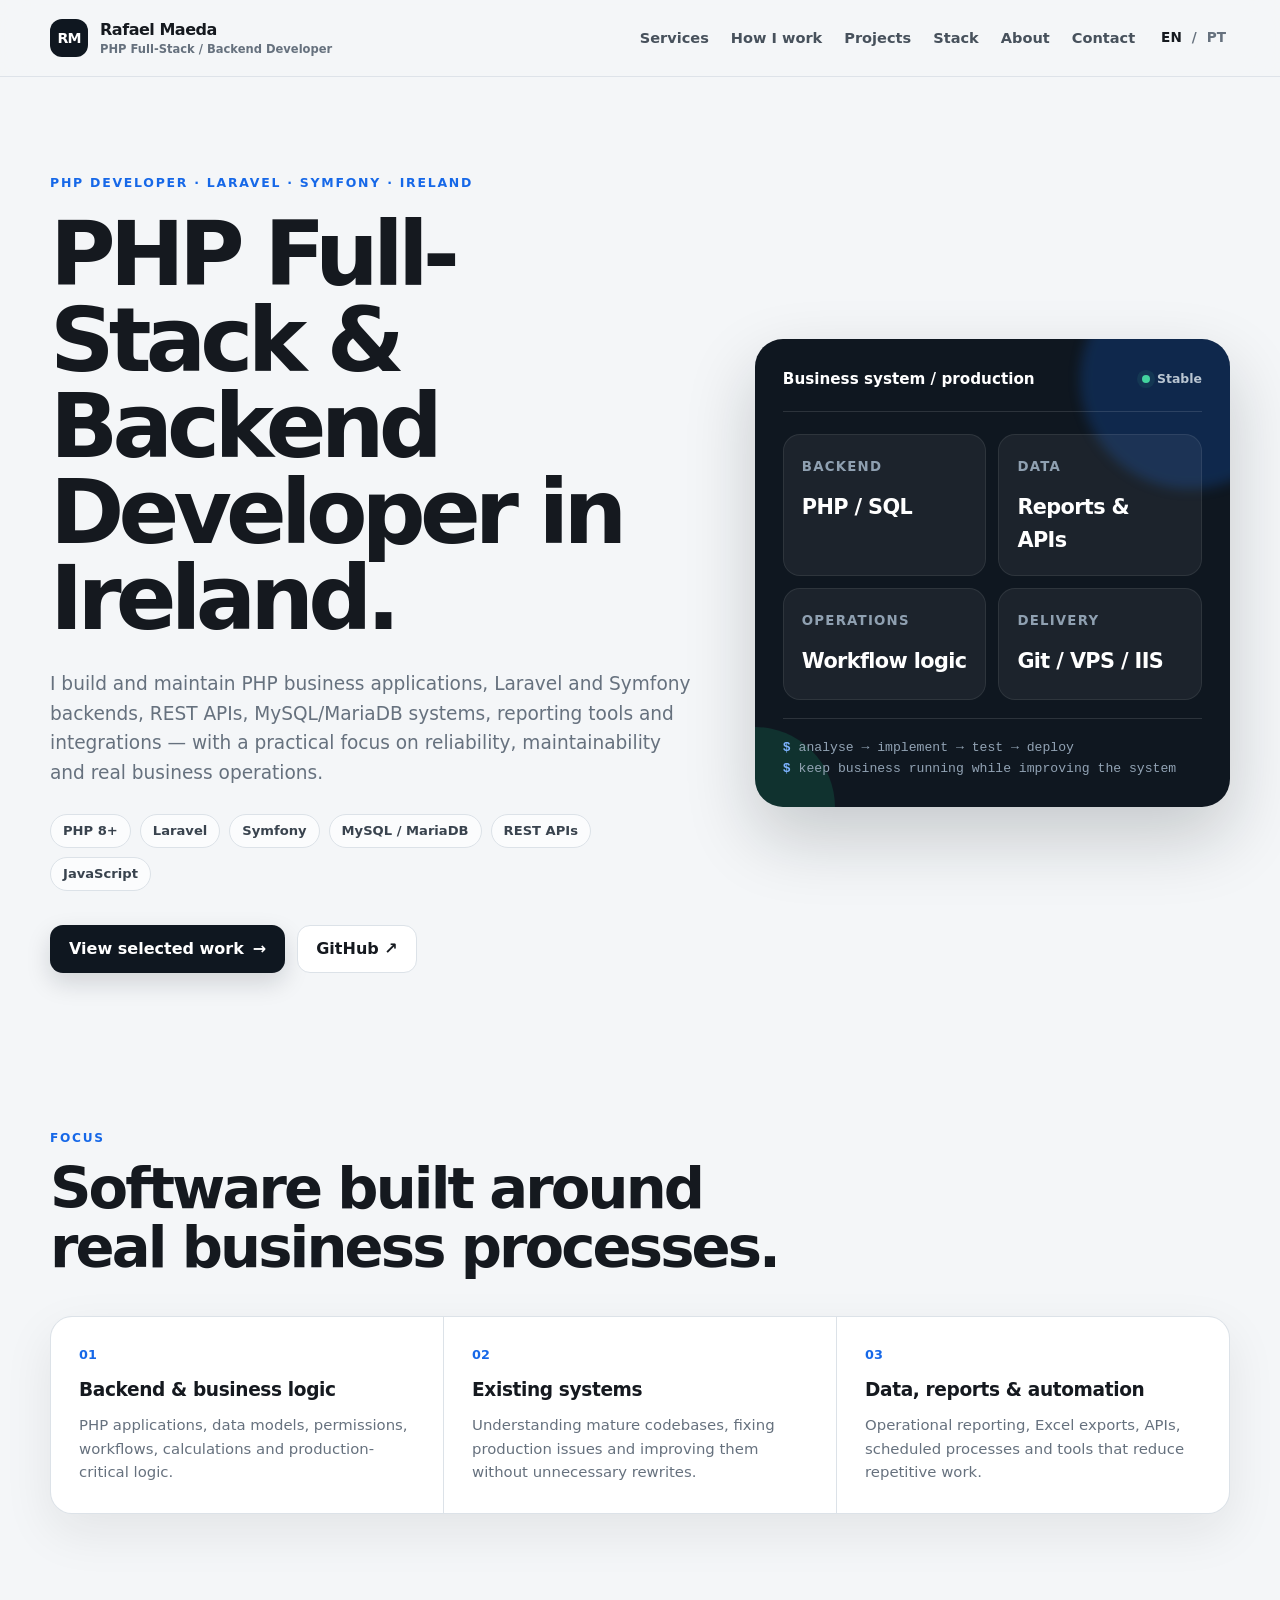
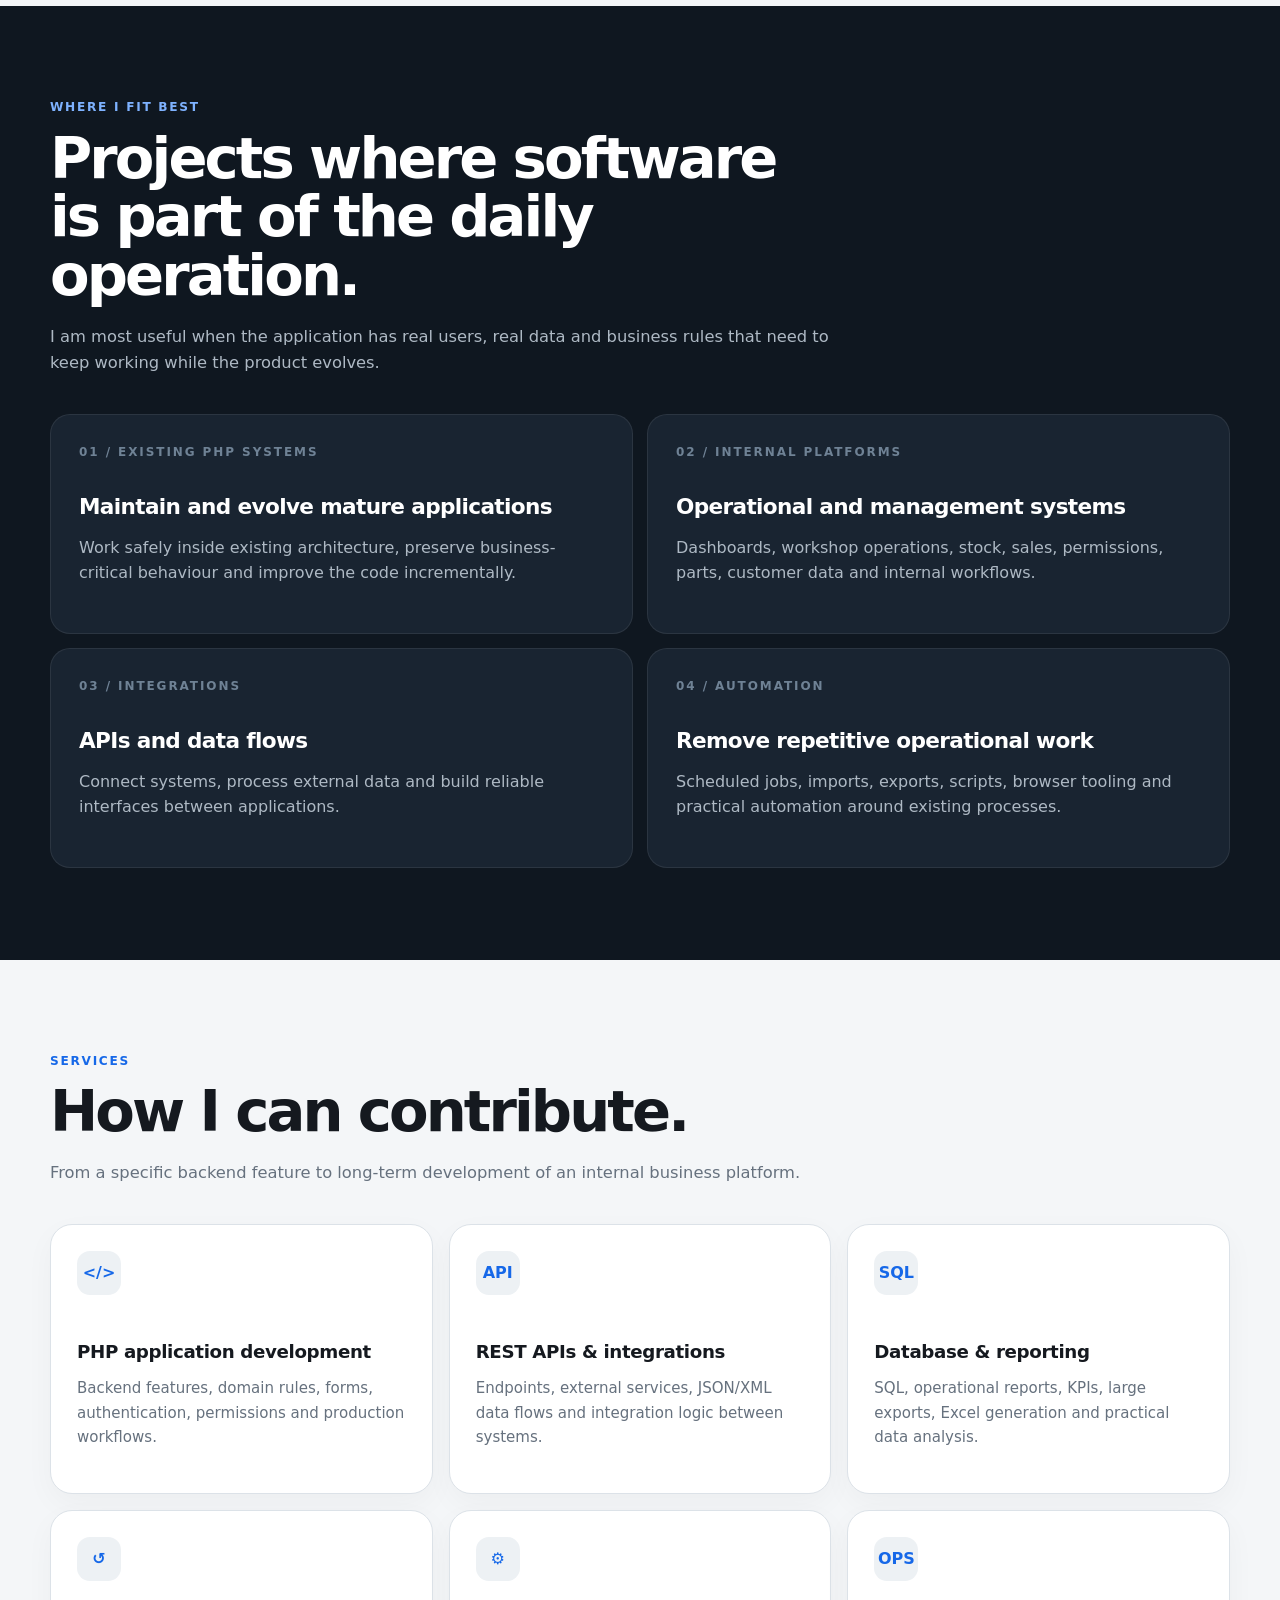
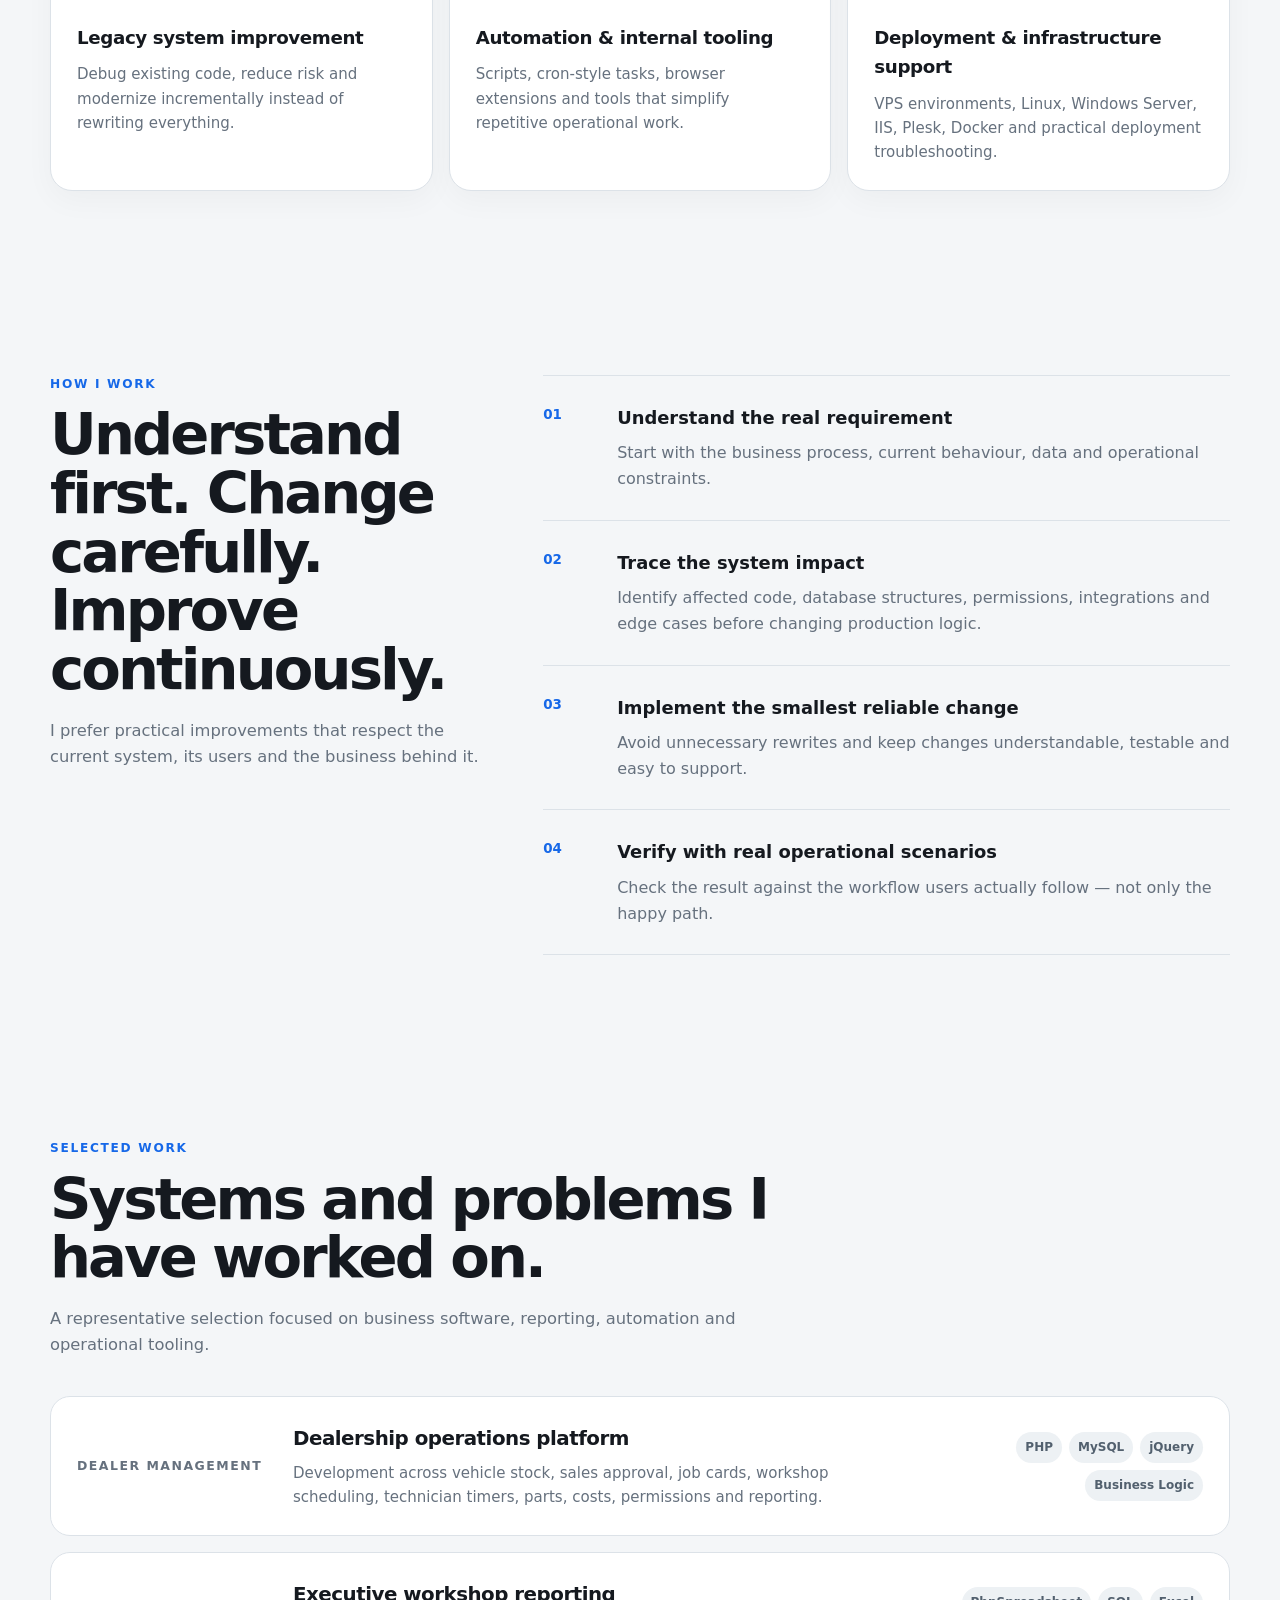
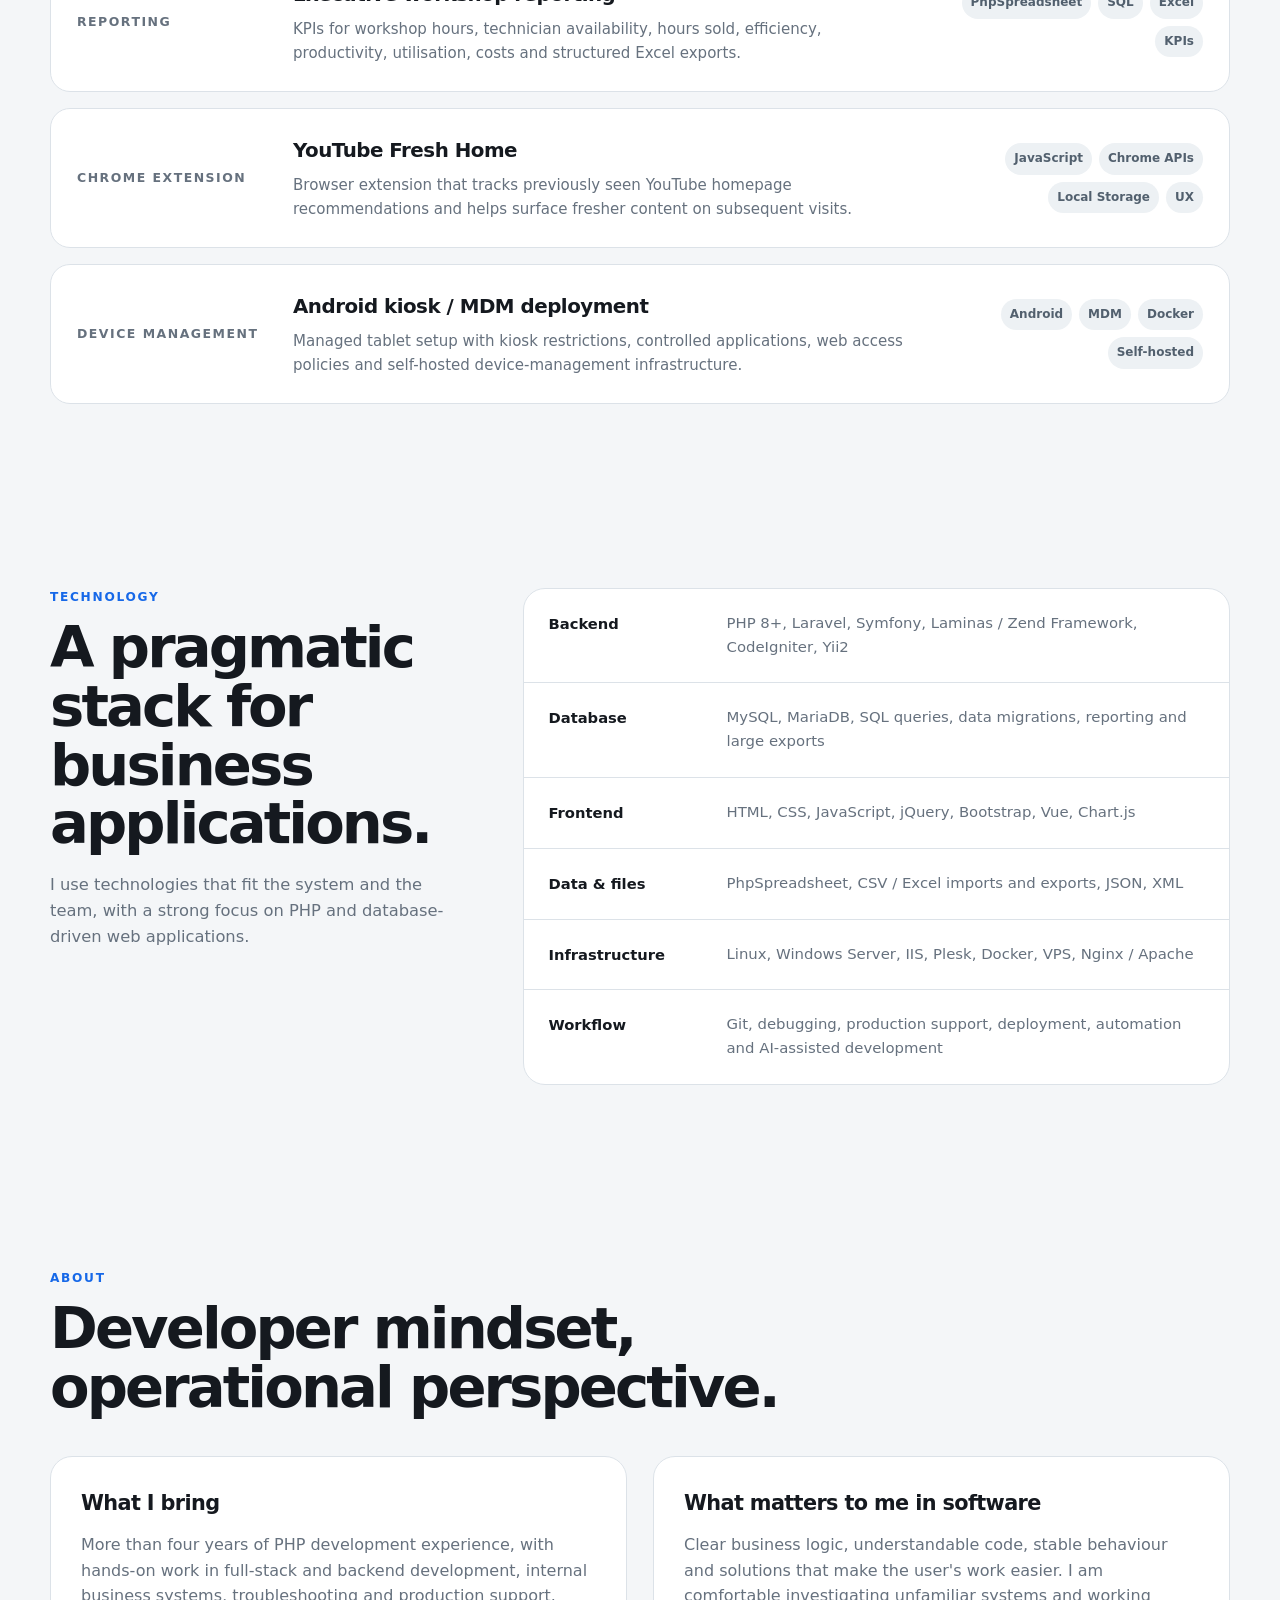
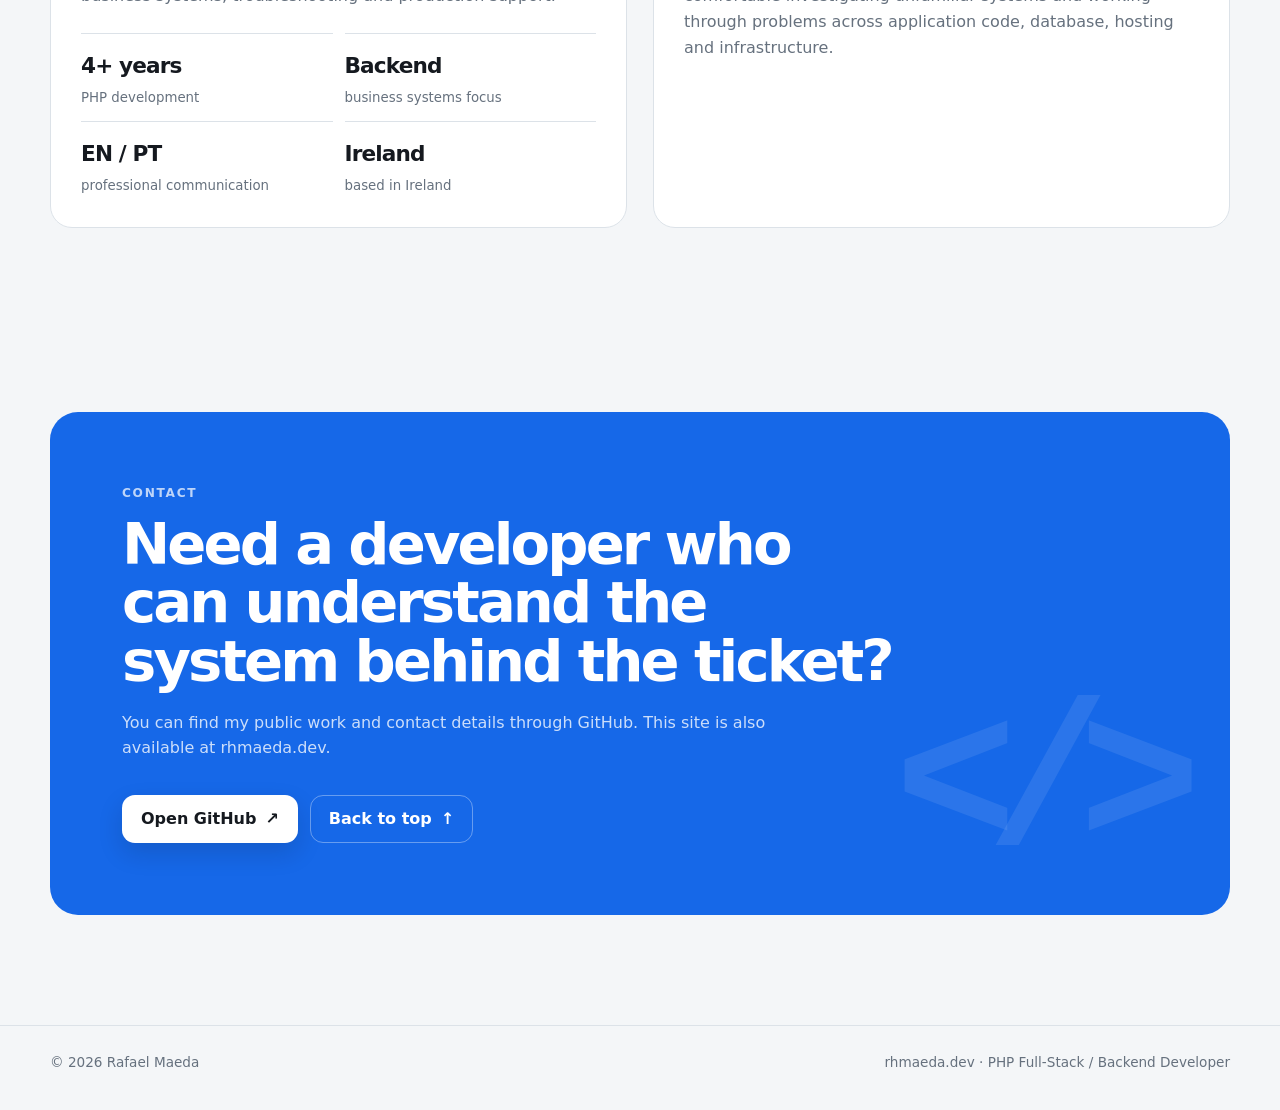
==== commit fd58b450: "Update print statement from 'Hello' to 'Goodbye'" ====
--- a/index.html
+++ b/index.html
@@ -1,24 +1,18 @@
 <!DOCTYPE html>
-<html lang="en">
+<!DOCTYPE html>
+
+<html lang="en-IE">
 <head>
-  <meta charset="UTF-8" />
-  <meta name="viewport" content="width=device-width, initial-scale=1.0" />
-
-  <title>Rafael Maeda — PHP Full-Stack / Backend Developer</title>
-  <meta
-    name="description"
-    content="Rafael Maeda — PHP Full-Stack / Backend Developer focused on business systems, APIs, integrations, reporting and practical automation."
-  />
-  <meta name="theme-color" content="#f4f6f8" />
-  <meta property="og:title" content="Rafael Maeda — PHP Full-Stack / Backend Developer" />
-  <meta
-    property="og:description"
-    content="Business software, backend systems, APIs, reporting, integrations and automation."
-  />
-  <meta property="og:type" content="website" />
-  <meta property="og:url" content="https://rhmaeda.dev" />
-
-  <style>
+<meta charset="utf-8"/>
+<meta content="width=device-width, initial-scale=1.0" name="viewport"/>
+<title>Rafael Maeda | PHP &amp; Laravel Developer in Ireland</title><meta content="PHP full-stack and backend developer in Ireland specialising in Laravel, Symfony, MySQL, REST APIs, business systems, integrations, reporting and automation." name="description"/><meta content="Rafael Maeda" name="author"/><meta content="Rafael Maeda" name="creator"/><meta content="index, follow, max-image-preview:large, max-snippet:-1, max-video-preview:-1" name="robots"/><meta content="index, follow, max-image-preview:large, max-snippet:-1, max-video-preview:-1" name="googlebot"/><meta content="#f4f6f8" name="theme-color"/><link href="https://rhmaeda.dev/" rel="canonical"/><link href="https://rhmaeda.dev/" hreflang="en-IE" rel="alternate"/><link href="https://rhmaeda.dev/pt/" hreflang="pt-BR" rel="alternate"/><link href="https://rhmaeda.dev/" hreflang="x-default" rel="alternate"/><link href="/favicon.svg" rel="icon" type="image/svg+xml"/><meta content="website" property="og:type"/><meta content="Rafael Maeda" property="og:site_name"/><meta content="Rafael Maeda | PHP &amp; Laravel Developer in Ireland" property="og:title"/><meta content="PHP full-stack and backend developer in Ireland specialising in Laravel, Symfony, MySQL, REST APIs, business systems, integrations, reporting and automation." property="og:description"/><meta content="https://rhmaeda.dev/" property="og:url"/><meta content="https://rhmaeda.dev/og-image.png" property="og:image"/><meta content="1200" property="og:image:width"/><meta content="630" property="og:image:height"/><meta content="Rafael Maeda — PHP Full-Stack and Backend Developer" property="og:image:alt"/><meta content="en_IE" property="og:locale"/><meta content="summary_large_image" name="twitter:card"/><meta content="Rafael Maeda | PHP &amp; Laravel Developer in Ireland" name="twitter:title"/><meta content="PHP full-stack and backend developer in Ireland specialising in Laravel, Symfony, MySQL, REST APIs, business systems, integrations, reporting and automation." name="twitter:description"/><meta content="https://rhmaeda.dev/og-image.png" name="twitter:image"/><meta content="pt_BR" property="og:locale:alternate"/>
+
+
+
+
+
+
+<style>
     :root {
       --bg: #f4f6f8;
       --surface: #ffffff;
@@ -149,7 +143,8 @@
       font-weight: 750;
     }
 
-    .lang-switch button {
+    .lang-switch button,
+    .lang-switch a {
       appearance: none;
       border: 0;
       background: none;
@@ -159,7 +154,8 @@
       font-weight: 800;
     }
 
-    .lang-switch button.active {
+    .lang-switch button.active,
+    .lang-switch a.active {
       color: var(--ink);
     }
 
@@ -937,720 +933,456 @@
       }
     }
   </style>
-</head>
-
+<script type="application/ld+json">{
+  "@context": "https://schema.org",
+  "@graph": [
+    {
+      "@type": "Person",
+      "@id": "https://rhmaeda.dev/#person",
+      "name": "Rafael Maeda",
+      "url": "https://rhmaeda.dev/",
+      "image": "https://rhmaeda.dev/og-image.png",
+      "jobTitle": "PHP Full-Stack / Backend Developer",
+      "description": "PHP full-stack and backend developer in Ireland specialising in Laravel, Symfony, MySQL, REST APIs, business systems, integrations, reporting and automation.",
+      "sameAs": [
+        "https://github.com/rhmaeda"
+      ],
+      "knowsAbout": [
+        "PHP",
+        "Laravel",
+        "Symfony",
+        "Laminas",
+        "Zend Framework",
+        "CodeIgniter",
+        "Yii2",
+        "MySQL",
+        "MariaDB",
+        "REST APIs",
+        "JavaScript",
+        "jQuery",
+        "Bootstrap",
+        "Vue.js",
+        "Chart.js",
+        "PhpSpreadsheet",
+        "Linux",
+        "Windows Server",
+        "IIS",
+        "Plesk",
+        "Docker",
+        "Business Software",
+        "Software Integration",
+        "Reporting Systems",
+        "Workflow Automation"
+      ]
+    },
+    {
+      "@type": "WebSite",
+      "@id": "https://rhmaeda.dev/#website",
+      "url": "https://rhmaeda.dev/",
+      "name": "Rafael Maeda",
+      "alternateName": "Rafael Maeda Developer Portfolio",
+      "publisher": {
+        "@id": "https://rhmaeda.dev/#person"
+      },
+      "inLanguage": [
+        "en-IE",
+        "pt-BR"
+      ]
+    },
+    {
+      "@type": "WebPage",
+      "@id": "https://rhmaeda.dev/#webpage",
+      "url": "https://rhmaeda.dev/",
+      "name": "Rafael Maeda | PHP & Laravel Developer in Ireland",
+      "description": "PHP full-stack and backend developer in Ireland specialising in Laravel, Symfony, MySQL, REST APIs, business systems, integrations, reporting and automation.",
+      "isPartOf": {
+        "@id": "https://rhmaeda.dev/#website"
+      },
+      "about": {
+        "@id": "https://rhmaeda.dev/#person"
+      },
+      "mainEntity": {
+        "@id": "https://rhmaeda.dev/#person"
+      },
+      "inLanguage": "en-IE"
+    }
+  ]
+}</script></head>
 <body>
-  <header class="nav">
-    <div class="container nav-inner">
-      <a class="brand" href="#top" aria-label="Rafael Maeda home">
-        <span class="brand-mark">RM</span>
-        <span>
+<header class="nav">
+<div class="container nav-inner">
+<a aria-label="Rafael Maeda home" class="brand" href="#top">
+<span class="brand-mark">RM</span>
+<span>
           Rafael Maeda
-          <small data-en="PHP Full-Stack / Backend Developer" data-pt="Desenvolvedor PHP Full-Stack / Backend">
-            PHP Full-Stack / Backend Developer
-          </small>
-        </span>
-      </a>
-
-      <div class="nav-right">
-        <nav class="nav-links" id="navLinks" aria-label="Main navigation">
-          <a href="#services" data-en="Services" data-pt="Serviços">Services</a>
-          <a href="#workflow" data-en="How I work" data-pt="Como trabalho">How I work</a>
-          <a href="#projects" data-en="Projects" data-pt="Projetos">Projects</a>
-          <a href="#stack" data-en="Stack" data-pt="Tecnologias">Stack</a>
-          <a href="#about" data-en="About" data-pt="Sobre">About</a>
-          <a href="#contact" data-en="Contact" data-pt="Contato">Contact</a>
-        </nav>
-
-        <div class="lang-switch" aria-label="Language selector">
-          <button type="button" class="active" data-lang="en">EN</button>
-          <span>/</span>
-          <button type="button" data-lang="pt">PT</button>
-        </div>
-
-        <button class="menu-toggle" id="menuToggle" aria-label="Open menu" aria-expanded="false">
+          <small data-en="PHP Full-Stack / Backend Developer" data-pt="Desenvolvedor PHP Full-Stack / Backend">PHP Full-Stack / Backend Developer</small>
+</span>
+</a>
+<div class="nav-right">
+<nav aria-label="Main navigation" class="nav-links" id="navLinks">
+<a data-en="Services" data-pt="Serviços" href="#services">Services</a>
+<a data-en="How I work" data-pt="Como trabalho" href="#workflow">How I work</a>
+<a data-en="Projects" data-pt="Projetos" href="#projects">Projects</a>
+<a data-en="Stack" data-pt="Tecnologias" href="#stack">Stack</a>
+<a data-en="About" data-pt="Sobre" href="#about">About</a>
+<a data-en="Contact" data-pt="Contato" href="#contact">Contact</a>
+</nav>
+<div aria-label="Language selector" class="lang-switch"><a class="active" href="/" hreflang="en-IE">EN</a><span>/</span><a href="/pt/" hreflang="pt-BR">PT</a></div>
+<button aria-expanded="false" aria-label="Open menu" class="menu-toggle" id="menuToggle">
           ☰
         </button>
-      </div>
-    </div>
-  </header>
-
-  <main id="top">
-    <!-- HERO -->
-    <section class="hero">
-      <div class="container hero-grid">
-        <div class="reveal">
-          <div
-            class="eyebrow"
-            data-en="PHP Full-Stack / Backend Developer"
-            data-pt="Desenvolvedor PHP Full-Stack / Backend"
-          >
-            PHP Full-Stack / Backend Developer
-          </div>
-
-          <h1
-            data-en="I turn complex business rules into reliable software."
-            data-pt="Transformo regras de negócio complexas em software confiável."
-          >
-            I turn complex business rules into reliable software.
-          </h1>
-
-          <p
-            class="hero-copy"
-            data-en="I build and maintain PHP applications, internal platforms, APIs, reporting systems and integrations — with a practical focus on real operations, maintainability and business value."
-            data-pt="Desenvolvo e mantenho aplicações PHP, plataformas internas, APIs, sistemas de relatórios e integrações — com foco prático em operações reais, manutenção e valor para o negócio."
-          >
-            I build and maintain PHP applications, internal platforms, APIs, reporting systems and integrations — with a practical focus on real operations, maintainability and business value.
-          </p>
-
-          <div class="hero-tags">
-            <span class="chip">PHP 8+</span>
-            <span class="chip">Laravel</span>
-            <span class="chip">Symfony</span>
-            <span class="chip">MySQL / MariaDB</span>
-            <span class="chip">REST APIs</span>
-            <span class="chip">JavaScript</span>
-          </div>
-
-          <div class="actions">
-            <a class="btn btn-primary" href="#projects">
-              <span data-en="View selected work" data-pt="Ver projetos">View selected work</span>
-              <span>→</span>
-            </a>
-
-            <a
-              class="btn btn-secondary"
-              href="https://github.com/rhmaeda"
-              target="_blank"
-              rel="noopener"
-            >
+</div>
+</div>
+</header>
+<main id="top">
+<!-- HERO -->
+<section class="hero">
+<div class="container hero-grid">
+<div class="reveal">
+<div class="eyebrow" data-en="PHP Developer · Laravel · Symfony · Ireland" data-pt="Desenvolvedor PHP · Laravel · Symfony · Irlanda">PHP Developer · Laravel · Symfony · Ireland</div>
+<h1 data-en="PHP Full-Stack &amp; Backend Developer in Ireland." data-pt="Desenvolvedor PHP Full-Stack &amp; Backend na Irlanda.">PHP Full-Stack &amp; Backend Developer in Ireland.</h1>
+<p class="hero-copy" data-en="I build and maintain PHP business applications, Laravel and Symfony backends, REST APIs, MySQL/MariaDB systems, reporting tools and integrations — with a practical focus on reliability, maintainability and real business operations." data-pt="Desenvolvo e mantenho aplicações PHP para negócios, backends com Laravel e Symfony, APIs REST, sistemas MySQL/MariaDB, ferramentas de relatórios e integrações — com foco prático em confiabilidade, manutenção e operações reais.">I build and maintain PHP business applications, Laravel and Symfony backends, REST APIs, MySQL/MariaDB systems, reporting tools and integrations — with a practical focus on reliability, maintainability and real business operations.</p>
+<div class="hero-tags">
+<span class="chip">PHP 8+</span>
+<span class="chip">Laravel</span>
+<span class="chip">Symfony</span>
+<span class="chip">MySQL / MariaDB</span>
+<span class="chip">REST APIs</span>
+<span class="chip">JavaScript</span>
+</div>
+<div class="actions">
+<a class="btn btn-primary" href="#projects">
+<span data-en="View selected work" data-pt="Ver projetos">View selected work</span>
+<span>→</span>
+</a>
+<a class="btn btn-secondary" href="https://github.com/rhmaeda" rel="me noopener" target="_blank">
               GitHub ↗
             </a>
-          </div>
-        </div>
-
-        <div class="hero-visual reveal">
-          <div class="system-card">
-            <div class="system-head">
-              <strong data-en="Business system / production" data-pt="Sistema de negócio / produção">
-                Business system / production
-              </strong>
-              <span class="status" data-en="Stable" data-pt="Estável">Stable</span>
-            </div>
-
-            <div class="system-grid">
-              <div class="metric">
-                <small data-en="Backend" data-pt="Backend">Backend</small>
-                <strong>PHP / SQL</strong>
-              </div>
-
-              <div class="metric">
-                <small data-en="Data" data-pt="Dados">Data</small>
-                <strong>Reports & APIs</strong>
-              </div>
-
-              <div class="metric">
-                <small data-en="Operations" data-pt="Operações">Operations</small>
-                <strong>Workflow logic</strong>
-              </div>
-
-              <div class="metric">
-                <small data-en="Delivery" data-pt="Entrega">Delivery</small>
-                <strong>Git / VPS / IIS</strong>
-              </div>
-            </div>
-
-            <div class="system-footer">
-              <div><b>$</b> analyse → implement → test → deploy</div>
-              <div><b>$</b> keep business running while improving the system</div>
-            </div>
-          </div>
-        </div>
-      </div>
-    </section>
-
-    <!-- FOCUS -->
-    <section>
-      <div class="container">
-        <div class="section-head reveal">
-          <div class="section-label" data-en="Focus" data-pt="Foco">Focus</div>
-          <h2
-            data-en="Software built around real business processes."
-            data-pt="Software construído em torno de processos reais de negócio."
-          >
-            Software built around real business processes.
-          </h2>
-        </div>
-
-        <div class="focus-strip reveal">
-          <article class="focus-item">
-            <span>01</span>
-            <h3 data-en="Backend & business logic" data-pt="Backend e regras de negócio">
-              Backend & business logic
-            </h3>
-            <p
-              data-en="PHP applications, data models, permissions, workflows, calculations and production-critical logic."
-              data-pt="Aplicações PHP, modelos de dados, permissões, workflows, cálculos e lógica crítica de produção."
-            >
-              PHP applications, data models, permissions, workflows, calculations and production-critical logic.
-            </p>
-          </article>
-
-          <article class="focus-item">
-            <span>02</span>
-            <h3 data-en="Existing systems" data-pt="Sistemas existentes">Existing systems</h3>
-            <p
-              data-en="Understanding mature codebases, fixing production issues and improving them without unnecessary rewrites."
-              data-pt="Entendimento de codebases maduras, correção de problemas em produção e evolução sem reescritas desnecessárias."
-            >
-              Understanding mature codebases, fixing production issues and improving them without unnecessary rewrites.
-            </p>
-          </article>
-
-          <article class="focus-item">
-            <span>03</span>
-            <h3 data-en="Data, reports & automation" data-pt="Dados, relatórios e automação">
-              Data, reports & automation
-            </h3>
-            <p
-              data-en="Operational reporting, Excel exports, APIs, scheduled processes and tools that reduce repetitive work."
-              data-pt="Relatórios operacionais, exportações Excel, APIs, processos agendados e ferramentas que reduzem trabalho repetitivo."
-            >
-              Operational reporting, Excel exports, APIs, scheduled processes and tools that reduce repetitive work.
-            </p>
-          </article>
-        </div>
-      </div>
-    </section>
-
-    <!-- WHERE I FIT -->
-    <section class="dark-section">
-      <div class="container">
-        <div class="section-head reveal">
-          <div class="section-label" data-en="Where I fit best" data-pt="Onde agrego mais valor">
-            Where I fit best
-          </div>
-          <h2
-            data-en="Projects where software is part of the daily operation."
-            data-pt="Projetos em que o software faz parte da operação diária."
-          >
-            Projects where software is part of the daily operation.
-          </h2>
-          <p
-            data-en="I am most useful when the application has real users, real data and business rules that need to keep working while the product evolves."
-            data-pt="Sou mais útil quando a aplicação tem usuários reais, dados reais e regras de negócio que precisam continuar funcionando enquanto o produto evolui."
-          >
-            I am most useful when the application has real users, real data and business rules that need to keep working while the product evolves.
-          </p>
-        </div>
-
-        <div class="dark-grid">
-          <article class="dark-card reveal">
-            <div class="num">01 / EXISTING PHP SYSTEMS</div>
-            <h3 data-en="Maintain and evolve mature applications" data-pt="Manter e evoluir aplicações maduras">
-              Maintain and evolve mature applications
-            </h3>
-            <p
-              data-en="Work safely inside existing architecture, preserve business-critical behaviour and improve the code incrementally."
-              data-pt="Trabalhar com segurança em arquiteturas existentes, preservar comportamentos críticos e melhorar o código de forma incremental."
-            >
-              Work safely inside existing architecture, preserve business-critical behaviour and improve the code incrementally.
-            </p>
-          </article>
-
-          <article class="dark-card reveal">
-            <div class="num">02 / INTERNAL PLATFORMS</div>
-            <h3 data-en="Operational and management systems" data-pt="Sistemas operacionais e de gestão">
-              Operational and management systems
-            </h3>
-            <p
-              data-en="Dashboards, workshop operations, stock, sales, permissions, parts, customer data and internal workflows."
-              data-pt="Dashboards, operações de oficina, estoque, vendas, permissões, peças, dados de clientes e fluxos internos."
-            >
-              Dashboards, workshop operations, stock, sales, permissions, parts, customer data and internal workflows.
-            </p>
-          </article>
-
-          <article class="dark-card reveal">
-            <div class="num">03 / INTEGRATIONS</div>
-            <h3 data-en="APIs and data flows" data-pt="APIs e fluxos de dados">APIs and data flows</h3>
-            <p
-              data-en="Connect systems, process external data and build reliable interfaces between applications."
-              data-pt="Conectar sistemas, processar dados externos e criar interfaces confiáveis entre aplicações."
-            >
-              Connect systems, process external data and build reliable interfaces between applications.
-            </p>
-          </article>
-
-          <article class="dark-card reveal">
-            <div class="num">04 / AUTOMATION</div>
-            <h3 data-en="Remove repetitive operational work" data-pt="Eliminar trabalho operacional repetitivo">
-              Remove repetitive operational work
-            </h3>
-            <p
-              data-en="Scheduled jobs, imports, exports, scripts, browser tooling and practical automation around existing processes."
-              data-pt="Tarefas agendadas, importações, exportações, scripts, ferramentas de navegador e automações práticas."
-            >
-              Scheduled jobs, imports, exports, scripts, browser tooling and practical automation around existing processes.
-            </p>
-          </article>
-        </div>
-      </div>
-    </section>
-
-    <!-- SERVICES -->
-    <section id="services">
-      <div class="container">
-        <div class="section-head reveal">
-          <div class="section-label" data-en="Services" data-pt="Serviços">Services</div>
-          <h2 data-en="How I can contribute." data-pt="Como posso contribuir.">
-            How I can contribute.
-          </h2>
-          <p
-            data-en="From a specific backend feature to long-term development of an internal business platform."
-            data-pt="Desde uma funcionalidade específica de backend até a evolução contínua de uma plataforma interna."
-          >
-            From a specific backend feature to long-term development of an internal business platform.
-          </p>
-        </div>
-
-        <div class="services-grid">
-          <article class="service-card reveal">
-            <div class="service-icon">&lt;/&gt;</div>
-            <h3 data-en="PHP application development" data-pt="Desenvolvimento de aplicações PHP">
-              PHP application development
-            </h3>
-            <p
-              data-en="Backend features, domain rules, forms, authentication, permissions and production workflows."
-              data-pt="Funcionalidades de backend, regras de domínio, formulários, autenticação, permissões e workflows."
-            >
-              Backend features, domain rules, forms, authentication, permissions and production workflows.
-            </p>
-          </article>
-
-          <article class="service-card reveal">
-            <div class="service-icon">API</div>
-            <h3 data-en="REST APIs & integrations" data-pt="APIs REST e integrações">
-              REST APIs & integrations
-            </h3>
-            <p
-              data-en="Endpoints, external services, JSON/XML data flows and integration logic between systems."
-              data-pt="Endpoints, serviços externos, fluxos JSON/XML e lógica de integração entre sistemas."
-            >
-              Endpoints, external services, JSON/XML data flows and integration logic between systems.
-            </p>
-          </article>
-
-          <article class="service-card reveal">
-            <div class="service-icon">SQL</div>
-            <h3 data-en="Database & reporting" data-pt="Banco de dados e relatórios">
-              Database & reporting
-            </h3>
-            <p
-              data-en="SQL, operational reports, KPIs, large exports, Excel generation and practical data analysis."
-              data-pt="SQL, relatórios operacionais, KPIs, grandes exportações, geração de Excel e análise prática de dados."
-            >
-              SQL, operational reports, KPIs, large exports, Excel generation and practical data analysis.
-            </p>
-          </article>
-
-          <article class="service-card reveal">
-            <div class="service-icon">↺</div>
-            <h3 data-en="Legacy system improvement" data-pt="Evolução de sistemas legados">
-              Legacy system improvement
-            </h3>
-            <p
-              data-en="Debug existing code, reduce risk and modernize incrementally instead of rewriting everything."
-              data-pt="Depurar código existente, reduzir riscos e modernizar de forma incremental em vez de reescrever tudo."
-            >
-              Debug existing code, reduce risk and modernize incrementally instead of rewriting everything.
-            </p>
-          </article>
-
-          <article class="service-card reveal">
-            <div class="service-icon">⚙</div>
-            <h3 data-en="Automation & internal tooling" data-pt="Automação e ferramentas internas">
-              Automation & internal tooling
-            </h3>
-            <p
-              data-en="Scripts, cron-style tasks, browser extensions and tools that simplify repetitive operational work."
-              data-pt="Scripts, tarefas agendadas, extensões de navegador e ferramentas que simplificam trabalho repetitivo."
-            >
-              Scripts, cron-style tasks, browser extensions and tools that simplify repetitive operational work.
-            </p>
-          </article>
-
-          <article class="service-card reveal">
-            <div class="service-icon">OPS</div>
-            <h3 data-en="Deployment & infrastructure support" data-pt="Deploy e suporte de infraestrutura">
-              Deployment & infrastructure support
-            </h3>
-            <p
-              data-en="VPS environments, Linux, Windows Server, IIS, Plesk, Docker and practical deployment troubleshooting."
-              data-pt="Ambientes VPS, Linux, Windows Server, IIS, Plesk, Docker e resolução prática de problemas de deploy."
-            >
-              VPS environments, Linux, Windows Server, IIS, Plesk, Docker and practical deployment troubleshooting.
-            </p>
-          </article>
-        </div>
-      </div>
-    </section>
-
-    <!-- WORKFLOW -->
-    <section id="workflow">
-      <div class="container workflow">
-        <div class="workflow-intro section-head reveal">
-          <div class="section-label" data-en="How I work" data-pt="Como trabalho">How I work</div>
-          <h2
-            data-en="Understand first. Change carefully. Improve continuously."
-            data-pt="Entender primeiro. Alterar com cuidado. Melhorar continuamente."
-          >
-            Understand first. Change carefully. Improve continuously.
-          </h2>
-          <p
-            data-en="I prefer practical improvements that respect the current system, its users and the business behind it."
-            data-pt="Prefiro melhorias práticas que respeitem o sistema atual, seus usuários e o negócio por trás dele."
-          >
-            I prefer practical improvements that respect the current system, its users and the business behind it.
-          </p>
-        </div>
-
-        <div class="steps">
-          <div class="step reveal">
-            <div class="step-no">01</div>
-            <div>
-              <h3 data-en="Understand the real requirement" data-pt="Entender a necessidade real">
-                Understand the real requirement
-              </h3>
-              <p
-                data-en="Start with the business process, current behaviour, data and operational constraints."
-                data-pt="Começar pelo processo de negócio, comportamento atual, dados e restrições operacionais."
-              >
-                Start with the business process, current behaviour, data and operational constraints.
-              </p>
-            </div>
-          </div>
-
-          <div class="step reveal">
-            <div class="step-no">02</div>
-            <div>
-              <h3 data-en="Trace the system impact" data-pt="Mapear o impacto no sistema">
-                Trace the system impact
-              </h3>
-              <p
-                data-en="Identify affected code, database structures, permissions, integrations and edge cases before changing production logic."
-                data-pt="Identificar código afetado, estruturas do banco, permissões, integrações e casos extremos antes de alterar lógica de produção."
-              >
-                Identify affected code, database structures, permissions, integrations and edge cases before changing production logic.
-              </p>
-            </div>
-          </div>
-
-          <div class="step reveal">
-            <div class="step-no">03</div>
-            <div>
-              <h3 data-en="Implement the smallest reliable change" data-pt="Implementar a menor mudança confiável">
-                Implement the smallest reliable change
-              </h3>
-              <p
-                data-en="Avoid unnecessary rewrites and keep changes understandable, testable and easy to support."
-                data-pt="Evitar reescritas desnecessárias e manter as mudanças compreensíveis, testáveis e fáceis de manter."
-              >
-                Avoid unnecessary rewrites and keep changes understandable, testable and easy to support.
-              </p>
-            </div>
-          </div>
-
-          <div class="step reveal">
-            <div class="step-no">04</div>
-            <div>
-              <h3 data-en="Verify with real operational scenarios" data-pt="Validar com cenários reais de operação">
-                Verify with real operational scenarios
-              </h3>
-              <p
-                data-en="Check the result against the workflow users actually follow — not only the happy path."
-                data-pt="Validar o resultado contra o fluxo que os usuários realmente seguem — não apenas o cenário ideal."
-              >
-                Check the result against the workflow users actually follow — not only the happy path.
-              </p>
-            </div>
-          </div>
-        </div>
-      </div>
-    </section>
-
-    <!-- PROJECTS -->
-    <section id="projects">
-      <div class="container">
-        <div class="section-head reveal">
-          <div class="section-label" data-en="Selected work" data-pt="Projetos selecionados">
-            Selected work
-          </div>
-          <h2 data-en="Systems and problems I have worked on." data-pt="Sistemas e problemas em que trabalhei.">
-            Systems and problems I have worked on.
-          </h2>
-          <p
-            data-en="A representative selection focused on business software, reporting, automation and operational tooling."
-            data-pt="Uma seleção representativa com foco em software de negócio, relatórios, automação e ferramentas operacionais."
-          >
-            A representative selection focused on business software, reporting, automation and operational tooling.
-          </p>
-        </div>
-
-        <div class="project-list">
-          <article class="project reveal">
-            <div class="project-type" data-en="Dealer management" data-pt="Gestão de concessionária">
-              Dealer management
-            </div>
-            <div>
-              <h3 data-en="Dealership operations platform" data-pt="Plataforma de operações para concessionária">
-                Dealership operations platform
-              </h3>
-              <p
-                data-en="Development across vehicle stock, sales approval, job cards, workshop scheduling, technician timers, parts, costs, permissions and reporting."
-                data-pt="Desenvolvimento em estoque de veículos, aprovação de vendas, job cards, agenda da oficina, timers de técnicos, peças, custos, permissões e relatórios."
-              >
-                Development across vehicle stock, sales approval, job cards, workshop scheduling, technician timers, parts, costs, permissions and reporting.
-              </p>
-            </div>
-            <div class="project-tech">
-              <span>PHP</span><span>MySQL</span><span>jQuery</span><span>Business Logic</span>
-            </div>
-          </article>
-
-          <article class="project reveal">
-            <div class="project-type" data-en="Reporting" data-pt="Relatórios">Reporting</div>
-            <div>
-              <h3 data-en="Executive workshop reporting" data-pt="Relatórios executivos de oficina">
-                Executive workshop reporting
-              </h3>
-              <p
-                data-en="KPIs for workshop hours, technician availability, hours sold, efficiency, productivity, utilisation, costs and structured Excel exports."
-                data-pt="KPIs para horas da oficina, disponibilidade de técnicos, horas vendidas, eficiência, produtividade, utilização, custos e exportações estruturadas para Excel."
-              >
-                KPIs for workshop hours, technician availability, hours sold, efficiency, productivity, utilisation, costs and structured Excel exports.
-              </p>
-            </div>
-            <div class="project-tech">
-              <span>PhpSpreadsheet</span><span>SQL</span><span>Excel</span><span>KPIs</span>
-            </div>
-          </article>
-
-          <article class="project reveal">
-            <div class="project-type" data-en="Chrome extension" data-pt="Extensão Chrome">
-              Chrome extension
-            </div>
-            <div>
-              <h3>YouTube Fresh Home</h3>
-              <p
-                data-en="Browser extension that tracks previously seen YouTube homepage recommendations and helps surface fresher content on subsequent visits."
-                data-pt="Extensão de navegador que registra recomendações já vistas na página inicial do YouTube e ajuda a exibir conteúdo mais novo em visitas futuras."
-              >
-                Browser extension that tracks previously seen YouTube homepage recommendations and helps surface fresher content on subsequent visits.
-              </p>
-            </div>
-            <div class="project-tech">
-              <span>JavaScript</span><span>Chrome APIs</span><span>Local Storage</span><span>UX</span>
-            </div>
-          </article>
-
-          <article class="project reveal">
-            <div class="project-type" data-en="Device management" data-pt="Gestão de dispositivos">
-              Device management
-            </div>
-            <div>
-              <h3 data-en="Android kiosk / MDM deployment" data-pt="Implantação Android kiosk / MDM">
-                Android kiosk / MDM deployment
-              </h3>
-              <p
-                data-en="Managed tablet setup with kiosk restrictions, controlled applications, web access policies and self-hosted device-management infrastructure."
-                data-pt="Configuração de tablets gerenciados com restrições de kiosk, aplicativos controlados, políticas de acesso web e infraestrutura MDM self-hosted."
-              >
-                Managed tablet setup with kiosk restrictions, controlled applications, web access policies and self-hosted device-management infrastructure.
-              </p>
-            </div>
-            <div class="project-tech">
-              <span>Android</span><span>MDM</span><span>Docker</span><span>Self-hosted</span>
-            </div>
-          </article>
-        </div>
-      </div>
-    </section>
-
-    <!-- STACK -->
-    <section id="stack">
-      <div class="container stack-layout">
-        <div class="section-head reveal">
-          <div class="section-label" data-en="Technology" data-pt="Tecnologias">Technology</div>
-          <h2 data-en="A pragmatic stack for business applications." data-pt="Uma stack pragmática para aplicações de negócio.">
-            A pragmatic stack for business applications.
-          </h2>
-          <p
-            data-en="I use technologies that fit the system and the team, with a strong focus on PHP and database-driven web applications."
-            data-pt="Uso tecnologias adequadas ao sistema e à equipe, com forte foco em PHP e aplicações web orientadas a banco de dados."
-          >
-            I use technologies that fit the system and the team, with a strong focus on PHP and database-driven web applications.
-          </p>
-        </div>
-
-        <div class="stack-panel reveal">
-          <div class="stack-row">
-            <strong>Backend</strong>
-            <div>PHP 8+, Laravel, Symfony, Laminas / Zend Framework, CodeIgniter, Yii2</div>
-          </div>
-          <div class="stack-row">
-            <strong>Database</strong>
-            <div>MySQL, MariaDB, SQL queries, data migrations, reporting and large exports</div>
-          </div>
-          <div class="stack-row">
-            <strong>Frontend</strong>
-            <div>HTML, CSS, JavaScript, jQuery, Bootstrap, Vue, Chart.js</div>
-          </div>
-          <div class="stack-row">
-            <strong>Data & files</strong>
-            <div>PhpSpreadsheet, CSV / Excel imports and exports, JSON, XML</div>
-          </div>
-          <div class="stack-row">
-            <strong>Infrastructure</strong>
-            <div>Linux, Windows Server, IIS, Plesk, Docker, VPS, Nginx / Apache</div>
-          </div>
-          <div class="stack-row">
-            <strong>Workflow</strong>
-            <div>Git, debugging, production support, deployment, automation and AI-assisted development</div>
-          </div>
-        </div>
-      </div>
-    </section>
-
-    <!-- ABOUT -->
-    <section id="about">
-      <div class="container">
-        <div class="section-head reveal">
-          <div class="section-label" data-en="About" data-pt="Sobre">About</div>
-          <h2
-            data-en="Developer mindset, operational perspective."
-            data-pt="Mentalidade de desenvolvedor, visão operacional."
-          >
-            Developer mindset, operational perspective.
-          </h2>
-        </div>
-
-        <div class="about-grid">
-          <article class="about-card reveal">
-            <h3 data-en="What I bring" data-pt="O que eu trago">What I bring</h3>
-            <p
-              data-en="More than four years of PHP development experience, with hands-on work in full-stack and backend development, internal business systems, troubleshooting and production support."
-              data-pt="Mais de quatro anos de experiência com desenvolvimento PHP, atuando de forma prática em full-stack e backend, sistemas internos de negócio, troubleshooting e suporte de produção."
-            >
-              More than four years of PHP development experience, with hands-on work in full-stack and backend development, internal business systems, troubleshooting and production support.
-            </p>
-
-            <div class="facts">
-              <div class="fact">
-                <strong>10+ years</strong>
-                <small data-en="PHP development" data-pt="desenvolvimento PHP">PHP development</small>
-              </div>
-              <div class="fact">
-                <strong>Backend</strong>
-                <small data-en="business systems focus" data-pt="foco em sistemas de negócio">business systems focus</small>
-              </div>
-              <div class="fact">
-                <strong>EN / PT</strong>
-                <small data-en="professional communication" data-pt="comunicação profissional">professional communication</small>
-              </div>
-              <div class="fact">
-                <strong>Ireland</strong>
-                <small data-en="based in Ireland" data-pt="residindo na Irlanda">based in Ireland</small>
-              </div>
-            </div>
-          </article>
-
-          <article class="about-card reveal">
-            <h3 data-en="What matters to me in software" data-pt="O que valorizo em software">
-              What matters to me in software
-            </h3>
-            <p
-              data-en="Clear business logic, understandable code, stable behaviour and solutions that make the user's work easier. I am comfortable investigating unfamiliar systems and working through problems across application code, database, hosting and infrastructure."
-              data-pt="Regras de negócio claras, código compreensível, comportamento estável e soluções que facilitem o trabalho do usuário. Tenho facilidade para investigar sistemas desconhecidos e resolver problemas entre aplicação, banco de dados, hospedagem e infraestrutura."
-            >
-              Clear business logic, understandable code, stable behaviour and solutions that make the user's work easier. I am comfortable investigating unfamiliar systems and working through problems across application code, database, hosting and infrastructure.
-            </p>
-          </article>
-        </div>
-      </div>
-    </section>
-
-    <!-- CONTACT -->
-    <section id="contact" class="contact">
-      <div class="container">
-        <div class="contact-card reveal">
-          <div class="section-label" style="color: rgba(255,255,255,.72)"
-               data-en="Contact" data-pt="Contato">Contact</div>
-          <h2
-            data-en="Need a developer who can understand the system behind the ticket?"
-            data-pt="Precisa de um desenvolvedor que entenda o sistema por trás do ticket?"
-          >
-            Need a developer who can understand the system behind the ticket?
-          </h2>
-          <p
-            data-en="You can find my public work and contact details through GitHub. This site is also available at rhmaeda.dev."
-            data-pt="Você pode encontrar meus trabalhos públicos e formas de contato pelo GitHub. Este site também está disponível em rhmaeda.dev."
-          >
-            You can find my public work and contact details through GitHub. This site is also available at rhmaeda.dev.
-          </p>
-
-          <div class="actions">
-            <a
-              class="btn btn-primary"
-              href="https://github.com/rhmaeda"
-              target="_blank"
-              rel="noopener"
-            >
-              <span data-en="Open GitHub" data-pt="Abrir GitHub">Open GitHub</span> ↗
+</div>
+</div>
+<div class="hero-visual reveal">
+<div class="system-card">
+<div class="system-head">
+<strong data-en="Business system / production" data-pt="Sistema de negócio / produção">Business system / production</strong>
+<span class="status" data-en="Stable" data-pt="Estável">Stable</span>
+</div>
+<div class="system-grid">
+<div class="metric">
+<small data-en="Backend" data-pt="Backend">Backend</small>
+<strong>PHP / SQL</strong>
+</div>
+<div class="metric">
+<small data-en="Data" data-pt="Dados">Data</small>
+<strong>Reports &amp; APIs</strong>
+</div>
+<div class="metric">
+<small data-en="Operations" data-pt="Operações">Operations</small>
+<strong>Workflow logic</strong>
+</div>
+<div class="metric">
+<small data-en="Delivery" data-pt="Entrega">Delivery</small>
+<strong>Git / VPS / IIS</strong>
+</div>
+</div>
+<div class="system-footer">
+<div><b>$</b> analyse → implement → test → deploy</div>
+<div><b>$</b> keep business running while improving the system</div>
+</div>
+</div>
+</div>
+</div>
+</section>
+<!-- FOCUS -->
+<section>
+<div class="container">
+<div class="section-head reveal">
+<div class="section-label" data-en="Focus" data-pt="Foco">Focus</div>
+<h2 data-en="Software built around real business processes." data-pt="Software construído em torno de processos reais de negócio.">Software built around real business processes.</h2>
+</div>
+<div class="focus-strip reveal">
+<article class="focus-item">
+<span>01</span>
+<h3 data-en="Backend &amp; business logic" data-pt="Backend e regras de negócio">Backend &amp; business logic</h3>
+<p data-en="PHP applications, data models, permissions, workflows, calculations and production-critical logic." data-pt="Aplicações PHP, modelos de dados, permissões, workflows, cálculos e lógica crítica de produção.">PHP applications, data models, permissions, workflows, calculations and production-critical logic.</p>
+</article>
+<article class="focus-item">
+<span>02</span>
+<h3 data-en="Existing systems" data-pt="Sistemas existentes">Existing systems</h3>
+<p data-en="Understanding mature codebases, fixing production issues and improving them without unnecessary rewrites." data-pt="Entendimento de codebases maduras, correção de problemas em produção e evolução sem reescritas desnecessárias.">Understanding mature codebases, fixing production issues and improving them without unnecessary rewrites.</p>
+</article>
+<article class="focus-item">
+<span>03</span>
+<h3 data-en="Data, reports &amp; automation" data-pt="Dados, relatórios e automação">Data, reports &amp; automation</h3>
+<p data-en="Operational reporting, Excel exports, APIs, scheduled processes and tools that reduce repetitive work." data-pt="Relatórios operacionais, exportações Excel, APIs, processos agendados e ferramentas que reduzem trabalho repetitivo.">Operational reporting, Excel exports, APIs, scheduled processes and tools that reduce repetitive work.</p>
+</article>
+</div>
+</div>
+</section>
+<!-- WHERE I FIT -->
+<section class="dark-section">
+<div class="container">
+<div class="section-head reveal">
+<div class="section-label" data-en="Where I fit best" data-pt="Onde agrego mais valor">Where I fit best</div>
+<h2 data-en="Projects where software is part of the daily operation." data-pt="Projetos em que o software faz parte da operação diária.">Projects where software is part of the daily operation.</h2>
+<p data-en="I am most useful when the application has real users, real data and business rules that need to keep working while the product evolves." data-pt="Sou mais útil quando a aplicação tem usuários reais, dados reais e regras de negócio que precisam continuar funcionando enquanto o produto evolui.">I am most useful when the application has real users, real data and business rules that need to keep working while the product evolves.</p>
+</div>
+<div class="dark-grid">
+<article class="dark-card reveal">
+<div class="num">01 / EXISTING PHP SYSTEMS</div>
+<h3 data-en="Maintain and evolve mature applications" data-pt="Manter e evoluir aplicações maduras">Maintain and evolve mature applications</h3>
+<p data-en="Work safely inside existing architecture, preserve business-critical behaviour and improve the code incrementally." data-pt="Trabalhar com segurança em arquiteturas existentes, preservar comportamentos críticos e melhorar o código de forma incremental.">Work safely inside existing architecture, preserve business-critical behaviour and improve the code incrementally.</p>
+</article>
+<article class="dark-card reveal">
+<div class="num">02 / INTERNAL PLATFORMS</div>
+<h3 data-en="Operational and management systems" data-pt="Sistemas operacionais e de gestão">Operational and management systems</h3>
+<p data-en="Dashboards, workshop operations, stock, sales, permissions, parts, customer data and internal workflows." data-pt="Dashboards, operações de oficina, estoque, vendas, permissões, peças, dados de clientes e fluxos internos.">Dashboards, workshop operations, stock, sales, permissions, parts, customer data and internal workflows.</p>
+</article>
+<article class="dark-card reveal">
+<div class="num">03 / INTEGRATIONS</div>
+<h3 data-en="APIs and data flows" data-pt="APIs e fluxos de dados">APIs and data flows</h3>
+<p data-en="Connect systems, process external data and build reliable interfaces between applications." data-pt="Conectar sistemas, processar dados externos e criar interfaces confiáveis entre aplicações.">Connect systems, process external data and build reliable interfaces between applications.</p>
+</article>
+<article class="dark-card reveal">
+<div class="num">04 / AUTOMATION</div>
+<h3 data-en="Remove repetitive operational work" data-pt="Eliminar trabalho operacional repetitivo">Remove repetitive operational work</h3>
+<p data-en="Scheduled jobs, imports, exports, scripts, browser tooling and practical automation around existing processes." data-pt="Tarefas agendadas, importações, exportações, scripts, ferramentas de navegador e automações práticas.">Scheduled jobs, imports, exports, scripts, browser tooling and practical automation around existing processes.</p>
+</article>
+</div>
+</div>
+</section>
+<!-- SERVICES -->
+<section id="services">
+<div class="container">
+<div class="section-head reveal">
+<div class="section-label" data-en="Services" data-pt="Serviços">Services</div>
+<h2 data-en="How I can contribute." data-pt="Como posso contribuir.">How I can contribute.</h2>
+<p data-en="From a specific backend feature to long-term development of an internal business platform." data-pt="Desde uma funcionalidade específica de backend até a evolução contínua de uma plataforma interna.">From a specific backend feature to long-term development of an internal business platform.</p>
+</div>
+<div class="services-grid">
+<article class="service-card reveal">
+<div class="service-icon">&lt;/&gt;</div>
+<h3 data-en="PHP application development" data-pt="Desenvolvimento de aplicações PHP">PHP application development</h3>
+<p data-en="Backend features, domain rules, forms, authentication, permissions and production workflows." data-pt="Funcionalidades de backend, regras de domínio, formulários, autenticação, permissões e workflows.">Backend features, domain rules, forms, authentication, permissions and production workflows.</p>
+</article>
+<article class="service-card reveal">
+<div class="service-icon">API</div>
+<h3 data-en="REST APIs &amp; integrations" data-pt="APIs REST e integrações">REST APIs &amp; integrations</h3>
+<p data-en="Endpoints, external services, JSON/XML data flows and integration logic between systems." data-pt="Endpoints, serviços externos, fluxos JSON/XML e lógica de integração entre sistemas.">Endpoints, external services, JSON/XML data flows and integration logic between systems.</p>
+</article>
+<article class="service-card reveal">
+<div class="service-icon">SQL</div>
+<h3 data-en="Database &amp; reporting" data-pt="Banco de dados e relatórios">Database &amp; reporting</h3>
+<p data-en="SQL, operational reports, KPIs, large exports, Excel generation and practical data analysis." data-pt="SQL, relatórios operacionais, KPIs, grandes exportações, geração de Excel e análise prática de dados.">SQL, operational reports, KPIs, large exports, Excel generation and practical data analysis.</p>
+</article>
+<article class="service-card reveal">
+<div class="service-icon">↺</div>
+<h3 data-en="Legacy system improvement" data-pt="Evolução de sistemas legados">Legacy system improvement</h3>
+<p data-en="Debug existing code, reduce risk and modernize incrementally instead of rewriting everything." data-pt="Depurar código existente, reduzir riscos e modernizar de forma incremental em vez de reescrever tudo.">Debug existing code, reduce risk and modernize incrementally instead of rewriting everything.</p>
+</article>
+<article class="service-card reveal">
+<div class="service-icon">⚙</div>
+<h3 data-en="Automation &amp; internal tooling" data-pt="Automação e ferramentas internas">Automation &amp; internal tooling</h3>
+<p data-en="Scripts, cron-style tasks, browser extensions and tools that simplify repetitive operational work." data-pt="Scripts, tarefas agendadas, extensões de navegador e ferramentas que simplificam trabalho repetitivo.">Scripts, cron-style tasks, browser extensions and tools that simplify repetitive operational work.</p>
+</article>
+<article class="service-card reveal">
+<div class="service-icon">OPS</div>
+<h3 data-en="Deployment &amp; infrastructure support" data-pt="Deploy e suporte de infraestrutura">Deployment &amp; infrastructure support</h3>
+<p data-en="VPS environments, Linux, Windows Server, IIS, Plesk, Docker and practical deployment troubleshooting." data-pt="Ambientes VPS, Linux, Windows Server, IIS, Plesk, Docker e resolução prática de problemas de deploy.">VPS environments, Linux, Windows Server, IIS, Plesk, Docker and practical deployment troubleshooting.</p>
+</article>
+</div>
+</div>
+</section>
+<!-- WORKFLOW -->
+<section id="workflow">
+<div class="container workflow">
+<div class="workflow-intro section-head reveal">
+<div class="section-label" data-en="How I work" data-pt="Como trabalho">How I work</div>
+<h2 data-en="Understand first. Change carefully. Improve continuously." data-pt="Entender primeiro. Alterar com cuidado. Melhorar continuamente.">Understand first. Change carefully. Improve continuously.</h2>
+<p data-en="I prefer practical improvements that respect the current system, its users and the business behind it." data-pt="Prefiro melhorias práticas que respeitem o sistema atual, seus usuários e o negócio por trás dele.">I prefer practical improvements that respect the current system, its users and the business behind it.</p>
+</div>
+<div class="steps">
+<div class="step reveal">
+<div class="step-no">01</div>
+<div>
+<h3 data-en="Understand the real requirement" data-pt="Entender a necessidade real">Understand the real requirement</h3>
+<p data-en="Start with the business process, current behaviour, data and operational constraints." data-pt="Começar pelo processo de negócio, comportamento atual, dados e restrições operacionais.">Start with the business process, current behaviour, data and operational constraints.</p>
+</div>
+</div>
+<div class="step reveal">
+<div class="step-no">02</div>
+<div>
+<h3 data-en="Trace the system impact" data-pt="Mapear o impacto no sistema">Trace the system impact</h3>
+<p data-en="Identify affected code, database structures, permissions, integrations and edge cases before changing production logic." data-pt="Identificar código afetado, estruturas do banco, permissões, integrações e casos extremos antes de alterar lógica de produção.">Identify affected code, database structures, permissions, integrations and edge cases before changing production logic.</p>
+</div>
+</div>
+<div class="step reveal">
+<div class="step-no">03</div>
+<div>
+<h3 data-en="Implement the smallest reliable change" data-pt="Implementar a menor mudança confiável">Implement the smallest reliable change</h3>
+<p data-en="Avoid unnecessary rewrites and keep changes understandable, testable and easy to support." data-pt="Evitar reescritas desnecessárias e manter as mudanças compreensíveis, testáveis e fáceis de manter.">Avoid unnecessary rewrites and keep changes understandable, testable and easy to support.</p>
+</div>
+</div>
+<div class="step reveal">
+<div class="step-no">04</div>
+<div>
+<h3 data-en="Verify with real operational scenarios" data-pt="Validar com cenários reais de operação">Verify with real operational scenarios</h3>
+<p data-en="Check the result against the workflow users actually follow — not only the happy path." data-pt="Validar o resultado contra o fluxo que os usuários realmente seguem — não apenas o cenário ideal.">Check the result against the workflow users actually follow — not only the happy path.</p>
+</div>
+</div>
+</div>
+</div>
+</section>
+<!-- PROJECTS -->
+<section id="projects">
+<div class="container">
+<div class="section-head reveal">
+<div class="section-label" data-en="Selected work" data-pt="Projetos selecionados">Selected work</div>
+<h2 data-en="Systems and problems I have worked on." data-pt="Sistemas e problemas em que trabalhei.">Systems and problems I have worked on.</h2>
+<p data-en="A representative selection focused on business software, reporting, automation and operational tooling." data-pt="Uma seleção representativa com foco em software de negócio, relatórios, automação e ferramentas operacionais.">A representative selection focused on business software, reporting, automation and operational tooling.</p>
+</div>
+<div class="project-list">
+<article class="project reveal">
+<div class="project-type" data-en="Dealer management" data-pt="Gestão de concessionária">Dealer management</div>
+<div>
+<h3 data-en="Dealership operations platform" data-pt="Plataforma de operações para concessionária">Dealership operations platform</h3>
+<p data-en="Development across vehicle stock, sales approval, job cards, workshop scheduling, technician timers, parts, costs, permissions and reporting." data-pt="Desenvolvimento em estoque de veículos, aprovação de vendas, job cards, agenda da oficina, timers de técnicos, peças, custos, permissões e relatórios.">Development across vehicle stock, sales approval, job cards, workshop scheduling, technician timers, parts, costs, permissions and reporting.</p>
+</div>
+<div class="project-tech">
+<span>PHP</span><span>MySQL</span><span>jQuery</span><span>Business Logic</span>
+</div>
+</article>
+<article class="project reveal">
+<div class="project-type" data-en="Reporting" data-pt="Relatórios">Reporting</div>
+<div>
+<h3 data-en="Executive workshop reporting" data-pt="Relatórios executivos de oficina">Executive workshop reporting</h3>
+<p data-en="KPIs for workshop hours, technician availability, hours sold, efficiency, productivity, utilisation, costs and structured Excel exports." data-pt="KPIs para horas da oficina, disponibilidade de técnicos, horas vendidas, eficiência, produtividade, utilização, custos e exportações estruturadas para Excel.">KPIs for workshop hours, technician availability, hours sold, efficiency, productivity, utilisation, costs and structured Excel exports.</p>
+</div>
+<div class="project-tech">
+<span>PhpSpreadsheet</span><span>SQL</span><span>Excel</span><span>KPIs</span>
+</div>
+</article>
+<article class="project reveal">
+<div class="project-type" data-en="Chrome extension" data-pt="Extensão Chrome">Chrome extension</div>
+<div>
+<h3>YouTube Fresh Home</h3>
+<p data-en="Browser extension that tracks previously seen YouTube homepage recommendations and helps surface fresher content on subsequent visits." data-pt="Extensão de navegador que registra recomendações já vistas na página inicial do YouTube e ajuda a exibir conteúdo mais novo em visitas futuras.">Browser extension that tracks previously seen YouTube homepage recommendations and helps surface fresher content on subsequent visits.</p>
+</div>
+<div class="project-tech">
+<span>JavaScript</span><span>Chrome APIs</span><span>Local Storage</span><span>UX</span>
+</div>
+</article>
+<article class="project reveal">
+<div class="project-type" data-en="Device management" data-pt="Gestão de dispositivos">Device management</div>
+<div>
+<h3 data-en="Android kiosk / MDM deployment" data-pt="Implantação Android kiosk / MDM">Android kiosk / MDM deployment</h3>
+<p data-en="Managed tablet setup with kiosk restrictions, controlled applications, web access policies and self-hosted device-management infrastructure." data-pt="Configuração de tablets gerenciados com restrições de kiosk, aplicativos controlados, políticas de acesso web e infraestrutura MDM self-hosted.">Managed tablet setup with kiosk restrictions, controlled applications, web access policies and self-hosted device-management infrastructure.</p>
+</div>
+<div class="project-tech">
+<span>Android</span><span>MDM</span><span>Docker</span><span>Self-hosted</span>
+</div>
+</article>
+</div>
+</div>
+</section>
+<!-- STACK -->
+<section id="stack">
+<div class="container stack-layout">
+<div class="section-head reveal">
+<div class="section-label" data-en="Technology" data-pt="Tecnologias">Technology</div>
+<h2 data-en="A pragmatic stack for business applications." data-pt="Uma stack pragmática para aplicações de negócio.">A pragmatic stack for business applications.</h2>
+<p data-en="I use technologies that fit the system and the team, with a strong focus on PHP and database-driven web applications." data-pt="Uso tecnologias adequadas ao sistema e à equipe, com forte foco em PHP e aplicações web orientadas a banco de dados.">I use technologies that fit the system and the team, with a strong focus on PHP and database-driven web applications.</p>
+</div>
+<div class="stack-panel reveal">
+<div class="stack-row">
+<strong>Backend</strong>
+<div>PHP 8+, Laravel, Symfony, Laminas / Zend Framework, CodeIgniter, Yii2</div>
+</div>
+<div class="stack-row">
+<strong>Database</strong>
+<div>MySQL, MariaDB, SQL queries, data migrations, reporting and large exports</div>
+</div>
+<div class="stack-row">
+<strong>Frontend</strong>
+<div>HTML, CSS, JavaScript, jQuery, Bootstrap, Vue, Chart.js</div>
+</div>
+<div class="stack-row">
+<strong>Data &amp; files</strong>
+<div>PhpSpreadsheet, CSV / Excel imports and exports, JSON, XML</div>
+</div>
+<div class="stack-row">
+<strong>Infrastructure</strong>
+<div>Linux, Windows Server, IIS, Plesk, Docker, VPS, Nginx / Apache</div>
+</div>
+<div class="stack-row">
+<strong>Workflow</strong>
+<div>Git, debugging, production support, deployment, automation and AI-assisted development</div>
+</div>
+</div>
+</div>
+</section>
+<!-- ABOUT -->
+<section id="about">
+<div class="container">
+<div class="section-head reveal">
+<div class="section-label" data-en="About" data-pt="Sobre">About</div>
+<h2 data-en="Developer mindset, operational perspective." data-pt="Mentalidade de desenvolvedor, visão operacional.">Developer mindset, operational perspective.</h2>
+</div>
+<div class="about-grid">
+<article class="about-card reveal">
+<h3 data-en="What I bring" data-pt="O que eu trago">What I bring</h3>
+<p data-en="More than four years of PHP development experience, with hands-on work in full-stack and backend development, internal business systems, troubleshooting and production support." data-pt="Mais de quatro anos de experiência com desenvolvimento PHP, atuando de forma prática em full-stack e backend, sistemas internos de negócio, troubleshooting e suporte de produção.">More than four years of PHP development experience, with hands-on work in full-stack and backend development, internal business systems, troubleshooting and production support.</p>
+<div class="facts">
+<div class="fact">
+<strong>4+ years</strong>
+<small data-en="PHP development" data-pt="desenvolvimento PHP">PHP development</small>
+</div>
+<div class="fact">
+<strong>Backend</strong>
+<small data-en="business systems focus" data-pt="foco em sistemas de negócio">business systems focus</small>
+</div>
+<div class="fact">
+<strong>EN / PT</strong>
+<small data-en="professional communication" data-pt="comunicação profissional">professional communication</small>
+</div>
+<div class="fact">
+<strong>Ireland</strong>
+<small data-en="based in Ireland" data-pt="residindo na Irlanda">based in Ireland</small>
+</div>
+</div>
+</article>
+<article class="about-card reveal">
+<h3 data-en="What matters to me in software" data-pt="O que valorizo em software">What matters to me in software</h3>
+<p data-en="Clear business logic, understandable code, stable behaviour and solutions that make the user's work easier. I am comfortable investigating unfamiliar systems and working through problems across application code, database, hosting and infrastructure." data-pt="Regras de negócio claras, código compreensível, comportamento estável e soluções que facilitem o trabalho do usuário. Tenho facilidade para investigar sistemas desconhecidos e resolver problemas entre aplicação, banco de dados, hospedagem e infraestrutura.">Clear business logic, understandable code, stable behaviour and solutions that make the user's work easier. I am comfortable investigating unfamiliar systems and working through problems across application code, database, hosting and infrastructure.</p>
+</article>
+</div>
+</div>
+</section>
+<!-- CONTACT -->
+<section class="contact" id="contact">
+<div class="container">
+<div class="contact-card reveal">
+<div class="section-label" data-en="Contact" data-pt="Contato" style="color: rgba(255,255,255,.72)">Contact</div>
+<h2 data-en="Need a developer who can understand the system behind the ticket?" data-pt="Precisa de um desenvolvedor que entenda o sistema por trás do ticket?">Need a developer who can understand the system behind the ticket?</h2>
+<p data-en="You can find my public work and contact details through GitHub. This site is also available at rhmaeda.dev." data-pt="Você pode encontrar meus trabalhos públicos e formas de contato pelo GitHub. Este site também está disponível em rhmaeda.dev.">You can find my public work and contact details through GitHub. This site is also available at rhmaeda.dev.</p>
+<div class="actions">
+<a class="btn btn-primary" href="https://github.com/rhmaeda" rel="me noopener" target="_blank">
+<span data-en="Open GitHub" data-pt="Abrir GitHub">Open GitHub</span> ↗
             </a>
-
-            <a class="btn btn-secondary" href="#top">
-              <span data-en="Back to top" data-pt="Voltar ao topo">Back to top</span> ↑
+<a class="btn btn-secondary" href="#top">
+<span data-en="Back to top" data-pt="Voltar ao topo">Back to top</span> ↑
             </a>
-          </div>
-        </div>
-      </div>
-    </section>
-  </main>
-
-  <footer>
-    <div class="container footer-inner">
-      <div>© <span id="year"></span> Rafael Maeda</div>
-      <div>rhmaeda.dev · PHP Full-Stack / Backend Developer</div>
-    </div>
-  </footer>
-
-  <script>
-    const translations = document.querySelectorAll("[data-en][data-pt]");
-    const langButtons = document.querySelectorAll("[data-lang]");
-
-    function setLanguage(lang) {
-      document.documentElement.lang = lang === "pt" ? "pt-BR" : "en";
-
-      translations.forEach((element) => {
-        element.textContent = element.dataset[lang];
-      });
-
-      langButtons.forEach((button) => {
-        button.classList.toggle("active", button.dataset.lang === lang);
-      });
-
-      localStorage.setItem("portfolio-language", lang);
-    }
-
-    const savedLanguage = localStorage.getItem("portfolio-language");
-    const defaultLanguage = savedLanguage || "en";
-    setLanguage(defaultLanguage);
-
-    langButtons.forEach((button) => {
-      button.addEventListener("click", () => setLanguage(button.dataset.lang));
-    });
-
+</div>
+</div>
+</div>
+</section>
+</main>
+<footer>
+<div class="container footer-inner">
+<div>© <span id="year"></span> Rafael Maeda</div>
+<div>rhmaeda.dev · PHP Full-Stack / Backend Developer</div>
+</div>
+</footer>
+<script>
     document.getElementById("year").textContent = new Date().getFullYear();
 
     const menuToggle = document.getElementById("menuToggle");
@@ -1683,6 +1415,6 @@
     );
 
     document.querySelectorAll(".reveal").forEach((element) => observer.observe(element));
-  </script>
+</script>
 </body>
 </html>
